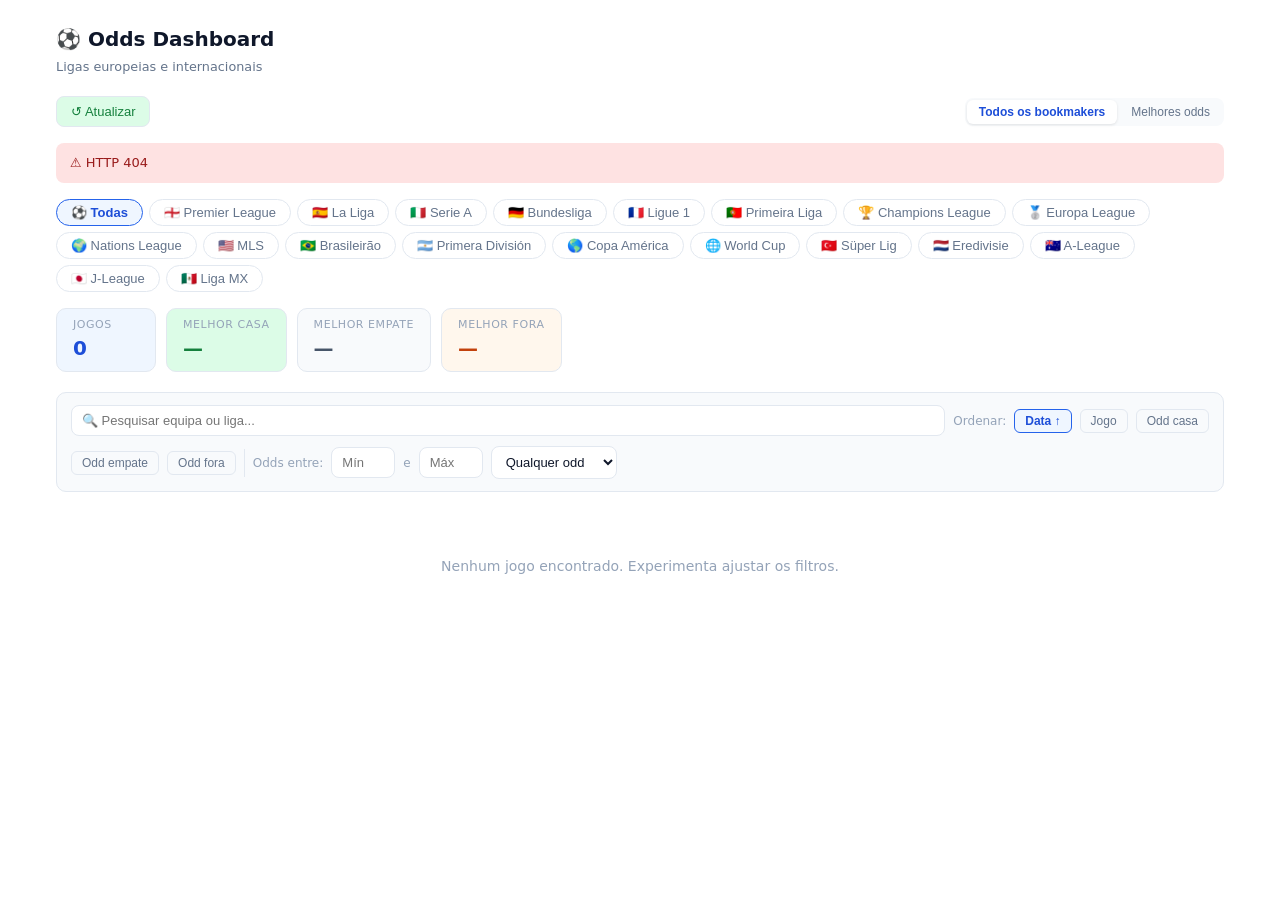
==== index.html @ 6f200501 "webapp refactor" ====
<!DOCTYPE html>
<html lang="pt">
<head>
  <meta charset="UTF-8" />
  <meta name="viewport" content="width=device-width, initial-scale=1.0" />
  <title>Odds Dashboard</title>
  <style>
    *, *::before, *::after { box-sizing: border-box; margin: 0; padding: 0; }

    :root {
      --bg: #fff;
      --surface: #f8fafc;
      --border: #e2e8f0;
      --text: #0f172a;
      --muted: #64748b;
      --subtle: #94a3b8;
      --home-bg: #eff6ff; --home-fg: #1d4ed8;
      --draw-bg: #f8fafc; --draw-fg: #475569;
      --away-bg: #fff7ed; --away-fg: #c2410c;
      --best-bg: #dcfce7; --best-fg: #15803d;
      --empty-bg: #f1f5f9; --empty-fg: #94a3b8;
      --danger-bg: #fee2e2; --danger-fg: #991b1b;
      --accent: #2563eb;
      --radius: 8px;
    }

    body {
      font-family: system-ui, -apple-system, sans-serif;
      background: var(--bg);
      color: var(--text);
      font-size: 14px;
      line-height: 1.5;
    }

    #app {
      max-width: 1200px;
      margin: 0 auto;
      padding: 1.5rem 1rem 3rem;
    }

    /* ── Header ── */
    header { margin-bottom: 1.25rem; }
    header h1 { font-size: 1.25rem; font-weight: 600; }
    header p  { color: var(--muted); font-size: 0.8rem; margin-top: 3px; }


    /* ── Top controls ── */
    .top-row {
      display: flex;
      gap: 8px;
      margin-bottom: 1rem;
      flex-wrap: wrap;
      align-items: center;
    }

    /* ── Tabs ── */
    .tab-section { margin-bottom: 1rem; }
    .tab-label { font-size: 11px; color: var(--subtle); text-transform: uppercase; letter-spacing: .05em; font-weight: 500; margin-bottom: 6px; }
    .tabs { display: flex; gap: 6px; flex-wrap: wrap; }
    .tab {
      padding: 5px 14px;
      border-radius: 20px;
      border: 0.5px solid var(--border);
      background: transparent;
      color: var(--muted);
      font-size: 13px;
      cursor: pointer;
      transition: background .15s, color .15s, border-color .15s;
    }
    .tab:hover { background: var(--surface); }
    .tab.active { background: var(--home-bg); color: var(--home-fg); border-color: var(--accent); font-weight: 600; }

    /* ── Stats cards ── */
    .stats-row { display: flex; gap: 10px; flex-wrap: wrap; margin-bottom: 1.25rem; }
    .stat-card {
      border-radius: 10px;
      padding: 8px 16px;
      min-width: 100px;
      border: 1px solid var(--border);
    }
    .stat-card .stat-label { font-size: 11px; color: var(--subtle); text-transform: uppercase; letter-spacing: .05em; }
    .stat-card .stat-val   { font-size: 20px; font-weight: 700; }

    /* ── Filter bar ── */
    #filter-bar {
      display: grid;
      gap: 10px;
      padding: 12px 14px;
      background: var(--surface);
      border-radius: 10px;
      border: 1px solid var(--border);
      margin-bottom: 1rem;
    }
    .filter-row { display: flex; gap: 8px; flex-wrap: wrap; align-items: center; }
    .filter-row .sep { width: 1px; height: 28px; background: var(--border); }

    input[type=text], input[type=number], select {
      padding: 7px 10px;
      border: 1px solid var(--border);
      border-radius: var(--radius);
      font-size: 13px;
      background: #fff;
      color: var(--text);
    }
    #search-input { flex: 1 1 200px; min-width: 160px; }
    .num-input { width: 64px; }
    .muted-label { font-size: 12px; color: var(--subtle); white-space: nowrap; }

    /* sort buttons */
    .sort-btn {
      display: inline-flex; align-items: center; gap: 4px;
      padding: 4px 10px;
      border-radius: 6px;
      border: 1px solid var(--border);
      background: transparent;
      color: var(--muted);
      font-size: 12px;
      cursor: pointer;
      white-space: nowrap;
    }
    .sort-btn.active { background: var(--home-bg); color: var(--home-fg); border-color: var(--accent); font-weight: 600; }

    /* action buttons */
    .btn {
      padding: 7px 14px;
      border: 1px solid var(--border);
      border-radius: var(--radius);
      font-size: 13px;
      font-weight: 500;
      cursor: pointer;
      transition: opacity .15s;
    }
    .btn:disabled { opacity: .5; cursor: default; }
    .btn-green  { background: var(--best-bg);   color: var(--best-fg); }
    .btn-danger { background: var(--danger-bg); color: var(--danger-fg); border-color: #fca5a5; }
    .toggle-group {
      display: flex; background: var(--surface);
      border-radius: var(--radius); padding: 2px; gap: 2px;
    }
    .toggle-opt {
      padding: 5px 12px; border-radius: 6px; border: none;
      background: transparent; color: var(--muted);
      font-size: 12px; cursor: pointer;
    }
    .toggle-opt.active { background: #fff; color: var(--home-fg); font-weight: 600; box-shadow: 0 1px 3px rgba(0,0,0,.1); }

    /* ── Error banner ── */
    .error-banner {
      background: var(--danger-bg); color: var(--danger-fg);
      padding: 10px 14px; border-radius: var(--radius);
      font-size: 13px; margin-bottom: 1rem;
    }

    /* ── Empty / loading ── */
    .state-msg { text-align: center; padding: 3rem; color: var(--subtle); font-size: 14px; }

    /* ── Table ── */
    .table-wrap { overflow-x: auto; border-radius: 10px; border: 1px solid var(--border); }
    table { width: 100%; border-collapse: collapse; font-size: 13px; }
    thead tr { background: var(--surface); border-bottom: 1px solid var(--border); }
    th {
      padding: 10px 12px;
      font-size: 11px; font-weight: 600; color: var(--muted);
      text-transform: uppercase; letter-spacing: .04em;
      white-space: nowrap;
    }
    th.left  { text-align: left; }
    th.center { text-align: center; }
    tbody tr { border-bottom: 1px solid #f1f5f9; }
    tbody tr:nth-child(even) { background: #fafafa; }
    tbody tr:nth-child(odd)  { background: #fff; }
    td { padding: 10px 12px; vertical-align: middle; }
    td.right-border { border-right: 1px solid #f1f5f9; }
    .team-main { font-weight: 600; }
    .team-vs   { color: var(--subtle); font-size: 11px; font-weight: 400; }
    .league-flag { font-size: 15px; }
    .league-name { color: var(--muted); font-size: 12px; }
    .date-cell   { color: var(--muted); font-size: 12px; white-space: nowrap; }

    /* odd badges */
    .badge {
      display: inline-block; padding: 3px 10px;
      border-radius: 6px; font-weight: 600; font-size: 13px;
      min-width: 52px; text-align: center;
    }
    .badge-empty { background: var(--empty-bg); color: var(--empty-fg); }
    .badge-best  { background: var(--best-bg);  color: var(--best-fg); }
    .badge-home  { background: var(--home-bg);  color: var(--home-fg); }
    .badge-draw  { background: var(--draw-bg);  color: var(--draw-fg); }
    .badge-away  { background: var(--away-bg);  color: var(--away-fg); }

    /* ── Footer line ── */
    .footer-line { margin-top: 1rem; font-size: 12px; color: var(--subtle); text-align: right; }

    @media (max-width: 640px) {
      .stats-row .stat-card { flex: 1 1 calc(50% - 5px); }
    }
  </style>
</head>
<body>
<div id="app">

  <header>
    <h1>⚽ Odds Dashboard</h1>
    <p>Ligas europeias e internacionais</p>
  </header>

  <!-- Top controls -->
  <div class="top-row">
    <button id="refresh-btn" class="btn btn-green">↺ Atualizar</button>
    <span id="last-update" style="font-size:12px;color:var(--subtle)"></span>
    <div style="margin-left:auto">
      <div class="toggle-group">
        <button class="toggle-opt active" data-view="all-bookmakers">Todos os bookmakers</button>
        <button class="toggle-opt" data-view="best-odds">Melhores odds</button>
      </div>
    </div>
  </div>

  <!-- Error -->
  <div id="error-banner" class="error-banner" style="display:none"></div>

  <!-- League tabs -->
  <div class="tab-section">
    <div class="tabs" id="league-tabs">
      <button class="tab active" data-key="all">⚽ Todas</button>
    </div>
  </div>

  <!-- Bookmaker tabs -->
  <div class="tab-section" id="bm-section" style="display:none">
    <div class="tab-label">Casas de Apostas</div>
    <div class="tabs" id="bm-tabs">
      <button class="tab active" data-key="all">✓ Todas</button>
    </div>
  </div>

  <!-- Stats -->
  <div class="stats-row" id="stats-row">
    <div class="stat-card" style="background:var(--home-bg)">
      <div class="stat-label">Jogos</div>
      <div class="stat-val" id="stat-games" style="color:var(--home-fg)">—</div>
    </div>
    <div class="stat-card" style="background:var(--best-bg)">
      <div class="stat-label">Melhor casa</div>
      <div class="stat-val" id="stat-home" style="color:var(--best-fg)">—</div>
    </div>
    <div class="stat-card" style="background:var(--draw-bg)">
      <div class="stat-label">Melhor empate</div>
      <div class="stat-val" id="stat-draw" style="color:var(--draw-fg)">—</div>
    </div>
    <div class="stat-card" style="background:var(--away-bg)">
      <div class="stat-label">Melhor fora</div>
      <div class="stat-val" id="stat-away" style="color:var(--away-fg)">—</div>
    </div>
  </div>

  <!-- Filter bar -->
  <div id="filter-bar">
    <div class="filter-row">
      <input id="search-input" type="text" placeholder="🔍 Pesquisar equipa ou liga..." />
      <span class="muted-label">Ordenar:</span>
      <button class="sort-btn active" data-sort="date">Data ↑</button>
      <button class="sort-btn" data-sort="game">Jogo</button>
      <button class="sort-btn" data-sort="home">Odd casa</button>
    </div>
    <div class="filter-row">
      <button class="sort-btn" data-sort="draw">Odd empate</button>
      <button class="sort-btn" data-sort="away">Odd fora</button>
      <div class="sep"></div>
      <span class="muted-label">Odds entre:</span>
      <input class="num-input" id="min-odd" type="number" placeholder="Mín" step="0.1" min="1" />
      <span class="muted-label">e</span>
      <input class="num-input" id="max-odd" type="number" placeholder="Máx" step="0.1" min="1" />
      <select id="odd-focus">
        <option value="all">Qualquer odd</option>
        <option value="home">Só casa (1)</option>
        <option value="draw">Só empate (X)</option>
        <option value="away">Só fora (2)</option>
      </select>
      <button id="clear-btn" class="btn btn-danger" style="display:none;margin-left:auto">✕ Limpar</button>
    </div>
  </div>

  <!-- Content -->
  <div id="content">
    <div class="state-msg" id="msg-no-key">
      ⚠️ Insere a tua chave API acima para começar.
    </div>
  </div>

  <div class="footer-line" id="footer-line"></div>
</div>

<script>
// ─────────────────────────────────────────
// Config
// ─────────────────────────────────────────
const API_BASE = "/api";

const LEAGUES = {
  "soccer_england_premier_league":  { name: "Premier League",   country: "England",     flag: "🏴󠁧󠁢󠁥󠁮󠁧󠁿" },
  "soccer_spain_la_liga":           { name: "La Liga",          country: "Spain",        flag: "🇪🇸" },
  "soccer_italy_serie_a":           { name: "Serie A",          country: "Italy",        flag: "🇮🇹" },
  "soccer_germany_bundesliga":      { name: "Bundesliga",       country: "Germany",      flag: "🇩🇪" },
  "soccer_france_ligue_one":        { name: "Ligue 1",          country: "France",       flag: "🇫🇷" },
  "soccer_portugal_primeira_liga":  { name: "Primeira Liga",    country: "Portugal",     flag: "🇵🇹" },
  "soccer_uefa_champs_league":      { name: "Champions League", country: "Europe",       flag: "🏆" },
  "soccer_uefa_europa_league":      { name: "Europa League",    country: "Europe",       flag: "🥈" },
  "soccer_uefa_nations_league":     { name: "Nations League",   country: "Europe",       flag: "🌍" },
  "soccer_usa_mls":                 { name: "MLS",              country: "USA",          flag: "🇺🇸" },
  "soccer_brazil_campeonato":       { name: "Brasileirão",      country: "Brazil",       flag: "🇧🇷" },
  "soccer_argentina_primera_div":   { name: "Primera División", country: "Argentina",    flag: "🇦🇷" },
  "soccer_conmebol_copa_america":   { name: "Copa América",     country: "S. America",   flag: "🌎" },
  "soccer_fifa_world_cup":          { name: "World Cup",        country: "World",        flag: "🌐" },
  "soccer_turkey_super_lig":        { name: "Süper Lig",        country: "Turkey",       flag: "🇹🇷" },
  "soccer_netherlands_eredivisie":  { name: "Eredivisie",       country: "Netherlands",  flag: "🇳🇱" },
  "soccer_australia_aleague":       { name: "A-League",         country: "Australia",    flag: "🇦🇺" },
  "soccer_japan_j_league":          { name: "J-League",         country: "Japan",        flag: "🇯🇵" },
  "soccer_mexico_ligamx":           { name: "Liga MX",          country: "Mexico",       flag: "🇲🇽" },
};

// ─────────────────────────────────────────
// State
// ─────────────────────────────────────────
const apiKey = true; // chave gerida pelo servidor
let games         = [];
let bookmakers    = [];
let selectedLeague = "all";
let selectedBook   = "all";
let viewMode       = "all-bookmakers";
let sortField      = "date";
let sortDir        = "asc";
let search         = "";
let minOdd         = "";
let maxOdd         = "";
let oddFocus       = "all";
let loading        = false;
let bmFetched      = false;

// ─────────────────────────────────────────
// Helpers
// ─────────────────────────────────────────
function fmt(iso) {
  return new Date(iso).toLocaleString("pt-PT", {
    weekday: "short", day: "2-digit", month: "2-digit",
    hour: "2-digit", minute: "2-digit"
  });
}
function f2(n) { return n > 0 ? n.toFixed(2) : "—"; }

function badgeClass(val, field, isBest, isBestView) {
  if (val <= 0) return "badge-empty";
  if (isBest && !isBestView) return "badge-best";
  return "badge-" + field;
}

function badge(val, field, isBest, isBestView) {
  const cls = badgeClass(val, field, isBest, isBestView);
  return `<span class="badge ${cls}">${val > 0 ? val.toFixed(2) : "—"}</span>`;
}

// ─────────────────────────────────────────
// API calls
// ─────────────────────────────────────────
async function fetchBookmakers() {
  if (bmFetched) return;
  bmFetched = true;
  try {
    const r = await fetch(`${API_BASE}/bookmakers`);
    if (!r.ok) return;
    const d = await r.json();
    if (d?.length) {
      bookmakers = d;
      renderBmTabs();
    }
  } catch {}
}

async function fetchOdds() {
  loading = true;
  setError(null);
  renderContent();
  try {
    const params = selectedBook !== "all" ? `?bookmakers=${selectedBook}` : "";
    const r = await fetch(`${API_BASE}/odds/${selectedLeague}${params}`);
    if (!r.ok) throw new Error(`HTTP ${r.status}`);
    games = await r.json();
    document.getElementById("last-update").textContent =
      "Atualizado às " + new Date().toLocaleTimeString("pt-PT");
  } catch(e) {
    setError(e.message);
  } finally {
    loading = false;
    renderContent();
  }
}

// ─────────────────────────────────────────
// Derived / filter
// ─────────────────────────────────────────
function baseGames() {
  let list = selectedBook === "all"
    ? games
    : games.map(g => ({
        ...g,
        bookmakers: g.bookmakers.filter(b => b.key === selectedBook)
      })).filter(g => g.bookmakers.length > 0);

  if (viewMode === "best-odds") {
    list = list.map(g => {
      const bH = Math.max(...g.bookmakers.map(b => b.home));
      const bD = Math.max(...g.bookmakers.map(b => b.draw));
      const bA = Math.max(...g.bookmakers.map(b => b.away));
      const nmH = (g.bookmakers.find(b => b.home === bH) || {}).name || "—";
      const nmD = (g.bookmakers.find(b => b.draw === bD) || {}).name || "—";
      const nmA = (g.bookmakers.find(b => b.away === bA) || {}).name || "—";
      return {
        ...g, _best: true,
        bookmakers: [{
          key: "best", name: `${nmH} / ${nmD} / ${nmA}`,
          home: bH, draw: bD, away: bA, last_update: null
        }]
      };
    });
  }
  return list;
}

function filteredGames() {
  let list = baseGames();
  const q = search.trim().toLowerCase();
  if (q) list = list.filter(g =>
    g.home_team.toLowerCase().includes(q) ||
    g.away_team.toLowerCase().includes(q) ||
    g.league_name.toLowerCase().includes(q)
  );

  const mn = parseFloat(minOdd), mx = parseFloat(maxOdd);
  if (!isNaN(mn) || !isNaN(mx)) {
    list = list.map(g => ({
      ...g,
      bookmakers: g.bookmakers.filter(bm => {
        const vals = oddFocus === "all"
          ? [bm.home, bm.draw, bm.away].filter(v => v > 0)
          : [bm[oddFocus]].filter(v => v > 0);
        if (!vals.length) return false;
        return vals.some(v => (!isNaN(mn) ? v >= mn : true) && (!isNaN(mx) ? v <= mx : true));
      })
    })).filter(g => g.bookmakers.length > 0);
  }

  list = [...list].sort((a, b) => {
    let va, vb;
    if (sortField === "date") {
      va = new Date(a.commence_time).getTime();
      vb = new Date(b.commence_time).getTime();
    } else if (sortField === "game") {
      const sa = a.home_team + a.away_team, sb = b.home_team + b.away_team;
      return sortDir === "asc" ? sa.localeCompare(sb) : sb.localeCompare(sa);
    } else {
      va = Math.max(...a.bookmakers.map(bm => bm[sortField]));
      vb = Math.max(...b.bookmakers.map(bm => bm[sortField]));
    }
    return sortDir === "asc" ? va - vb : vb - va;
  });

  return list;
}

// ─────────────────────────────────────────
// Render
// ─────────────────────────────────────────
function setError(msg) {
  const el = document.getElementById("error-banner");
  if (msg) { el.textContent = "⚠ " + msg; el.style.display = ""; }
  else el.style.display = "none";
}

function renderBmTabs() {
  const sec = document.getElementById("bm-section");
  const tabs = document.getElementById("bm-tabs");
  if (!bookmakers.length) { sec.style.display = "none"; return; }
  sec.style.display = "";
  tabs.innerHTML = `<button class="tab${selectedBook === "all" ? " active" : ""}" data-key="all">✓ Todas</button>`;
  bookmakers.forEach(b => {
    tabs.innerHTML += `<button class="tab${selectedBook === b.key ? " active" : ""}" data-key="${b.key}">${b.name}</button>`;
  });
  tabs.querySelectorAll(".tab").forEach(btn => {
    btn.addEventListener("click", () => {
      selectedBook = btn.dataset.key;
      renderBmTabs();
      fetchOdds();
    });
  });
}

function renderLeagueTabs() {
  const tabs = document.getElementById("league-tabs");
  tabs.innerHTML = `<button class="tab${selectedLeague === "all" ? " active" : ""}" data-key="all">⚽ Todas</button>`;
  Object.entries(LEAGUES).forEach(([k, v]) => {
    tabs.innerHTML += `<button class="tab${selectedLeague === k ? " active" : ""}" data-key="${k}">${v.flag} ${v.name}</button>`;
  });
  tabs.querySelectorAll(".tab").forEach(btn => {
    btn.addEventListener("click", () => {
      selectedLeague = btn.dataset.key;
      renderLeagueTabs();
      fetchOdds();
    });
  });
}

function renderStats(list) {
  const topH = list.reduce((m, g) => Math.max(m, ...g.bookmakers.map(b => b.home)), 0);
  const topD = list.reduce((m, g) => Math.max(m, ...g.bookmakers.map(b => b.draw)), 0);
  const topA = list.reduce((m, g) => Math.max(m, ...g.bookmakers.map(b => b.away)), 0);
  document.getElementById("stat-games").textContent = loading ? "…" : list.length;
  document.getElementById("stat-home").textContent  = loading ? "…" : f2(topH);
  document.getElementById("stat-draw").textContent  = loading ? "…" : f2(topD);
  document.getElementById("stat-away").textContent  = loading ? "…" : f2(topA);
}

function renderSortBtns() {
  document.querySelectorAll(".sort-btn").forEach(btn => {
    const f = btn.dataset.sort;
    const active = f === sortField;
    btn.className = "sort-btn" + (active ? " active" : "");
    let label = { date:"Data", game:"Jogo", home:"Odd casa", draw:"Odd empate", away:"Odd fora" }[f];
    if (active) label += sortDir === "asc" ? " ↑" : " ↓";
    btn.textContent = label;
  });
}

function renderClearBtn() {
  const show = search || minOdd || maxOdd || sortField !== "date";
  document.getElementById("clear-btn").style.display = show ? "" : "none";
}

function renderContent() {
  const content = document.getElementById("content");
  const footer  = document.getElementById("footer-line");

  if (loading && games.length === 0) {
    content.innerHTML = `<div class="state-msg">A carregar odds…</div>`;
    footer.textContent = "";
    return;
  }

  const list = filteredGames();
  renderStats(list);

  if (!loading && list.length === 0) {
    content.innerHTML = `<div class="state-msg">Nenhum jogo encontrado. Experimenta ajustar os filtros.</div>`;
    footer.textContent = "";
    return;
  }

  let rows = "";
  list.forEach(game => {
    const bestH = Math.max(...game.bookmakers.map(b => b.home));
    const bestD = Math.max(...game.bookmakers.map(b => b.draw));
    const bestA = Math.max(...game.bookmakers.map(b => b.away));
    const isBestView = !!game._best;

    game.bookmakers.forEach((bm, idx) => {
      rows += `<tr>`;
      if (idx === 0) {
        const rs = game.bookmakers.length;
        rows += `
          <td class="right-border" rowspan="${rs}">
            <span class="league-flag">${game.league_flag}</span>
            <span class="league-name">${game.league_name}</span>
          </td>
          <td class="right-border" rowspan="${rs}" style="min-width:180px">
            <div class="team-main">${game.home_team}</div>
            <div class="team-vs">vs ${game.away_team}</div>
          </td>
          <td class="right-border date-cell" rowspan="${rs}">${fmt(game.commence_time)}</td>`;
      }
      rows += `
        <td class="right-border" style="font-weight:${isBestView?400:500};font-size:${isBestView?11:13}px;color:${isBestView?"var(--muted)":"var(--text)"}">
          ${bm.name}
        </td>
        <td style="text-align:center">${badge(bm.home, "home", bm.home === bestH && bm.home > 0, isBestView)}</td>
        <td style="text-align:center">${badge(bm.draw, "draw", bm.draw === bestD && bm.draw > 0, isBestView)}</td>
        <td style="text-align:center">${badge(bm.away, "away", bm.away === bestA && bm.away > 0, isBestView)}</td>
      </tr>`;
    });
  });

  const bmHeader = viewMode === "best-odds" ? "Melhor bookmaker (1/X/2)" : "Bookmaker";
  content.innerHTML = `
    <div class="table-wrap">
      <table>
        <thead>
          <tr>
            <th class="left">Liga</th>
            <th class="left">Jogo</th>
            <th class="left">Data</th>
            <th class="left">${bmHeader}</th>
            <th class="center">1 Casa</th>
            <th class="center">X Empate</th>
            <th class="center">2 Fora</th>
          </tr>
        </thead>
        <tbody>${rows}</tbody>
      </table>
    </div>`;

  const totalRows = list.reduce((t, g) => t + g.bookmakers.length, 0);
  footer.textContent = `${list.length} jogo${list.length !== 1 ? "s" : ""} · ${totalRows} linha${totalRows !== 1 ? "s" : ""}`;
}

// ─────────────────────────────────────────
// Event wiring
// ─────────────────────────────────────────

// Refresh
document.getElementById("refresh-btn").addEventListener("click", () => {
  if (!loading) fetchOdds();
});

// View toggle
document.querySelectorAll(".toggle-opt").forEach(btn => {
  btn.addEventListener("click", () => {
    viewMode = btn.dataset.view;
    document.querySelectorAll(".toggle-opt").forEach(b => b.classList.remove("active"));
    btn.classList.add("active");
    renderContent();
  });
});

// Sort buttons
document.querySelectorAll(".sort-btn").forEach(btn => {
  btn.addEventListener("click", () => {
    const f = btn.dataset.sort;
    if (sortField === f) sortDir = sortDir === "asc" ? "desc" : "asc";
    else { sortField = f; sortDir = f === "date" ? "asc" : "desc"; }
    renderSortBtns();
    renderClearBtn();
    renderContent();
  });
});

// Search
document.getElementById("search-input").addEventListener("input", e => {
  search = e.target.value;
  renderClearBtn();
  renderContent();
});

// Odd filters
["min-odd","max-odd"].forEach(id => {
  document.getElementById(id).addEventListener("input", e => {
    if (id === "min-odd") minOdd = e.target.value;
    else maxOdd = e.target.value;
    renderClearBtn();
    renderContent();
  });
});
document.getElementById("odd-focus").addEventListener("change", e => {
  oddFocus = e.target.value;
  renderContent();
});

// Clear
document.getElementById("clear-btn").addEventListener("click", () => {
  search = ""; minOdd = ""; maxOdd = "";
  sortField = "date"; sortDir = "asc"; oddFocus = "all";
  document.getElementById("search-input").value = "";
  document.getElementById("min-odd").value = "";
  document.getElementById("max-odd").value = "";
  document.getElementById("odd-focus").value = "all";
  renderSortBtns();
  renderClearBtn();
  renderContent();
});

// ─────────────────────────────────────────
// Init
// ─────────────────────────────────────────
renderLeagueTabs();
renderContent();
fetchBookmakers();
fetchOdds();
</script>
</body>
</html>
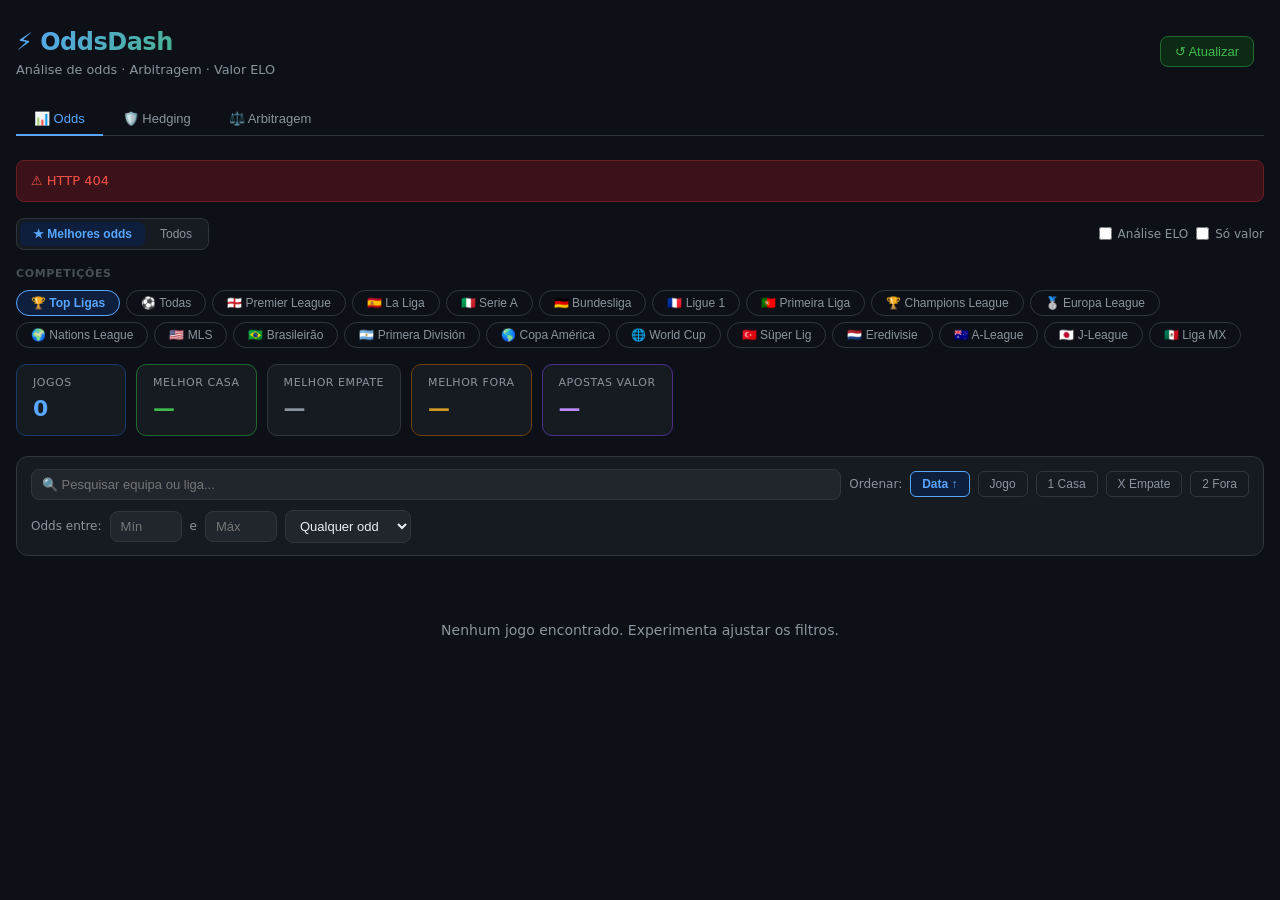
==== commit 114b1b81: "Odds arbitragem" ====
--- a/index.html
+++ b/index.html
@@ -8,41 +8,98 @@
     *, *::before, *::after { box-sizing: border-box; margin: 0; padding: 0; }
 
     :root {
-      --bg: #fff;
-      --surface: #f8fafc;
-      --border: #e2e8f0;
-      --text: #0f172a;
-      --muted: #64748b;
-      --subtle: #94a3b8;
-      --home-bg: #eff6ff; --home-fg: #1d4ed8;
-      --draw-bg: #f8fafc; --draw-fg: #475569;
-      --away-bg: #fff7ed; --away-fg: #c2410c;
-      --best-bg: #dcfce7; --best-fg: #15803d;
-      --empty-bg: #f1f5f9; --empty-fg: #94a3b8;
-      --danger-bg: #fee2e2; --danger-fg: #991b1b;
-      --accent: #2563eb;
+      --bg: #0d1117;
+      --surface: #161b22;
+      --surface2: #21262d;
+      --border: #30363d;
+      --text: #e6edf3;
+      --muted: #8b949e;
+      --subtle: #484f58;
+
+      --green: #3fb950;
+      --green-bg: #0d2a14;
+      --green-dim: #1f6b30;
+      --blue: #58a6ff;
+      --blue-bg: #0d1f3c;
+      --amber: #d29922;
+      --amber-bg: #2d1e00;
+      --red: #f85149;
+      --red-bg: #3b1219;
+      --purple: #bc8cff;
+      --purple-bg: #2a1a40;
+      --cyan: #39d353;
+      --teal: #2dd4bf;
+
+      --home-bg: #0d1f3c; --home-fg: #58a6ff;
+      --draw-bg: #21262d; --draw-fg: #8b949e;
+      --away-bg: #2d1e00; --away-fg: #d29922;
+      --best-bg: #0d2a14; --best-fg: #3fb950;
+      --empty-bg: #161b22; --empty-fg: #484f58;
+      --danger-bg: #3b1219; --danger-fg: #f85149;
+
       --radius: 8px;
+      --radius-lg: 12px;
     }
 
     body {
-      font-family: system-ui, -apple-system, sans-serif;
+      font-family: 'SF Pro Text', system-ui, -apple-system, sans-serif;
       background: var(--bg);
       color: var(--text);
       font-size: 14px;
       line-height: 1.5;
     }
 
+    a { color: var(--blue); text-decoration: none; }
+
     #app {
-      max-width: 1200px;
+      max-width: 1400px;
       margin: 0 auto;
-      padding: 1.5rem 1rem 3rem;
+      padding: 1.5rem 1rem 4rem;
     }
 
     /* ── Header ── */
-    header { margin-bottom: 1.25rem; }
-    header h1 { font-size: 1.25rem; font-weight: 600; }
-    header p  { color: var(--muted); font-size: 0.8rem; margin-top: 3px; }
-
+    header {
+      display: flex;
+      align-items: center;
+      gap: 12px;
+      margin-bottom: 1.5rem;
+    }
+    .logo {
+      font-size: 1.5rem;
+      background: linear-gradient(135deg, #58a6ff, #3fb950);
+      -webkit-background-clip: text;
+      -webkit-text-fill-color: transparent;
+      font-weight: 800;
+      letter-spacing: -0.5px;
+    }
+    header p { color: var(--muted); font-size: 0.8rem; }
+    .header-right { margin-left: auto; display: flex; align-items: center; gap: 10px; }
+
+    /* ── Tabs nav ── */
+    .main-nav {
+      display: flex;
+      gap: 2px;
+      border-bottom: 1px solid var(--border);
+      margin-bottom: 1.5rem;
+    }
+    .nav-tab {
+      padding: 8px 18px;
+      border: none;
+      background: transparent;
+      color: var(--muted);
+      font-size: 13px;
+      font-weight: 500;
+      cursor: pointer;
+      border-bottom: 2px solid transparent;
+      margin-bottom: -1px;
+      transition: color .15s, border-color .15s;
+    }
+    .nav-tab:hover { color: var(--text); }
+    .nav-tab.active { color: var(--blue); border-bottom-color: var(--blue); }
+
+    /* ── Panels ── */
+    .panel { display: none; }
+    .panel.active { display: block; }
 
     /* ── Top controls ── */
     .top-row {
@@ -53,33 +110,34 @@
       align-items: center;
     }
 
-    /* ── Tabs ── */
+    /* ── League tabs ── */
     .tab-section { margin-bottom: 1rem; }
-    .tab-label { font-size: 11px; color: var(--subtle); text-transform: uppercase; letter-spacing: .05em; font-weight: 500; margin-bottom: 6px; }
+    .tab-label { font-size: 11px; color: var(--subtle); text-transform: uppercase; letter-spacing: .06em; font-weight: 600; margin-bottom: 8px; }
     .tabs { display: flex; gap: 6px; flex-wrap: wrap; }
     .tab {
       padding: 5px 14px;
       border-radius: 20px;
-      border: 0.5px solid var(--border);
+      border: 1px solid var(--border);
       background: transparent;
       color: var(--muted);
-      font-size: 13px;
+      font-size: 12px;
       cursor: pointer;
-      transition: background .15s, color .15s, border-color .15s;
-    }
-    .tab:hover { background: var(--surface); }
-    .tab.active { background: var(--home-bg); color: var(--home-fg); border-color: var(--accent); font-weight: 600; }
+      transition: all .15s;
+    }
+    .tab:hover { background: var(--surface2); color: var(--text); }
+    .tab.active { background: var(--blue-bg); color: var(--blue); border-color: var(--blue); font-weight: 600; }
 
     /* ── Stats cards ── */
     .stats-row { display: flex; gap: 10px; flex-wrap: wrap; margin-bottom: 1.25rem; }
     .stat-card {
       border-radius: 10px;
-      padding: 8px 16px;
-      min-width: 100px;
+      padding: 10px 16px;
+      min-width: 110px;
       border: 1px solid var(--border);
-    }
-    .stat-card .stat-label { font-size: 11px; color: var(--subtle); text-transform: uppercase; letter-spacing: .05em; }
-    .stat-card .stat-val   { font-size: 20px; font-weight: 700; }
+      background: var(--surface);
+    }
+    .stat-card .stat-label { font-size: 11px; color: var(--muted); text-transform: uppercase; letter-spacing: .05em; }
+    .stat-card .stat-val   { font-size: 22px; font-weight: 700; }
 
     /* ── Filter bar ── */
     #filter-bar {
@@ -87,7 +145,7 @@
       gap: 10px;
       padding: 12px 14px;
       background: var(--surface);
-      border-radius: 10px;
+      border-radius: var(--radius-lg);
       border: 1px solid var(--border);
       margin-bottom: 1rem;
     }
@@ -99,17 +157,20 @@
       border: 1px solid var(--border);
       border-radius: var(--radius);
       font-size: 13px;
-      background: #fff;
+      background: var(--surface2);
       color: var(--text);
     }
+    input[type=text]:focus, input[type=number]:focus, select:focus {
+      outline: none;
+      border-color: var(--blue);
+    }
     #search-input { flex: 1 1 200px; min-width: 160px; }
-    .num-input { width: 64px; }
-    .muted-label { font-size: 12px; color: var(--subtle); white-space: nowrap; }
-
-    /* sort buttons */
+    .num-input { width: 72px; }
+    .muted-label { font-size: 12px; color: var(--muted); white-space: nowrap; }
+
     .sort-btn {
       display: inline-flex; align-items: center; gap: 4px;
-      padding: 4px 10px;
+      padding: 5px 11px;
       border-radius: 6px;
       border: 1px solid var(--border);
       background: transparent;
@@ -117,10 +178,11 @@
       font-size: 12px;
       cursor: pointer;
       white-space: nowrap;
-    }
-    .sort-btn.active { background: var(--home-bg); color: var(--home-fg); border-color: var(--accent); font-weight: 600; }
-
-    /* action buttons */
+      transition: all .15s;
+    }
+    .sort-btn:hover { background: var(--surface2); color: var(--text); }
+    .sort-btn.active { background: var(--blue-bg); color: var(--blue); border-color: var(--blue); font-weight: 600; }
+
     .btn {
       padding: 7px 14px;
       border: 1px solid var(--border);
@@ -129,33 +191,39 @@
       font-weight: 500;
       cursor: pointer;
       transition: opacity .15s;
+      background: var(--surface2);
+      color: var(--text);
     }
     .btn:disabled { opacity: .5; cursor: default; }
-    .btn-green  { background: var(--best-bg);   color: var(--best-fg); }
-    .btn-danger { background: var(--danger-bg); color: var(--danger-fg); border-color: #fca5a5; }
+    .btn-green  { background: var(--green-bg); color: var(--green); border-color: var(--green-dim); }
+    .btn-danger { background: var(--danger-bg); color: var(--danger-fg); border-color: #6b1d27; }
+    .btn-blue   { background: var(--blue-bg); color: var(--blue); border-color: #1a3a6b; }
+
     .toggle-group {
       display: flex; background: var(--surface);
-      border-radius: var(--radius); padding: 2px; gap: 2px;
+      border-radius: var(--radius); padding: 3px; gap: 2px;
+      border: 1px solid var(--border);
     }
     .toggle-opt {
-      padding: 5px 12px; border-radius: 6px; border: none;
+      padding: 5px 13px; border-radius: 6px; border: none;
       background: transparent; color: var(--muted);
       font-size: 12px; cursor: pointer;
-    }
-    .toggle-opt.active { background: #fff; color: var(--home-fg); font-weight: 600; box-shadow: 0 1px 3px rgba(0,0,0,.1); }
-
-    /* ── Error banner ── */
+      transition: all .15s;
+    }
+    .toggle-opt.active { background: var(--blue-bg); color: var(--blue); font-weight: 600; }
+
+    /* ── Error ── */
     .error-banner {
       background: var(--danger-bg); color: var(--danger-fg);
       padding: 10px 14px; border-radius: var(--radius);
       font-size: 13px; margin-bottom: 1rem;
-    }
-
-    /* ── Empty / loading ── */
-    .state-msg { text-align: center; padding: 3rem; color: var(--subtle); font-size: 14px; }
+      border: 1px solid #6b1d27;
+    }
+
+    .state-msg { text-align: center; padding: 3rem; color: var(--muted); font-size: 14px; }
 
     /* ── Table ── */
-    .table-wrap { overflow-x: auto; border-radius: 10px; border: 1px solid var(--border); }
+    .table-wrap { overflow-x: auto; border-radius: var(--radius-lg); border: 1px solid var(--border); }
     table { width: 100%; border-collapse: collapse; font-size: 13px; }
     thead tr { background: var(--surface); border-bottom: 1px solid var(--border); }
     th {
@@ -166,169 +234,683 @@
     }
     th.left  { text-align: left; }
     th.center { text-align: center; }
-    tbody tr { border-bottom: 1px solid #f1f5f9; }
-    tbody tr:nth-child(even) { background: #fafafa; }
-    tbody tr:nth-child(odd)  { background: #fff; }
-    td { padding: 10px 12px; vertical-align: middle; }
-    td.right-border { border-right: 1px solid #f1f5f9; }
-    .team-main { font-weight: 600; }
-    .team-vs   { color: var(--subtle); font-size: 11px; font-weight: 400; }
+    tbody tr { border-bottom: 1px solid var(--border); transition: background .1s; }
+    tbody tr:hover { background: var(--surface2); }
+    td { padding: 9px 12px; vertical-align: middle; }
+    td.right-border { border-right: 1px solid var(--border); }
+    .team-main { font-weight: 600; color: var(--text); }
+    .team-vs   { color: var(--muted); font-size: 11px; font-weight: 400; }
     .league-flag { font-size: 15px; }
     .league-name { color: var(--muted); font-size: 12px; }
     .date-cell   { color: var(--muted); font-size: 12px; white-space: nowrap; }
 
     /* odd badges */
     .badge {
-      display: inline-block; padding: 3px 10px;
-      border-radius: 6px; font-weight: 600; font-size: 13px;
-      min-width: 52px; text-align: center;
+      display: inline-flex; align-items: center; justify-content: center;
+      padding: 3px 10px;
+      border-radius: 6px; font-weight: 700; font-size: 13px;
+      min-width: 54px; text-align: center; gap: 4px;
+      border: 1px solid transparent;
     }
     .badge-empty { background: var(--empty-bg); color: var(--empty-fg); }
-    .badge-best  { background: var(--best-bg);  color: var(--best-fg); }
-    .badge-home  { background: var(--home-bg);  color: var(--home-fg); }
-    .badge-draw  { background: var(--draw-bg);  color: var(--draw-fg); }
-    .badge-away  { background: var(--away-bg);  color: var(--away-fg); }
-
-    /* ── Footer line ── */
+    .badge-best  { background: var(--best-bg); color: var(--green); border-color: var(--green-dim); }
+    .badge-home  { background: var(--home-bg); color: var(--home-fg); }
+    .badge-draw  { background: var(--draw-bg); color: var(--draw-fg); }
+    .badge-away  { background: var(--away-bg); color: var(--away-fg); }
+    .badge-value { background: #1a2a0d; color: #7ee8a2; border-color: #3fb950; }
+    .badge-novalue { background: #2d1219; color: #f7768e; border-color: #f85149; }
+
+    /* trend arrows */
+    .trend-up   { color: var(--green); font-size: 11px; }
+    .trend-down { color: var(--red); font-size: 11px; }
+    .trend-flat { color: var(--muted); font-size: 11px; }
+
+    /* ELO pill */
+    .elo-bar {
+      display: inline-flex; gap: 4px; align-items: center;
+      font-size: 11px; color: var(--muted);
+    }
+    .elo-val { color: var(--purple); font-weight: 600; }
+
+    /* value dot */
+    .value-dot {
+      display: inline-block; width: 8px; height: 8px;
+      border-radius: 50%; margin-right: 2px;
+    }
+    .value-dot.good  { background: var(--green); }
+    .value-dot.bad   { background: var(--red); }
+    .value-dot.none  { background: var(--subtle); }
+
+    /* ── History modal ── */
+    .modal-overlay {
+      position: fixed; inset: 0; background: rgba(0,0,0,.7);
+      display: flex; align-items: center; justify-content: center;
+      z-index: 1000; padding: 1rem;
+    }
+    .modal {
+      background: var(--surface);
+      border: 1px solid var(--border);
+      border-radius: var(--radius-lg);
+      padding: 1.5rem;
+      max-width: 720px;
+      width: 100%;
+      max-height: 85vh;
+      overflow-y: auto;
+    }
+    .modal-header { display: flex; align-items: center; justify-content: space-between; margin-bottom: 1.25rem; }
+    .modal-title { font-size: 16px; font-weight: 700; }
+    .modal-close { background: none; border: none; color: var(--muted); font-size: 20px; cursor: pointer; padding: 2px 8px; }
+    .modal-close:hover { color: var(--text); }
+
+    .chart-container { position: relative; width: 100%; height: 220px; margin: 1rem 0; }
+    canvas.history-chart { width: 100% !important; height: 100% !important; }
+
+    .history-bm-tabs { display: flex; gap: 6px; flex-wrap: wrap; margin-bottom: 1rem; }
+    .history-bm-tab {
+      padding: 4px 12px; border-radius: 20px; border: 1px solid var(--border);
+      background: transparent; color: var(--muted); font-size: 12px; cursor: pointer;
+    }
+    .history-bm-tab.active { background: var(--blue-bg); color: var(--blue); border-color: var(--blue); }
+
+    /* ── Calculator panels ── */
+    .calc-wrap {
+      display: grid;
+      grid-template-columns: 1fr 1fr;
+      gap: 1.5rem;
+    }
+    @media (max-width: 768px) { .calc-wrap { grid-template-columns: 1fr; } }
+
+    .calc-card {
+      background: var(--surface);
+      border: 1px solid var(--border);
+      border-radius: var(--radius-lg);
+      padding: 1.5rem;
+    }
+    .calc-card h3 {
+      font-size: 15px; font-weight: 700; margin-bottom: 4px; display: flex; align-items: center; gap: 8px;
+    }
+    .calc-card .calc-desc { font-size: 12px; color: var(--muted); margin-bottom: 1.25rem; }
+
+    .calc-field { margin-bottom: 1rem; }
+    .calc-label { font-size: 12px; color: var(--muted); margin-bottom: 4px; display: block; font-weight: 500; }
+    .calc-input {
+      width: 100%;
+      padding: 9px 12px;
+      border: 1px solid var(--border);
+      border-radius: var(--radius);
+      font-size: 14px;
+      background: var(--surface2);
+      color: var(--text);
+    }
+    .calc-input:focus { outline: none; border-color: var(--blue); }
+
+    .calc-row { display: grid; grid-template-columns: 1fr 1fr; gap: 10px; }
+    .calc-row3 { display: grid; grid-template-columns: 1fr 1fr 1fr; gap: 10px; }
+
+    .calc-result {
+      background: var(--surface2);
+      border: 1px solid var(--border);
+      border-radius: var(--radius);
+      padding: 1rem 1.25rem;
+      margin-top: 1.25rem;
+    }
+    .calc-result-title { font-size: 11px; color: var(--muted); text-transform: uppercase; letter-spacing: .06em; margin-bottom: 10px; font-weight: 600; }
+    .calc-result-grid { display: grid; grid-template-columns: 1fr 1fr; gap: 8px; }
+    .calc-result-item .label { font-size: 11px; color: var(--muted); }
+    .calc-result-item .value { font-size: 18px; font-weight: 700; }
+    .value-green { color: var(--green); }
+    .value-red   { color: var(--red); }
+    .value-blue  { color: var(--blue); }
+    .value-amber { color: var(--amber); }
+
+    .calc-profit-bar {
+      height: 6px; border-radius: 3px; background: var(--surface);
+      margin-top: 8px; overflow: hidden;
+    }
+    .calc-profit-fill { height: 100%; border-radius: 3px; transition: width .3s; }
+
+    .arb-opportunity {
+      background: var(--green-bg);
+      border: 1px solid var(--green-dim);
+      border-radius: var(--radius);
+      padding: 10px 14px;
+      margin-top: 1rem;
+      display: flex; align-items: center; gap: 10px;
+    }
+    .arb-opportunity .arb-icon { font-size: 22px; }
+    .arb-opportunity .arb-text { font-size: 13px; color: var(--green); font-weight: 600; }
+    .no-arb {
+      background: var(--surface2);
+      border: 1px solid var(--border);
+      border-radius: var(--radius);
+      padding: 10px 14px;
+      margin-top: 1rem;
+      font-size: 13px; color: var(--muted);
+    }
+
+    /* footer */
     .footer-line { margin-top: 1rem; font-size: 12px; color: var(--subtle); text-align: right; }
 
     @media (max-width: 640px) {
       .stats-row .stat-card { flex: 1 1 calc(50% - 5px); }
-    }
+      .calc-result-grid { grid-template-columns: 1fr; }
+    }
+
+    /* ELO section in modal */
+    .elo-section {
+      background: var(--purple-bg);
+      border: 1px solid #4a2e8a;
+      border-radius: var(--radius);
+      padding: 12px 16px;
+      margin-top: 1rem;
+    }
+    .elo-section-title { font-size: 12px; color: var(--purple); font-weight: 600; text-transform: uppercase; letter-spacing: .06em; margin-bottom: 8px; }
+    .elo-prob-row { display: flex; gap: 12px; align-items: center; flex-wrap: wrap; }
+    .elo-prob-item { text-align: center; }
+    .elo-prob-item .ep-label { font-size: 11px; color: var(--muted); }
+    .elo-prob-item .ep-val { font-size: 18px; font-weight: 700; color: var(--purple); }
+    .elo-prob-item .ep-odd { font-size: 12px; color: var(--muted); }
+
+    /* ── Betting Details Modal ── */
+    .betting-modal-overlay {
+      position: fixed; inset: 0; background: rgba(0,0,0,.7);
+      display: flex; align-items: center; justify-content: center;
+      z-index: 1001; padding: 1rem;
+    }
+    .betting-modal {
+      background: var(--surface);
+      border: 1px solid var(--border);
+      border-radius: var(--radius-lg);
+      padding: 2rem;
+      max-width: 500px;
+      width: 100%;
+      box-shadow: 0 20px 60px rgba(0,0,0,.5);
+    }
+    .betting-modal-header { display: flex; align-items: center; justify-content: space-between; margin-bottom: 1.5rem; }
+    .betting-modal-title { font-size: 18px; font-weight: 700; color: var(--text); }
+    .betting-modal-subtitle { font-size: 13px; color: var(--muted); margin-top: 4px; }
+    .betting-modal-close { background: none; border: none; color: var(--muted); font-size: 24px; cursor: pointer; padding: 0; width: 32px; height: 32px; display: flex; align-items: center; justify-content: center; }
+    .betting-modal-close:hover { color: var(--text); }
+
+    .betting-odds-grid {
+      display: grid; grid-template-columns: 1fr 1fr 1fr; gap: 12px; margin-bottom: 1.5rem;
+    }
+    .betting-odd-card {
+      background: var(--surface2);
+      border: 2px solid var(--border);
+      border-radius: var(--radius);
+      padding: 1.25rem;
+      text-align: center;
+      transition: all .2s;
+    }
+    .betting-odd-card:hover { border-color: var(--blue); background: rgba(88, 166, 255, 0.05); }
+    .betting-odd-label { font-size: 11px; color: var(--muted); text-transform: uppercase; letter-spacing: .05em; margin-bottom: 8px; font-weight: 600; }
+    .betting-odd-value { font-size: 32px; font-weight: 700; margin-bottom: 8px; }
+    .betting-odd-home { color: var(--blue); }
+    .betting-odd-draw { color: var(--muted); }
+    .betting-odd-away { color: var(--amber); }
+
+    .betting-bookmaker-info {
+      background: var(--surface2);
+      border: 1px solid var(--border);
+      border-radius: var(--radius);
+      padding: 1rem;
+      margin-bottom: 1.5rem;
+    }
+    .betting-bookmaker-name { font-weight: 600; color: var(--text); font-size: 14px; }
+    .betting-bookmaker-meta { font-size: 12px; color: var(--muted); margin-top: 4px; }
+
+    .betting-stake-input-wrap {
+      margin-bottom: 1.5rem;
+    }
+    .betting-stake-label { font-size: 12px; color: var(--muted); text-transform: uppercase; letter-spacing: .05em; margin-bottom: 8px; display: block; font-weight: 600; }
+    .betting-stake-input {
+      width: 100%; padding: 10px 12px; border: 2px solid var(--border); border-radius: var(--radius);
+      font-size: 16px; background: var(--surface2); color: var(--text); font-weight: 600;
+      transition: border-color .2s;
+    }
+    .betting-stake-input:focus { outline: none; border-color: var(--blue); }
+
+    .betting-calculation {
+      background: var(--green-bg);
+      border: 1px solid var(--green-dim);
+      border-radius: var(--radius);
+      padding: 1rem;
+      margin-bottom: 1.5rem;
+    }
+    .betting-calc-row { display: flex; justify-content: space-between; margin-bottom: 8px; font-size: 13px; }
+    .betting-calc-row:last-child { margin-bottom: 0; }
+    .betting-calc-label { color: var(--muted); }
+    .betting-calc-value { color: var(--green); font-weight: 700; }
+
+    .betting-buttons { display: flex; gap: 10px; }
+    .betting-btn-main { flex: 1; padding: 12px 16px; background: var(--green-bg); color: var(--green); border: 1px solid var(--green-dim);
+      border-radius: var(--radius); font-size: 14px; font-weight: 600; cursor: pointer; transition: all .2s; }
+    .betting-btn-main:hover { background: var(--green-dim); }
+    .betting-btn-close { padding: 12px 20px; background: var(--surface2); color: var(--text); border: 1px solid var(--border);
+      border-radius: var(--radius); font-size: 14px; font-weight: 600; cursor: pointer; transition: all .2s; }
+    .betting-btn-close:hover { background: var(--border); }
+
+    /* sparkline in table */
+    .sparkline { display: inline-flex; align-items: flex-end; gap: 2px; height: 18px; vertical-align: middle; }
+    .spark-bar { width: 4px; border-radius: 2px; background: var(--blue); opacity: .7; }
+
+    /* loading spinner */
+    @keyframes spin { to { transform: rotate(360deg); } }
+    .spinner { display: inline-block; width: 14px; height: 14px; border: 2px solid var(--border); border-top-color: var(--blue); border-radius: 50%; animation: spin .7s linear infinite; vertical-align: middle; margin-right: 6px; }
   </style>
 </head>
 <body>
 <div id="app">
 
   <header>
-    <h1>⚽ Odds Dashboard</h1>
-    <p>Ligas europeias e internacionais</p>
+    <div>
+      <div class="logo">⚡ OddsDash</div>
+      <p>Análise de odds · Arbitragem · Valor ELO</p>
+    </div>
+    <div class="header-right">
+      <button id="refresh-btn" class="btn btn-green">↺ Atualizar</button>
+      <span id="last-update" style="font-size:12px;color:var(--muted)"></span>
+    </div>
   </header>
 
-  <!-- Top controls -->
-  <div class="top-row">
-    <button id="refresh-btn" class="btn btn-green">↺ Atualizar</button>
-    <span id="last-update" style="font-size:12px;color:var(--subtle)"></span>
-    <div style="margin-left:auto">
+  <!-- Main nav -->
+  <nav class="main-nav">
+    <button class="nav-tab active" data-panel="odds">📊 Odds</button>
+    <button class="nav-tab" data-panel="hedging">🛡️ Hedging</button>
+    <button class="nav-tab" data-panel="arbitrage">⚖️ Arbitragem</button>
+  </nav>
+
+  <!-- Error banner -->
+  <div id="error-banner" class="error-banner" style="display:none"></div>
+
+  <!-- ══════════════ ODDS PANEL ══════════════ -->
+  <div id="panel-odds" class="panel active">
+
+    <!-- View toggle + league filter -->
+    <div class="top-row">
       <div class="toggle-group">
-        <button class="toggle-opt active" data-view="all-bookmakers">Todos os bookmakers</button>
-        <button class="toggle-opt" data-view="best-odds">Melhores odds</button>
-      </div>
-    </div>
+        <button class="toggle-opt active" data-view="best-odds">★ Melhores odds</button>
+        <button class="toggle-opt" data-view="all-bookmakers">Todos</button>
+      </div>
+      <div style="margin-left:auto; display:flex; gap:8px; align-items:center">
+        <label class="muted-label" style="display:flex;align-items:center;gap:6px;cursor:pointer">
+          <input type="checkbox" id="show-elo" style="accent-color:var(--purple)"> Análise ELO
+        </label>
+        <label class="muted-label" style="display:flex;align-items:center;gap:6px;cursor:pointer">
+          <input type="checkbox" id="value-only" style="accent-color:var(--green)"> Só valor
+        </label>
+      </div>
+    </div>
+
+    <!-- League tabs -->
+    <div class="tab-section">
+      <div class="tab-label">Competições</div>
+      <div class="tabs" id="league-tabs">
+        <button class="tab active" data-key="top">🏆 Top Ligas</button>
+      </div>
+    </div>
+
+    <!-- Bookmaker tabs -->
+    <div class="tab-section" id="bm-section" style="display:none">
+      <div class="tab-label">Casas de Apostas</div>
+      <div class="tabs" id="bm-tabs">
+        <button class="tab active" data-key="all">✓ Todas</button>
+      </div>
+    </div>
+
+    <!-- Stats -->
+    <div class="stats-row">
+      <div class="stat-card" style="border-color:#1a3a6b">
+        <div class="stat-label">Jogos</div>
+        <div class="stat-val" id="stat-games" style="color:var(--blue)">—</div>
+      </div>
+      <div class="stat-card" style="border-color:var(--green-dim)">
+        <div class="stat-label">Melhor casa</div>
+        <div class="stat-val" id="stat-home" style="color:var(--green)">—</div>
+      </div>
+      <div class="stat-card" style="border-color:var(--border)">
+        <div class="stat-label">Melhor empate</div>
+        <div class="stat-val" id="stat-draw" style="color:var(--muted)">—</div>
+      </div>
+      <div class="stat-card" style="border-color:#6b4000">
+        <div class="stat-label">Melhor fora</div>
+        <div class="stat-val" id="stat-away" style="color:var(--amber)">—</div>
+      </div>
+      <div class="stat-card" style="border-color:#4a2e8a">
+        <div class="stat-label">Apostas valor</div>
+        <div class="stat-val" id="stat-value" style="color:var(--purple)">—</div>
+      </div>
+    </div>
+
+    <!-- Filter bar -->
+    <div id="filter-bar">
+      <div class="filter-row">
+        <input id="search-input" type="text" placeholder="🔍 Pesquisar equipa ou liga..." />
+        <span class="muted-label">Ordenar:</span>
+        <button class="sort-btn active" data-sort="date">Data ↑</button>
+        <button class="sort-btn" data-sort="game">Jogo</button>
+        <button class="sort-btn" data-sort="home">1 Casa</button>
+        <button class="sort-btn" data-sort="draw">X Empate</button>
+        <button class="sort-btn" data-sort="away">2 Fora</button>
+      </div>
+      <div class="filter-row">
+        <span class="muted-label">Odds entre:</span>
+        <input class="num-input" id="min-odd" type="number" placeholder="Mín" step="0.1" min="1" />
+        <span class="muted-label">e</span>
+        <input class="num-input" id="max-odd" type="number" placeholder="Máx" step="0.1" min="1" />
+        <select id="odd-focus">
+          <option value="all">Qualquer odd</option>
+          <option value="home">Só casa (1)</option>
+          <option value="draw">Só empate (X)</option>
+          <option value="away">Só fora (2)</option>
+        </select>
+        <button id="clear-btn" class="btn btn-danger" style="display:none;margin-left:auto">✕ Limpar</button>
+      </div>
+    </div>
+
+    <!-- Content -->
+    <div id="content">
+      <div class="state-msg"><span class="spinner"></span>A carregar odds…</div>
+    </div>
+    <div class="footer-line" id="footer-line"></div>
   </div>
 
-  <!-- Error -->
-  <div id="error-banner" class="error-banner" style="display:none"></div>
-
-  <!-- League tabs -->
-  <div class="tab-section">
-    <div class="tabs" id="league-tabs">
-      <button class="tab active" data-key="all">⚽ Todas</button>
+  <!-- ══════════════ HEDGING PANEL ══════════════ -->
+  <div id="panel-hedging" class="panel">
+    <div style="margin-bottom:1.25rem">
+      <h2 style="font-size:1.1rem;font-weight:700;margin-bottom:4px">🛡️ Calculadora de Hedging</h2>
+      <p style="color:var(--muted);font-size:13px">Calcula quanto apostar na direção oposta para garantir lucro ou minimizar perdas.</p>
+    </div>
+    <div class="calc-wrap">
+      <!-- Hedge calc -->
+      <div class="calc-card">
+        <h3>Hedge Simples</h3>
+        <div class="calc-desc">Aposta original + aposta de cobertura num resultado oposto.</div>
+
+        <div class="calc-field">
+          <label class="calc-label">Aposta original (€)</label>
+          <input class="calc-input" id="h-stake" type="number" placeholder="ex: 100" min="0" step="0.01" value="100">
+        </div>
+        <div class="calc-row">
+          <div class="calc-field">
+            <label class="calc-label">Odd original</label>
+            <input class="calc-input" id="h-odds-orig" type="number" placeholder="ex: 3.50" min="1" step="0.01" value="3.50">
+          </div>
+          <div class="calc-field">
+            <label class="calc-label">Odd de hedge</label>
+            <input class="calc-input" id="h-odds-hedge" type="number" placeholder="ex: 2.10" min="1" step="0.01" value="2.10">
+          </div>
+        </div>
+
+        <div class="calc-field">
+          <label class="calc-label">Tipo de hedge</label>
+          <select class="calc-input" id="h-mode">
+            <option value="guaranteed">Lucro garantido (igual nos 2 cenários)</option>
+            <option value="breakeven">Break-even (sem perdas)</option>
+            <option value="partial">Parcial — % de cobertura</option>
+          </select>
+        </div>
+
+        <div class="calc-field" id="h-pct-wrap" style="display:none">
+          <label class="calc-label">Cobertura (%)</label>
+          <input class="calc-input" id="h-pct" type="number" placeholder="ex: 50" min="1" max="100" value="50">
+        </div>
+
+        <div class="calc-result" id="h-result">
+          <div class="calc-result-title">Resultado</div>
+          <div class="calc-result-grid" id="h-grid"></div>
+        </div>
+      </div>
+
+      <!-- Lay bet (exchange) -->
+      <div class="calc-card">
+        <h3>Lay Bet (Exchange)</h3>
+        <div class="calc-desc">Calcular aposta lay numa exchange (Betfair) para cobrir aposta back.</div>
+
+        <div class="calc-field">
+          <label class="calc-label">Aposta Back (€)</label>
+          <input class="calc-input" id="l-back-stake" type="number" placeholder="ex: 50" min="0" step="0.01" value="50">
+        </div>
+        <div class="calc-row">
+          <div class="calc-field">
+            <label class="calc-label">Odd Back</label>
+            <input class="calc-input" id="l-back-odds" type="number" placeholder="ex: 4.00" min="1" step="0.01" value="4.00">
+          </div>
+          <div class="calc-field">
+            <label class="calc-label">Odd Lay</label>
+            <input class="calc-input" id="l-lay-odds" type="number" placeholder="ex: 4.20" min="1" step="0.01" value="4.20">
+          </div>
+        </div>
+        <div class="calc-field">
+          <label class="calc-label">Comissão Exchange (%)</label>
+          <input class="calc-input" id="l-commission" type="number" placeholder="ex: 5" min="0" max="20" step="0.1" value="5">
+        </div>
+
+        <div class="calc-result" id="l-result">
+          <div class="calc-result-title">Resultado</div>
+          <div class="calc-result-grid" id="l-grid"></div>
+        </div>
+      </div>
     </div>
   </div>
 
-  <!-- Bookmaker tabs -->
-  <div class="tab-section" id="bm-section" style="display:none">
-    <div class="tab-label">Casas de Apostas</div>
-    <div class="tabs" id="bm-tabs">
-      <button class="tab active" data-key="all">✓ Todas</button>
+  <!-- ══════════════ ARBITRAGE PANEL ══════════════ -->
+  <div id="panel-arbitrage" class="panel">
+    <div style="margin-bottom:1.25rem">
+      <h2 style="font-size:1.1rem;font-weight:700;margin-bottom:4px">⚖️ Calculadora de Arbitragem</h2>
+      <p style="color:var(--muted);font-size:13px">Identifica e calcula apostas de surebet em diferentes casas para lucro garantido.</p>
+    </div>
+    <div class="calc-wrap">
+      <!-- Arbitrage 2-way -->
+      <div class="calc-card">
+        <h3>Arbitragem 2 resultados</h3>
+        <div class="calc-desc">Ex: Over/Under, ambas as equipas a marcar, etc.</div>
+
+        <div class="calc-field">
+          <label class="calc-label">Total a apostar (€)</label>
+          <input class="calc-input" id="a2-total" type="number" placeholder="ex: 200" min="0" step="1" value="200">
+        </div>
+        <div class="calc-row">
+          <div class="calc-field">
+            <label class="calc-label">Odd 1 (casa A)</label>
+            <input class="calc-input" id="a2-o1" type="number" placeholder="ex: 2.10" min="1" step="0.01" value="2.10">
+          </div>
+          <div class="calc-field">
+            <label class="calc-label">Odd 2 (casa B)</label>
+            <input class="calc-input" id="a2-o2" type="number" placeholder="ex: 2.05" min="1" step="0.01" value="2.05">
+          </div>
+        </div>
+
+        <div class="calc-result" id="a2-result">
+          <div class="calc-result-title">Resultado</div>
+          <div id="a2-output"></div>
+        </div>
+      </div>
+
+      <!-- Arbitrage 3-way -->
+      <div class="calc-card">
+        <h3>Arbitragem 3 resultados (1X2)</h3>
+        <div class="calc-desc">Futebol: vitória casa · empate · vitória fora em 3 casas diferentes.</div>
+
+        <div class="calc-field">
+          <label class="calc-label">Total a apostar (€)</label>
+          <input class="calc-input" id="a3-total" type="number" placeholder="ex: 300" min="0" step="1" value="300">
+        </div>
+        <div class="calc-row3">
+          <div class="calc-field">
+            <label class="calc-label">Odd 1 (Casa)</label>
+            <input class="calc-input" id="a3-o1" type="number" placeholder="2.20" min="1" step="0.01" value="2.20">
+          </div>
+          <div class="calc-field">
+            <label class="calc-label">Odd X (Empate)</label>
+            <input class="calc-input" id="a3-ox" type="number" placeholder="3.50" min="1" step="0.01" value="3.50">
+          </div>
+          <div class="calc-field">
+            <label class="calc-label">Odd 2 (Fora)</label>
+            <input class="calc-input" id="a3-o2" type="number" placeholder="3.80" min="1" step="0.01" value="3.80">
+          </div>
+        </div>
+        <div class="calc-row3" style="margin-top:-4px">
+          <div class="calc-field">
+            <label class="calc-label">Casa (bookmaker)</label>
+            <input class="calc-input" id="a3-b1" type="text" placeholder="Betano" value="Casa A">
+          </div>
+          <div class="calc-field">
+            <label class="calc-label">Casa empate</label>
+            <input class="calc-input" id="a3-bx" type="text" placeholder="bet365" value="Casa B">
+          </div>
+          <div class="calc-field">
+            <label class="calc-label">Casa fora</label>
+            <input class="calc-input" id="a3-b2" type="text" placeholder="Unibet" value="Casa C">
+          </div>
+        </div>
+
+        <div class="calc-result" id="a3-result">
+          <div class="calc-result-title">Resultado</div>
+          <div id="a3-output"></div>
+        </div>
+      </div>
+    </div>
+
+    <!-- Live arb scanner from current odds -->
+    <div class="calc-card" style="margin-top:1.5rem">
+      <h3>🔍 Scanner de Arbitragem — Dados Actuais</h3>
+      <div class="calc-desc">Detecta automaticamente surebets nos jogos carregados. Atualiza com o botão acima.</div>
+      <div id="arb-scanner-output">
+        <div class="state-msg" style="padding:1.5rem">Carrega odds primeiro (painel Odds) para detectar surebets.</div>
+      </div>
     </div>
   </div>
 
-  <!-- Stats -->
-  <div class="stats-row" id="stats-row">
-    <div class="stat-card" style="background:var(--home-bg)">
-      <div class="stat-label">Jogos</div>
-      <div class="stat-val" id="stat-games" style="color:var(--home-fg)">—</div>
-    </div>
-    <div class="stat-card" style="background:var(--best-bg)">
-      <div class="stat-label">Melhor casa</div>
-      <div class="stat-val" id="stat-home" style="color:var(--best-fg)">—</div>
-    </div>
-    <div class="stat-card" style="background:var(--draw-bg)">
-      <div class="stat-label">Melhor empate</div>
-      <div class="stat-val" id="stat-draw" style="color:var(--draw-fg)">—</div>
-    </div>
-    <div class="stat-card" style="background:var(--away-bg)">
-      <div class="stat-label">Melhor fora</div>
-      <div class="stat-val" id="stat-away" style="color:var(--away-fg)">—</div>
+</div><!-- /app -->
+
+<!-- ── Betting Details Modal ── -->
+<div id="betting-modal" class="betting-modal-overlay" style="display:none">
+  <div class="betting-modal">
+    <div class="betting-modal-header">
+      <div>
+        <div class="betting-modal-title" id="betting-modal-game">—</div>
+        <div class="betting-modal-subtitle" id="betting-modal-bookmaker">—</div>
+      </div>
+      <button class="betting-modal-close" id="betting-modal-close">✕</button>
+    </div>
+
+    <div class="betting-bookmaker-info">
+      <div class="betting-bookmaker-name" id="betting-bm-name">—</div>
+      <div class="betting-bookmaker-meta" id="betting-bm-meta">—</div>
+    </div>
+
+    <div class="betting-odds-grid">
+      <div class="betting-odd-card">
+        <div class="betting-odd-label">1 Casa</div>
+        <div class="betting-odd-value betting-odd-home" id="betting-odd-home">—</div>
+        <div class="betting-odd-label" id="betting-team-home">—</div>
+      </div>
+      <div class="betting-odd-card">
+        <div class="betting-odd-label">X Empate</div>
+        <div class="betting-odd-value betting-odd-draw" id="betting-odd-draw">—</div>
+        <div class="betting-odd-label">Empate</div>
+      </div>
+      <div class="betting-odd-card">
+        <div class="betting-odd-label">2 Fora</div>
+        <div class="betting-odd-value betting-odd-away" id="betting-odd-away">—</div>
+        <div class="betting-odd-label" id="betting-team-away">—</div>
+      </div>
+    </div>
+
+    <div class="betting-stake-input-wrap">
+      <label class="betting-stake-label">Quanto quer apostar? (€)</label>
+      <input class="betting-stake-input" id="betting-stake-input" type="number" placeholder="Ex: 100" min="1" step="1" value="100">
+    </div>
+
+    <div class="betting-calculation">
+      <div class="betting-calc-row">
+        <span class="betting-calc-label">Aposta:</span>
+        <span class="betting-calc-value" id="betting-calc-stake">€100</span>
+      </div>
+      <div class="betting-calc-row">
+        <span class="betting-calc-label">Retorno potencial:</span>
+        <span class="betting-calc-value" id="betting-calc-return">€300</span>
+      </div>
+      <div class="betting-calc-row">
+        <span class="betting-calc-label">Lucro potencial:</span>
+        <span class="betting-calc-value" id="betting-calc-profit">€200</span>
+      </div>
+    </div>
+
+    <div class="betting-buttons">
+      <button class="betting-btn-main" id="betting-btn-copy">📋 Copiar aposta</button>
+      <button class="betting-btn-close" id="betting-btn-close-modal">Fechar</button>
     </div>
   </div>
-
-  <!-- Filter bar -->
-  <div id="filter-bar">
-    <div class="filter-row">
-      <input id="search-input" type="text" placeholder="🔍 Pesquisar equipa ou liga..." />
-      <span class="muted-label">Ordenar:</span>
-      <button class="sort-btn active" data-sort="date">Data ↑</button>
-      <button class="sort-btn" data-sort="game">Jogo</button>
-      <button class="sort-btn" data-sort="home">Odd casa</button>
-    </div>
-    <div class="filter-row">
-      <button class="sort-btn" data-sort="draw">Odd empate</button>
-      <button class="sort-btn" data-sort="away">Odd fora</button>
-      <div class="sep"></div>
-      <span class="muted-label">Odds entre:</span>
-      <input class="num-input" id="min-odd" type="number" placeholder="Mín" step="0.1" min="1" />
-      <span class="muted-label">e</span>
-      <input class="num-input" id="max-odd" type="number" placeholder="Máx" step="0.1" min="1" />
-      <select id="odd-focus">
-        <option value="all">Qualquer odd</option>
-        <option value="home">Só casa (1)</option>
-        <option value="draw">Só empate (X)</option>
-        <option value="away">Só fora (2)</option>
-      </select>
-      <button id="clear-btn" class="btn btn-danger" style="display:none;margin-left:auto">✕ Limpar</button>
-    </div>
+</div>
+
+<!-- ── History modal ── -->
+<div id="history-modal" class="modal-overlay" style="display:none">
+  <div class="modal">
+    <div class="modal-header">
+      <div>
+        <div class="modal-title" id="modal-game-title">—</div>
+        <div style="font-size:12px;color:var(--muted);margin-top:2px" id="modal-game-date">—</div>
+      </div>
+      <button class="modal-close" id="modal-close-btn">✕</button>
+    </div>
+    <div class="history-bm-tabs" id="modal-bm-tabs"></div>
+    <div class="chart-container">
+      <canvas id="history-canvas"></canvas>
+    </div>
+    <div id="elo-modal-section"></div>
+    <div id="modal-stats" style="margin-top:1rem"></div>
   </div>
-
-  <!-- Content -->
-  <div id="content">
-    <div class="state-msg" id="msg-no-key">
-      ⚠️ Insere a tua chave API acima para começar.
-    </div>
-  </div>
-
-  <div class="footer-line" id="footer-line"></div>
 </div>
 
 <script>
-// ─────────────────────────────────────────
+// ─────────────────────────────────────────────────────
 // Config
-// ─────────────────────────────────────────
+// ─────────────────────────────────────────────────────
 const API_BASE = "/api";
 
 const LEAGUES = {
-  "soccer_england_premier_league":  { name: "Premier League",   country: "England",     flag: "🏴󠁧󠁢󠁥󠁮󠁧󠁿" },
-  "soccer_spain_la_liga":           { name: "La Liga",          country: "Spain",        flag: "🇪🇸" },
-  "soccer_italy_serie_a":           { name: "Serie A",          country: "Italy",        flag: "🇮🇹" },
-  "soccer_germany_bundesliga":      { name: "Bundesliga",       country: "Germany",      flag: "🇩🇪" },
-  "soccer_france_ligue_one":        { name: "Ligue 1",          country: "France",       flag: "🇫🇷" },
-  "soccer_portugal_primeira_liga":  { name: "Primeira Liga",    country: "Portugal",     flag: "🇵🇹" },
-  "soccer_uefa_champs_league":      { name: "Champions League", country: "Europe",       flag: "🏆" },
-  "soccer_uefa_europa_league":      { name: "Europa League",    country: "Europe",       flag: "🥈" },
-  "soccer_uefa_nations_league":     { name: "Nations League",   country: "Europe",       flag: "🌍" },
-  "soccer_usa_mls":                 { name: "MLS",              country: "USA",          flag: "🇺🇸" },
-  "soccer_brazil_campeonato":       { name: "Brasileirão",      country: "Brazil",       flag: "🇧🇷" },
-  "soccer_argentina_primera_div":   { name: "Primera División", country: "Argentina",    flag: "🇦🇷" },
-  "soccer_conmebol_copa_america":   { name: "Copa América",     country: "S. America",   flag: "🌎" },
-  "soccer_fifa_world_cup":          { name: "World Cup",        country: "World",        flag: "🌐" },
-  "soccer_turkey_super_lig":        { name: "Süper Lig",        country: "Turkey",       flag: "🇹🇷" },
-  "soccer_netherlands_eredivisie":  { name: "Eredivisie",       country: "Netherlands",  flag: "🇳🇱" },
-  "soccer_australia_aleague":       { name: "A-League",         country: "Australia",    flag: "🇦🇺" },
-  "soccer_japan_j_league":          { name: "J-League",         country: "Japan",        flag: "🇯🇵" },
-  "soccer_mexico_ligamx":           { name: "Liga MX",          country: "Mexico",       flag: "🇲🇽" },
+  "soccer_england_premier_league":  { name: "Premier League",   flag: "🏴󠁧󠁢󠁥󠁮󠁧󠁿" },
+  "soccer_spain_la_liga":           { name: "La Liga",          flag: "🇪🇸" },
+  "soccer_italy_serie_a":           { name: "Serie A",          flag: "🇮🇹" },
+  "soccer_germany_bundesliga":      { name: "Bundesliga",       flag: "🇩🇪" },
+  "soccer_france_ligue_one":        { name: "Ligue 1",          flag: "🇫🇷" },
+  "soccer_portugal_primeira_liga":  { name: "Primeira Liga",    flag: "🇵🇹" },
+  "soccer_uefa_champs_league":      { name: "Champions League", flag: "🏆" },
+  "soccer_uefa_europa_league":      { name: "Europa League",    flag: "🥈" },
+  "soccer_uefa_nations_league":     { name: "Nations League",   flag: "🌍" },
+  "soccer_usa_mls":                 { name: "MLS",              flag: "🇺🇸" },
+  "soccer_brazil_campeonato":       { name: "Brasileirão",      flag: "🇧🇷" },
+  "soccer_argentina_primera_div":   { name: "Primera División", flag: "🇦🇷" },
+  "soccer_conmebol_copa_america":   { name: "Copa América",     flag: "🌎" },
+  "soccer_fifa_world_cup":          { name: "World Cup",        flag: "🌐" },
+  "soccer_turkey_super_lig":        { name: "Süper Lig",        flag: "🇹🇷" },
+  "soccer_netherlands_eredivisie":  { name: "Eredivisie",       flag: "🇳🇱" },
+  "soccer_australia_aleague":       { name: "A-League",         flag: "🇦🇺" },
+  "soccer_japan_j_league":          { name: "J-League",         flag: "🇯🇵" },
+  "soccer_mexico_ligamx":           { name: "Liga MX",          flag: "🇲🇽" },
 };
 
-// ─────────────────────────────────────────
+const TOP_LEAGUE_KEYS = [
+  "soccer_england_premier_league",
+  "soccer_spain_la_liga",
+  "soccer_italy_serie_a",
+  "soccer_germany_bundesliga",
+  "soccer_france_ligue_one",
+  "soccer_portugal_primeira_liga",
+  "soccer_uefa_champs_league",
+];
+
+// ─────────────────────────────────────────────────────
 // State
-// ─────────────────────────────────────────
-const apiKey = true; // chave gerida pelo servidor
+// ─────────────────────────────────────────────────────
 let games         = [];
 let bookmakers    = [];
-let selectedLeague = "all";
+let selectedLeague = "top";
 let selectedBook   = "all";
-let viewMode       = "all-bookmakers";
+let viewMode       = "best-odds";
 let sortField      = "date";
 let sortDir        = "asc";
 let search         = "";
@@ -337,10 +919,14 @@
 let oddFocus       = "all";
 let loading        = false;
 let bmFetched      = false;
-
-// ─────────────────────────────────────────
+let showElo        = false;
+let valueOnly      = false;
+let historyCache   = {};
+let chartInstance  = null;
+
+// ─────────────────────────────────────────────────────
 // Helpers
-// ─────────────────────────────────────────
+// ─────────────────────────────────────────────────────
 function fmt(iso) {
   return new Date(iso).toLocaleString("pt-PT", {
     weekday: "short", day: "2-digit", month: "2-digit",
@@ -348,6 +934,19 @@
   });
 }
 function f2(n) { return n > 0 ? n.toFixed(2) : "—"; }
+function pct(p) { return (p * 100).toFixed(1) + "%"; }
+function curr(n) { return "€" + n.toFixed(2); }
+
+// Implied probability from odd
+function impliedProb(odd) { return odd > 0 ? 1 / odd : 0; }
+
+// Value bet: ELO prob > implied prob
+function isValueBet(eloProb, odd) {
+  if (!eloProb || !odd || odd <= 0) return null;
+  const implied = impliedProb(odd);
+  const edge = eloProb - implied;
+  return { value: edge > 0, edge: edge, implied };
+}
 
 function badgeClass(val, field, isBest, isBestView) {
   if (val <= 0) return "badge-empty";
@@ -360,9 +959,47 @@
   return `<span class="badge ${cls}">${val > 0 ? val.toFixed(2) : "—"}</span>`;
 }
 
-// ─────────────────────────────────────────
+function badgeWithValue(val, field, isBest, isBestView, eloProb) {
+  const cls = badgeClass(val, field, isBest, isBestView);
+  let suffix = "";
+  if (showElo && eloProb !== undefined && val > 0) {
+    const vb = isValueBet(eloProb, val);
+    if (vb !== null) {
+      const arrow = vb.value ? "▲" : "▼";
+      const col = vb.value ? "var(--green)" : "var(--red)";
+      suffix = `<span style="font-size:10px;color:${col};margin-left:3px">${arrow}</span>`;
+    }
+  }
+  return `<span class="badge ${cls}">${val > 0 ? val.toFixed(2) : "—"}${suffix}</span>`;
+}
+
+function sparklineHtml(values) {
+  if (!values || values.length < 2) return "";
+  const max = Math.max(...values);
+  const min = Math.min(...values);
+  const range = max - min || 0.01;
+  const bars = values.slice(-8).map(v => {
+    const h = Math.max(3, Math.round(((v - min) / range) * 16));
+    const last = v === values[values.length - 1];
+    const color = last ? "var(--blue)" : "var(--subtle)";
+    return `<div class="spark-bar" style="height:${h}px;background:${color}"></div>`;
+  }).join("");
+  return `<div class="sparkline">${bars}</div>`;
+}
+
+function trendArrow(values) {
+  if (!values || values.length < 2) return "";
+  const first = values[0];
+  const last = values[values.length - 1];
+  const diff = last - first;
+  if (Math.abs(diff) < 0.01) return `<span class="trend-flat">→</span>`;
+  if (diff > 0) return `<span class="trend-up">↑ +${diff.toFixed(2)}</span>`;
+  return `<span class="trend-down">↓ ${diff.toFixed(2)}</span>`;
+}
+
+// ─────────────────────────────────────────────────────
 // API calls
-// ─────────────────────────────────────────
+// ─────────────────────────────────────────────────────
 async function fetchBookmakers() {
   if (bmFetched) return;
   bmFetched = true;
@@ -370,10 +1007,7 @@
     const r = await fetch(`${API_BASE}/bookmakers`);
     if (!r.ok) return;
     const d = await r.json();
-    if (d?.length) {
-      bookmakers = d;
-      renderBmTabs();
-    }
+    if (d?.length) { bookmakers = d; renderBmTabs(); }
   } catch {}
 }
 
@@ -388,6 +1022,7 @@
     games = await r.json();
     document.getElementById("last-update").textContent =
       "Atualizado às " + new Date().toLocaleTimeString("pt-PT");
+    refreshArbScanner();
   } catch(e) {
     setError(e.message);
   } finally {
@@ -396,9 +1031,20 @@
   }
 }
 
-// ─────────────────────────────────────────
+async function fetchHistory(gameId) {
+  if (historyCache[gameId]) return historyCache[gameId];
+  try {
+    const r = await fetch(`${API_BASE}/odds-history/${gameId}`);
+    if (!r.ok) return {};
+    const d = await r.json();
+    historyCache[gameId] = d;
+    return d;
+  } catch { return {}; }
+}
+
+// ─────────────────────────────────────────────────────
 // Derived / filter
-// ─────────────────────────────────────────
+// ─────────────────────────────────────────────────────
 function baseGames() {
   let list = selectedBook === "all"
     ? games
@@ -450,6 +1096,17 @@
     })).filter(g => g.bookmakers.length > 0);
   }
 
+  if (valueOnly && showElo) {
+    list = list.filter(g => {
+      if (!g.elo_probs) return false;
+      const bm = g.bookmakers[0];
+      const h = isValueBet(g.elo_probs.home, bm.home);
+      const d = isValueBet(g.elo_probs.draw, bm.draw);
+      const a = isValueBet(g.elo_probs.away, bm.away);
+      return (h && h.value) || (d && d.value) || (a && a.value);
+    });
+  }
+
   list = [...list].sort((a, b) => {
     let va, vb;
     if (sortField === "date") {
@@ -468,9 +1125,9 @@
   return list;
 }
 
-// ─────────────────────────────────────────
+// ─────────────────────────────────────────────────────
 // Render
-// ─────────────────────────────────────────
+// ─────────────────────────────────────────────────────
 function setError(msg) {
   const el = document.getElementById("error-banner");
   if (msg) { el.textContent = "⚠ " + msg; el.style.display = ""; }
@@ -497,7 +1154,8 @@
 
 function renderLeagueTabs() {
   const tabs = document.getElementById("league-tabs");
-  tabs.innerHTML = `<button class="tab${selectedLeague === "all" ? " active" : ""}" data-key="all">⚽ Todas</button>`;
+  tabs.innerHTML = `<button class="tab${selectedLeague === "top" ? " active" : ""}" data-key="top">🏆 Top Ligas</button>`;
+  tabs.innerHTML += `<button class="tab${selectedLeague === "all" ? " active" : ""}" data-key="all">⚽ Todas</button>`;
   Object.entries(LEAGUES).forEach(([k, v]) => {
     tabs.innerHTML += `<button class="tab${selectedLeague === k ? " active" : ""}" data-key="${k}">${v.flag} ${v.name}</button>`;
   });
@@ -514,10 +1172,23 @@
   const topH = list.reduce((m, g) => Math.max(m, ...g.bookmakers.map(b => b.home)), 0);
   const topD = list.reduce((m, g) => Math.max(m, ...g.bookmakers.map(b => b.draw)), 0);
   const topA = list.reduce((m, g) => Math.max(m, ...g.bookmakers.map(b => b.away)), 0);
+
+  let valueBets = 0;
+  if (showElo) {
+    list.forEach(g => {
+      if (!g.elo_probs) return;
+      const bm = g.bookmakers[0];
+      if ((isValueBet(g.elo_probs.home, bm.home) || {}).value) valueBets++;
+      if ((isValueBet(g.elo_probs.draw, bm.draw) || {}).value) valueBets++;
+      if ((isValueBet(g.elo_probs.away, bm.away) || {}).value) valueBets++;
+    });
+  }
+
   document.getElementById("stat-games").textContent = loading ? "…" : list.length;
   document.getElementById("stat-home").textContent  = loading ? "…" : f2(topH);
   document.getElementById("stat-draw").textContent  = loading ? "…" : f2(topD);
   document.getElementById("stat-away").textContent  = loading ? "…" : f2(topA);
+  document.getElementById("stat-value").textContent = loading ? "…" : (showElo ? valueBets : "—");
 }
 
 function renderSortBtns() {
@@ -525,7 +1196,7 @@
     const f = btn.dataset.sort;
     const active = f === sortField;
     btn.className = "sort-btn" + (active ? " active" : "");
-    let label = { date:"Data", game:"Jogo", home:"Odd casa", draw:"Odd empate", away:"Odd fora" }[f];
+    let label = { date:"Data", game:"Jogo", home:"1 Casa", draw:"X Empate", away:"2 Fora" }[f];
     if (active) label += sortDir === "asc" ? " ↑" : " ↓";
     btn.textContent = label;
   });
@@ -541,7 +1212,7 @@
   const footer  = document.getElementById("footer-line");
 
   if (loading && games.length === 0) {
-    content.innerHTML = `<div class="state-msg">A carregar odds…</div>`;
+    content.innerHTML = `<div class="state-msg"><span class="spinner"></span>A carregar odds…</div>`;
     footer.textContent = "";
     return;
   }
@@ -555,40 +1226,69 @@
     return;
   }
 
+  const isBestView = viewMode === "best-odds";
+  const bmHeader = isBestView ? "Melhor bookmaker (1/X/2)" : "Bookmaker";
+
   let rows = "";
   list.forEach(game => {
     const bestH = Math.max(...game.bookmakers.map(b => b.home));
     const bestD = Math.max(...game.bookmakers.map(b => b.draw));
     const bestA = Math.max(...game.bookmakers.map(b => b.away));
-    const isBestView = !!game._best;
+    const ep = game.elo_probs;
+
+    // Get history sparklines if available
+    const gameHist = historyCache[game.id] || {};
 
     game.bookmakers.forEach((bm, idx) => {
-      rows += `<tr>`;
+      rows += `<tr class="bet-row" onclick="openBettingModal('${game.id}', '${game.home_team.replace(/'/g,"\\'")}', '${game.away_team.replace(/'/g,"\\'")}', '${bm.name.replace(/'/g,"\\'")}', '${bm.key}', ${bm.home}, ${bm.draw}, ${bm.away})" style="cursor:pointer;transition:background .1s">`;
       if (idx === 0) {
         const rs = game.bookmakers.length;
+        const eloRow = ep ? `<div class="elo-bar"><span class="elo-val">${ep.elo_home}</span><span>vs</span><span class="elo-val">${ep.elo_away}</span></div>` : "";
         rows += `
           <td class="right-border" rowspan="${rs}">
             <span class="league-flag">${game.league_flag}</span>
             <span class="league-name">${game.league_name}</span>
           </td>
-          <td class="right-border" rowspan="${rs}" style="min-width:180px">
+          <td class="right-border" rowspan="${rs}" style="min-width:190px">
             <div class="team-main">${game.home_team}</div>
-            <div class="team-vs">vs ${game.away_team}</div>
+            <div class="team-vs">vs <span style="color:var(--muted);font-weight:400">${game.away_team}</span></div>
+            ${ep ? eloRow : ""}
           </td>
-          <td class="right-border date-cell" rowspan="${rs}">${fmt(game.commence_time)}</td>`;
+          <td class="right-border date-cell" rowspan="${rs}">
+            ${fmt(game.commence_time)}
+            <br><button class="btn" onclick="openHistory('${game.id}','${game.home_team.replace(/'/g,"\\'")} vs ${game.away_team.replace(/'/g,"\\'")}','${game.commence_time}')" style="margin-top:4px;padding:2px 8px;font-size:11px">📈 Histórico</button>
+          </td>`;
       }
+
+      const bmHist = gameHist[bm.key] || [];
+      const histH = bmHist.map(x => x.home).filter(v => v > 0);
+      const histD = bmHist.map(x => x.draw).filter(v => v > 0);
+      const histA = bmHist.map(x => x.away).filter(v => v > 0);
+
+      const vH = ep ? isValueBet(ep.home, bm.home) : null;
+      const vD = ep ? isValueBet(ep.draw, bm.draw) : null;
+      const vA = ep ? isValueBet(ep.away, bm.away) : null;
+
       rows += `
-        <td class="right-border" style="font-weight:${isBestView?400:500};font-size:${isBestView?11:13}px;color:${isBestView?"var(--muted)":"var(--text)"}">
+        <td class="right-border" style="font-size:12px;color:var(--muted)">
           ${bm.name}
         </td>
-        <td style="text-align:center">${badge(bm.home, "home", bm.home === bestH && bm.home > 0, isBestView)}</td>
-        <td style="text-align:center">${badge(bm.draw, "draw", bm.draw === bestD && bm.draw > 0, isBestView)}</td>
-        <td style="text-align:center">${badge(bm.away, "away", bm.away === bestA && bm.away > 0, isBestView)}</td>
+        <td style="text-align:center">
+          ${badgeWithValue(bm.home, "home", bm.home === bestH && bm.home > 0, isBestView, ep?.home)}
+          ${histH.length > 1 ? `<br>${sparklineHtml(histH)}` : ""}
+        </td>
+        <td style="text-align:center">
+          ${badgeWithValue(bm.draw, "draw", bm.draw === bestD && bm.draw > 0, isBestView, ep?.draw)}
+          ${histD.length > 1 ? `<br>${sparklineHtml(histD)}` : ""}
+        </td>
+        <td style="text-align:center">
+          ${badgeWithValue(bm.away, "away", bm.away === bestA && bm.away > 0, isBestView, ep?.away)}
+          ${histA.length > 1 ? `<br>${sparklineHtml(histA)}` : ""}
+        </td>
       </tr>`;
     });
   });
 
-  const bmHeader = viewMode === "best-odds" ? "Melhor bookmaker (1/X/2)" : "Bookmaker";
   content.innerHTML = `
     <div class="table-wrap">
       <table>
@@ -596,7 +1296,7 @@
           <tr>
             <th class="left">Liga</th>
             <th class="left">Jogo</th>
-            <th class="left">Data</th>
+            <th class="left">Data / Histórico</th>
             <th class="left">${bmHeader}</th>
             <th class="center">1 Casa</th>
             <th class="center">X Empate</th>
@@ -611,9 +1311,515 @@
   footer.textContent = `${list.length} jogo${list.length !== 1 ? "s" : ""} · ${totalRows} linha${totalRows !== 1 ? "s" : ""}`;
 }
 
-// ─────────────────────────────────────────
+// ─────────────────────────────────────────────────────
+// Betting Details Modal
+// ─────────────────────────────────────────────────────
+let currentBettingData = {};
+
+function openBettingModal(gameId, homeTeam, awayTeam, bmName, bmKey, oddHome, oddDraw, oddAway) {
+  currentBettingData = { gameId, homeTeam, awayTeam, bmName, bmKey, oddHome, oddDraw, oddAway };
+  document.getElementById("betting-modal-game").textContent = `${homeTeam} vs ${awayTeam}`;
+  document.getElementById("betting-modal-bookmaker").textContent = bmName;
+  document.getElementById("betting-bm-name").textContent = bmName;
+  
+  const game = games.find(g => g.id === gameId);
+  const gameTime = game ? fmt(game.commence_time) : "—";
+  document.getElementById("betting-bm-meta").textContent = `${gameTime} · Odds de ${gameTime}`;
+  
+  document.getElementById("betting-team-home").textContent = homeTeam;
+  document.getElementById("betting-team-away").textContent = awayTeam;
+  
+  document.getElementById("betting-odd-home").textContent = oddHome > 0 ? oddHome.toFixed(2) : "—";
+  document.getElementById("betting-odd-draw").textContent = oddDraw > 0 ? oddDraw.toFixed(2) : "—";
+  document.getElementById("betting-odd-away").textContent = oddAway > 0 ? oddAway.toFixed(2) : "—";
+  
+  document.getElementById("betting-stake-input").value = 100;
+  updateBettingCalculation();
+  
+  document.getElementById("betting-modal").style.display = "flex";
+}
+
+function closeBettingModal() {
+  document.getElementById("betting-modal").style.display = "none";
+}
+
+function updateBettingCalculation() {
+  const stake = parseFloat(document.getElementById("betting-stake-input").value) || 0;
+  if (!stake || !currentBettingData.oddHome) return;
+  
+  const odd = currentBettingData.oddHome; // Default to home, but in practice you'd know which one
+  const returnVal = stake * odd;
+  const profit = returnVal - stake;
+  
+  document.getElementById("betting-calc-stake").textContent = `€${stake.toFixed(2)}`;
+  document.getElementById("betting-calc-return").textContent = `€${returnVal.toFixed(2)}`;
+  document.getElementById("betting-calc-profit").textContent = `€${profit.toFixed(2)}`;
+}
+
+function copyBettingInfo() {
+  const { homeTeam, awayTeam, bmName, oddHome } = currentBettingData;
+  const stake = parseFloat(document.getElementById("betting-stake-input").value) || 100;
+  const text = `${homeTeam} vs ${awayTeam} @ ${bmName}\nOdd: ${oddHome.toFixed(2)}\nAposta: €${stake.toFixed(2)}`;
+  navigator.clipboard.writeText(text).then(() => {
+    alert("Aposta copiada para clipboard!");
+  }).catch(() => {
+    alert("Erro ao copiar. Informação não copiada.");
+  });
+}
+
+// ─────────────────────────────────────────────────────
+// History modal
+// ─────────────────────────────────────────────────────
+let modalGame = null;
+let activeBmKey = null;
+
+async function openHistory(gameId, gameName, commenceTime) {
+  document.getElementById("modal-game-title").textContent = gameName;
+  document.getElementById("modal-game-date").textContent = fmt(commenceTime);
+  document.getElementById("history-modal").style.display = "flex";
+  document.getElementById("modal-bm-tabs").innerHTML = '<div style="color:var(--muted);font-size:12px">A carregar…</div>';
+  document.getElementById("modal-stats").innerHTML = "";
+
+  const game = games.find(g => g.id === gameId);
+  const hist = await fetchHistory(gameId);
+  historyCache[gameId] = hist;
+
+  const bmKeys = Object.keys(hist);
+  if (!bmKeys.length) {
+    document.getElementById("modal-bm-tabs").innerHTML = "";
+    document.getElementById("modal-stats").innerHTML = '<div style="color:var(--muted);font-size:13px;padding:1rem 0">Ainda não há histórico de odds para este jogo. Actualiza as odds algumas vezes para acumular dados.</div>';
+    renderEloModal(game);
+    return;
+  }
+
+  activeBmKey = bmKeys[0];
+  renderBmTabsModal(bmKeys, hist, game);
+  renderEloModal(game);
+}
+
+function renderBmTabsModal(bmKeys, hist, game) {
+  const container = document.getElementById("modal-bm-tabs");
+  const allBms = game?.bookmakers || [];
+  container.innerHTML = bmKeys.map(k => {
+    const bm = allBms.find(b => b.key === k);
+    const name = bm ? bm.name : k;
+    return `<button class="history-bm-tab${k === activeBmKey ? " active" : ""}" data-bm="${k}">${name}</button>`;
+  }).join("");
+
+  container.querySelectorAll(".history-bm-tab").forEach(btn => {
+    btn.addEventListener("click", () => {
+      activeBmKey = btn.dataset.bm;
+      container.querySelectorAll(".history-bm-tab").forEach(b => b.classList.remove("active"));
+      btn.classList.add("active");
+      drawHistoryChart(hist[activeBmKey], game);
+      renderModalStats(hist[activeBmKey]);
+    });
+  });
+
+  drawHistoryChart(hist[activeBmKey], game);
+  renderModalStats(hist[activeBmKey]);
+}
+
+function renderEloModal(game) {
+  const el = document.getElementById("elo-modal-section");
+  if (!game?.elo_probs) { el.innerHTML = ""; return; }
+  const ep = game.elo_probs;
+  el.innerHTML = `
+    <div class="elo-section">
+      <div class="elo-section-title">⚡ Análise ELO Rating</div>
+      <div style="font-size:12px;color:var(--muted);margin-bottom:10px">
+        ${game.home_team} (${ep.elo_home}) vs ${game.away_team} (${ep.elo_away}) — diferença: ${ep.elo_home - ep.elo_away > 0 ? "+" : ""}${ep.elo_home - ep.elo_away}
+      </div>
+      <div class="elo-prob-row">
+        <div class="elo-prob-item">
+          <div class="ep-label">Prob. Casa (ELO)</div>
+          <div class="ep-val">${pct(ep.home)}</div>
+          <div class="ep-odd">Odd justa: ${(1/ep.home).toFixed(2)}</div>
+        </div>
+        <div class="elo-prob-item">
+          <div class="ep-label">Prob. Empate (ELO)</div>
+          <div class="ep-val">${pct(ep.draw)}</div>
+          <div class="ep-odd">Odd justa: ${(1/ep.draw).toFixed(2)}</div>
+        </div>
+        <div class="elo-prob-item">
+          <div class="ep-label">Prob. Fora (ELO)</div>
+          <div class="ep-val">${pct(ep.away)}</div>
+          <div class="ep-odd">Odd justa: ${(1/ep.away).toFixed(2)}</div>
+        </div>
+      </div>
+      <div style="font-size:11px;color:var(--subtle);margin-top:8px">
+        Fonte: ClubElo.com — modelo baseado em resultados históricos. ▲ = aposta de valor | ▼ = sem valor vs odds de mercado.
+      </div>
+    </div>`;
+}
+
+function renderModalStats(entries) {
+  if (!entries?.length) return;
+  const last = entries[entries.length - 1];
+  const first = entries[0];
+  const el = document.getElementById("modal-stats");
+  el.innerHTML = `
+    <div style="display:flex;gap:12px;flex-wrap:wrap;font-size:12px;color:var(--muted)">
+      <span>📊 ${entries.length} medições</span>
+      <span>🕐 Primeira: ${new Date(first.ts).toLocaleString("pt-PT")}</span>
+      <span>🕐 Última: ${new Date(last.ts).toLocaleString("pt-PT")}</span>
+      <span>Casa: ${first.home.toFixed(2)} → ${last.home.toFixed(2)} ${trendArrow(entries.map(e=>e.home))}</span>
+      <span>Empate: ${first.draw.toFixed(2)} → ${last.draw.toFixed(2)} ${trendArrow(entries.map(e=>e.draw))}</span>
+      <span>Fora: ${first.away.toFixed(2)} → ${last.away.toFixed(2)} ${trendArrow(entries.map(e=>e.away))}</span>
+    </div>`;
+}
+
+function drawHistoryChart(entries, game) {
+  const canvas = document.getElementById("history-canvas");
+  const ctx = canvas.getContext("2d");
+
+  if (chartInstance) { chartInstance.destroy(); chartInstance = null; }
+  if (!entries?.length) {
+    ctx.clearRect(0, 0, canvas.width, canvas.height);
+    return;
+  }
+
+  const labels = entries.map(e => {
+    const d = new Date(e.ts);
+    return d.toLocaleTimeString("pt-PT", { hour:"2-digit", minute:"2-digit" }) +
+           "\n" + d.toLocaleDateString("pt-PT", { day:"2-digit", month:"2-digit" });
+  });
+
+  const homeData = entries.map(e => e.home);
+  const drawData = entries.map(e => e.draw);
+  const awayData = entries.map(e => e.away);
+
+  // Manual canvas chart (no Chart.js dependency)
+  const W = canvas.parentElement.clientWidth || 600;
+  const H = 220;
+  canvas.width = W;
+  canvas.height = H;
+
+  const PAD = { top: 20, right: 20, bottom: 40, left: 48 };
+  const CW = W - PAD.left - PAD.right;
+  const CH = H - PAD.top - PAD.bottom;
+
+  const allVals = [...homeData, ...drawData, ...awayData].filter(v => v > 0);
+  const minV = Math.min(...allVals) - 0.1;
+  const maxV = Math.max(...allVals) + 0.1;
+  const range = maxV - minV || 1;
+
+  function xPos(i) { return PAD.left + (i / Math.max(entries.length - 1, 1)) * CW; }
+  function yPos(v) { return PAD.top + CH - ((v - minV) / range) * CH; }
+
+  ctx.clearRect(0, 0, W, H);
+
+  // Background
+  ctx.fillStyle = "#161b22";
+  ctx.fillRect(0, 0, W, H);
+
+  // Grid
+  ctx.strokeStyle = "#30363d";
+  ctx.lineWidth = 1;
+  for (let i = 0; i <= 4; i++) {
+    const y = PAD.top + (i / 4) * CH;
+    ctx.beginPath(); ctx.moveTo(PAD.left, y); ctx.lineTo(PAD.left + CW, y); ctx.stroke();
+    const val = maxV - (i / 4) * range;
+    ctx.fillStyle = "#8b949e";
+    ctx.font = "11px system-ui";
+    ctx.textAlign = "right";
+    ctx.fillText(val.toFixed(2), PAD.left - 6, y + 4);
+  }
+
+  // Lines
+  const series = [
+    { data: homeData, color: "#58a6ff", label: "1 Casa" },
+    { data: drawData, color: "#8b949e", label: "X Empate" },
+    { data: awayData, color: "#d29922", label: "2 Fora" },
+  ];
+
+  series.forEach(({ data, color }) => {
+    const pts = data.map((v, i) => [xPos(i), yPos(v)]).filter(([x,y]) => isFinite(y));
+    if (pts.length < 2) return;
+
+    // area fill
+    ctx.beginPath();
+    ctx.moveTo(pts[0][0], PAD.top + CH);
+    pts.forEach(([x,y]) => ctx.lineTo(x, y));
+    ctx.lineTo(pts[pts.length-1][0], PAD.top + CH);
+    ctx.closePath();
+    ctx.fillStyle = color + "18";
+    ctx.fill();
+
+    // line
+    ctx.beginPath();
+    ctx.strokeStyle = color;
+    ctx.lineWidth = 2;
+    ctx.lineJoin = "round";
+    pts.forEach(([x,y], i) => i === 0 ? ctx.moveTo(x,y) : ctx.lineTo(x,y));
+    ctx.stroke();
+
+    // last dot
+    const [lx, ly] = pts[pts.length - 1];
+    ctx.beginPath();
+    ctx.arc(lx, ly, 4, 0, Math.PI * 2);
+    ctx.fillStyle = color;
+    ctx.fill();
+  });
+
+  // X labels (first + last + a few middle)
+  const labelIdxs = [0, Math.floor(entries.length/3), Math.floor(2*entries.length/3), entries.length-1]
+    .filter((v,i,a) => a.indexOf(v) === i);
+  ctx.fillStyle = "#8b949e";
+  ctx.font = "10px system-ui";
+  ctx.textAlign = "center";
+  labelIdxs.forEach(i => {
+    const d = new Date(entries[i].ts);
+    const txt = d.toLocaleDateString("pt-PT",{day:"2-digit",month:"2-digit"}) + " " +
+                d.toLocaleTimeString("pt-PT",{hour:"2-digit",minute:"2-digit"});
+    ctx.fillText(txt, xPos(i), H - 8);
+  });
+
+  // Legend
+  let lx = PAD.left;
+  series.forEach(({ label, color }) => {
+    ctx.fillStyle = color;
+    ctx.fillRect(lx, 6, 18, 3);
+    ctx.fillStyle = "#e6edf3";
+    ctx.font = "11px system-ui";
+    ctx.textAlign = "left";
+    ctx.fillText(label, lx + 22, 14);
+    lx += ctx.measureText(label).width + 48;
+  });
+}
+
+// ─────────────────────────────────────────────────────
+// Arbitrage scanner
+// ─────────────────────────────────────────────────────
+function refreshArbScanner() {
+  const el = document.getElementById("arb-scanner-output");
+  if (!games.length) return;
+
+  const surebets = [];
+
+  games.forEach(g => {
+    if (g.bookmakers.length < 2) return;
+
+    // For each combination of bookmakers, find best 3-way
+    const bms = g.bookmakers;
+    let bestH = { val: 0, name: "" };
+    let bestD = { val: 0, name: "" };
+    let bestA = { val: 0, name: "" };
+
+    bms.forEach(b => {
+      if (b.home > bestH.val) bestH = { val: b.home, name: b.name };
+      if (b.draw > bestD.val) bestD = { val: b.draw, name: b.name };
+      if (b.away > bestA.val) bestA = { val: b.away, name: b.name };
+    });
+
+    if (bestH.val <= 0 || bestD.val <= 0 || bestA.val <= 0) return;
+
+    const margin = (1/bestH.val) + (1/bestD.val) + (1/bestA.val);
+
+    if (margin < 1) {
+      const profit = ((1/margin) - 1) * 100;
+      surebets.push({ game: g, margin, profit, bestH, bestD, bestA });
+    }
+  });
+
+  if (!surebets.length) {
+    el.innerHTML = `<div class="no-arb">
+      Nenhuma oportunidade de arbitragem detectada nos dados actuais.
+      A maioria dos bookmakers europeus tem margens de 4–8%, tornando surebets raras.
+      <br><br><span style="color:var(--subtle)">Dica: carrega mais ligas ou usa mais bookmakers para aumentar as hipóteses.</span>
+    </div>`;
+    return;
+  }
+
+  el.innerHTML = surebets.map(sb => {
+    const total = 1000;
+    const s1 = total / (sb.bestH.val * sb.margin);
+    const sx = total / (sb.bestD.val * sb.margin);
+    const s2 = total / (sb.bestA.val * sb.margin);
+    return `
+      <div class="arb-opportunity" style="flex-direction:column;align-items:flex-start">
+        <div style="display:flex;align-items:center;gap:10px;width:100%">
+          <div style="flex:1">
+            <div style="font-weight:700;color:var(--text)">${sb.game.home_team} vs ${sb.game.away_team}</div>
+            <div style="font-size:12px;color:var(--muted)">${sb.game.league_name} · ${fmt(sb.game.commence_time)}</div>
+          </div>
+          <div style="text-align:right">
+            <div class="arb-text">+${sb.profit.toFixed(2)}% lucro</div>
+            <div style="font-size:11px;color:var(--muted)">Margem: ${(sb.margin*100).toFixed(2)}%</div>
+          </div>
+        </div>
+        <div style="display:flex;gap:16px;margin-top:10px;flex-wrap:wrap;font-size:12px">
+          <div><span style="color:var(--muted)">1 Casa:</span> <strong style="color:var(--blue)">${sb.bestH.val}</strong> @ ${sb.bestH.name} — apostar €${s1.toFixed(2)}</div>
+          <div><span style="color:var(--muted)">X Empate:</span> <strong style="color:var(--text)">${sb.bestD.val}</strong> @ ${sb.bestD.name} — apostar €${sx.toFixed(2)}</div>
+          <div><span style="color:var(--muted)">2 Fora:</span> <strong style="color:var(--amber)">${sb.bestA.val}</strong> @ ${sb.bestA.name} — apostar €${s2.toFixed(2)}</div>
+          <div style="color:var(--green)">Lucro garantido (€1000): €${(total*(1/sb.margin-1)).toFixed(2)}</div>
+        </div>
+      </div>`;
+  }).join("");
+}
+
+// ─────────────────────────────────────────────────────
+// Hedging calculators
+// ─────────────────────────────────────────────────────
+function calcHedge() {
+  const stake = parseFloat(document.getElementById("h-stake").value) || 0;
+  const origOdd = parseFloat(document.getElementById("h-odds-orig").value) || 0;
+  const hedgeOdd = parseFloat(document.getElementById("h-odds-hedge").value) || 0;
+  const mode = document.getElementById("h-mode").value;
+  const pctVal = parseFloat(document.getElementById("h-pct").value) || 50;
+
+  const grid = document.getElementById("h-grid");
+  if (!stake || !origOdd || !hedgeOdd) {
+    grid.innerHTML = `<div style="color:var(--muted);font-size:12px;grid-column:1/-1">Preenche todos os campos.</div>`;
+    return;
+  }
+
+  const originalReturn = stake * origOdd;
+  const originalProfit = originalReturn - stake;
+
+  let hedgeStake;
+  if (mode === "guaranteed") {
+    hedgeStake = (stake * origOdd) / hedgeOdd;
+  } else if (mode === "breakeven") {
+    hedgeStake = stake / hedgeOdd;
+  } else {
+    hedgeStake = (stake * origOdd * (pctVal / 100)) / hedgeOdd;
+  }
+
+  const hedgeReturn = hedgeStake * hedgeOdd;
+  const totalStaked = stake + hedgeStake;
+
+  const profitIfOrig = originalReturn - totalStaked;
+  const profitIfHedge = hedgeReturn - totalStaked;
+
+  const minProfit = Math.min(profitIfOrig, profitIfHedge);
+
+  grid.innerHTML = `
+    <div class="calc-result-item"><div class="label">Aposta Hedge</div><div class="value value-blue">${curr(hedgeStake)}</div></div>
+    <div class="calc-result-item"><div class="label">Total apostado</div><div class="value">${curr(totalStaked)}</div></div>
+    <div class="calc-result-item"><div class="label">Lucro se original</div><div class="value ${profitIfOrig >= 0 ? "value-green" : "value-red"}">${curr(profitIfOrig)}</div></div>
+    <div class="calc-result-item"><div class="label">Lucro se hedge</div><div class="value ${profitIfHedge >= 0 ? "value-green" : "value-red"}">${curr(profitIfHedge)}</div></div>
+    <div class="calc-result-item"><div class="label">Lucro mínimo</div><div class="value ${minProfit >= 0 ? "value-green" : "value-red"}">${curr(minProfit)}</div></div>
+    <div class="calc-result-item"><div class="label">ROI</div><div class="value value-amber">${totalStaked > 0 ? ((minProfit/totalStaked)*100).toFixed(1) : "0"}%</div></div>`;
+}
+
+function calcLay() {
+  const backStake = parseFloat(document.getElementById("l-back-stake").value) || 0;
+  const backOdds = parseFloat(document.getElementById("l-back-odds").value) || 0;
+  const layOdds = parseFloat(document.getElementById("l-lay-odds").value) || 0;
+  const commission = (parseFloat(document.getElementById("l-commission").value) || 0) / 100;
+
+  const grid = document.getElementById("l-grid");
+  if (!backStake || !backOdds || !layOdds) {
+    grid.innerHTML = `<div style="color:var(--muted);font-size:12px;grid-column:1/-1">Preenche todos os campos.</div>`;
+    return;
+  }
+
+  const layStake = (backStake * backOdds) / (layOdds - commission);
+  const layLiability = layStake * (layOdds - 1);
+
+  const backWinProfit = (backStake * (backOdds - 1)) - (layStake * (layOdds - 1));
+  const backLoseProfit = (layStake * (1 - commission)) - backStake;
+
+  grid.innerHTML = `
+    <div class="calc-result-item"><div class="label">Aposta Lay</div><div class="value value-blue">${curr(layStake)}</div></div>
+    <div class="calc-result-item"><div class="label">Responsabilidade Lay</div><div class="value value-amber">${curr(layLiability)}</div></div>
+    <div class="calc-result-item"><div class="label">Se Back ganha</div><div class="value ${backWinProfit >= 0 ? "value-green" : "value-red"}">${curr(backWinProfit)}</div></div>
+    <div class="calc-result-item"><div class="label">Se Back perde</div><div class="value ${backLoseProfit >= 0 ? "value-green" : "value-red"}">${curr(backLoseProfit)}</div></div>
+    <div class="calc-result-item"><div class="label">Diferença</div><div class="value">${curr(Math.abs(backWinProfit - backLoseProfit))}</div></div>
+    <div class="calc-result-item"><div class="label">Comissão paga</div><div class="value">${curr(layStake * commission)}</div></div>`;
+}
+
+// ─────────────────────────────────────────────────────
+// Arbitrage calculators
+// ─────────────────────────────────────────────────────
+function calcArb2() {
+  const total = parseFloat(document.getElementById("a2-total").value) || 0;
+  const o1 = parseFloat(document.getElementById("a2-o1").value) || 0;
+  const o2 = parseFloat(document.getElementById("a2-o2").value) || 0;
+  const out = document.getElementById("a2-output");
+
+  if (!total || !o1 || !o2) {
+    out.innerHTML = `<div style="color:var(--muted);font-size:12px">Preenche todos os campos.</div>`;
+    return;
+  }
+
+  const margin = (1/o1) + (1/o2);
+  const isArb = margin < 1;
+  const profit = isArb ? ((1/margin) - 1) * 100 : null;
+
+  const s1 = total / (o1 * margin);
+  const s2 = total / (o2 * margin);
+
+  out.innerHTML = `
+    <div class="calc-result-grid" style="margin-bottom:8px">
+      <div class="calc-result-item"><div class="label">Aposta 1</div><div class="value value-blue">${curr(s1)}</div></div>
+      <div class="calc-result-item"><div class="label">Aposta 2</div><div class="value value-blue">${curr(s2)}</div></div>
+      <div class="calc-result-item"><div class="label">Margem total</div><div class="value ${isArb ? "value-green" : "value-red"}">${(margin*100).toFixed(2)}%</div></div>
+      <div class="calc-result-item"><div class="label">${isArb ? "Lucro garantido" : "Sem arbitragem"}</div><div class="value ${isArb ? "value-green" : "value-red"}">${isArb ? "+" + profit.toFixed(2) + "%" : "Margem > 100%"}</div></div>
+    </div>
+    ${isArb
+      ? `<div class="arb-opportunity"><div class="arb-text">Surebet! +${profit.toFixed(2)}% de lucro garantido (€${(total*(1/margin-1)).toFixed(2)})</div></div>`
+      : `<div class="no-arb">Não há arbitragem. A margem das casas é ${((margin-1)*100).toFixed(2)}% acima de 100%.</div>`
+    }`;
+}
+
+function calcArb3() {
+  const total = parseFloat(document.getElementById("a3-total").value) || 0;
+  const o1 = parseFloat(document.getElementById("a3-o1").value) || 0;
+  const ox = parseFloat(document.getElementById("a3-ox").value) || 0;
+  const o2 = parseFloat(document.getElementById("a3-o2").value) || 0;
+  const b1 = document.getElementById("a3-b1").value || "Casa A";
+  const bx = document.getElementById("a3-bx").value || "Casa B";
+  const b2 = document.getElementById("a3-b2").value || "Casa C";
+  const out = document.getElementById("a3-output");
+
+  if (!total || !o1 || !ox || !o2) {
+    out.innerHTML = `<div style="color:var(--muted);font-size:12px">Preenche todos os campos.</div>`;
+    return;
+  }
+
+  const margin = (1/o1) + (1/ox) + (1/o2);
+  const isArb = margin < 1;
+  const profit = isArb ? ((1/margin) - 1) * 100 : null;
+
+  const s1 = total / (o1 * margin);
+  const sx = total / (ox * margin);
+  const s2 = total / (o2 * margin);
+
+  const guaranteedReturn = s1 * o1;
+
+  out.innerHTML = `
+    <div class="calc-result-grid" style="margin-bottom:8px">
+      <div class="calc-result-item"><div class="label">€ em 1 (${b1})</div><div class="value value-blue">${curr(s1)}</div></div>
+      <div class="calc-result-item"><div class="label">€ em X (${bx})</div><div class="value">${curr(sx)}</div></div>
+      <div class="calc-result-item"><div class="label">€ em 2 (${b2})</div><div class="value value-amber">${curr(s2)}</div></div>
+      <div class="calc-result-item"><div class="label">Margem total</div><div class="value ${isArb ? "value-green" : "value-red"}">${(margin*100).toFixed(2)}%</div></div>
+    </div>
+    ${isArb
+      ? `<div class="arb-opportunity">
+          <div>
+            <div class="arb-text">Surebet! +${profit.toFixed(2)}% de lucro garantido</div>
+            <div style="font-size:12px;color:var(--green);margin-top:2px">Retorno garantido: €${guaranteedReturn.toFixed(2)} (lucro: €${(guaranteedReturn-total).toFixed(2)})</div>
+          </div>
+        </div>`
+      : `<div class="no-arb">Não há arbitragem. Margem combinada: ${(margin*100).toFixed(2)}%. Precisas de uma margem abaixo de 100%.</div>`
+    }`;
+}
+
+// ─────────────────────────────────────────────────────
 // Event wiring
-// ─────────────────────────────────────────
+// ─────────────────────────────────────────────────────
+
+// Nav tabs
+document.querySelectorAll(".nav-tab").forEach(btn => {
+  btn.addEventListener("click", () => {
+    document.querySelectorAll(".nav-tab").forEach(b => b.classList.remove("active"));
+    document.querySelectorAll(".panel").forEach(p => p.classList.remove("active"));
+    btn.classList.add("active");
+    document.getElementById("panel-" + btn.dataset.panel).classList.add("active");
+  });
+});
 
 // Refresh
 document.getElementById("refresh-btn").addEventListener("click", () => {
@@ -663,6 +1869,17 @@
   renderContent();
 });
 
+// ELO toggle
+document.getElementById("show-elo").addEventListener("change", e => {
+  showElo = e.target.checked;
+  document.getElementById("value-only").disabled = !showElo;
+  renderContent();
+});
+document.getElementById("value-only").addEventListener("change", e => {
+  valueOnly = e.target.checked;
+  renderContent();
+});
+
 // Clear
 document.getElementById("clear-btn").addEventListener("click", () => {
   search = ""; minOdd = ""; maxOdd = "";
@@ -676,13 +1893,59 @@
   renderContent();
 });
 
-// ─────────────────────────────────────────
+// Betting Modal Events
+document.getElementById("betting-modal-close").addEventListener("click", closeBettingModal);
+document.getElementById("betting-btn-close-modal").addEventListener("click", closeBettingModal);
+document.getElementById("betting-modal").addEventListener("click", e => {
+  if (e.target === document.getElementById("betting-modal")) closeBettingModal();
+});
+document.getElementById("betting-stake-input").addEventListener("input", updateBettingCalculation);
+document.getElementById("betting-btn-copy").addEventListener("click", copyBettingInfo);
+
+// Modal close
+document.getElementById("modal-close-btn").addEventListener("click", () => {
+  document.getElementById("history-modal").style.display = "none";
+});
+document.getElementById("history-modal").addEventListener("click", e => {
+  if (e.target === document.getElementById("history-modal"))
+    document.getElementById("history-modal").style.display = "none";
+});
+
+// Hedge mode toggle
+document.getElementById("h-mode").addEventListener("change", e => {
+  document.getElementById("h-pct-wrap").style.display = e.target.value === "partial" ? "" : "none";
+  calcHedge();
+});
+
+// Hedge inputs
+["h-stake","h-odds-orig","h-odds-hedge","h-pct"].forEach(id => {
+  document.getElementById(id).addEventListener("input", calcHedge);
+});
+
+// Lay inputs
+["l-back-stake","l-back-odds","l-lay-odds","l-commission"].forEach(id => {
+  document.getElementById(id).addEventListener("input", calcLay);
+});
+
+// Arb inputs
+["a2-total","a2-o1","a2-o2"].forEach(id => {
+  document.getElementById(id).addEventListener("input", calcArb2);
+});
+["a3-total","a3-o1","a3-ox","a3-o2","a3-b1","a3-bx","a3-b2"].forEach(id => {
+  document.getElementById(id).addEventListener("input", calcArb3);
+});
+
+// ─────────────────────────────────────────────────────
 // Init
-// ─────────────────────────────────────────
+// ─────────────────────────────────────────────────────
 renderLeagueTabs();
 renderContent();
 fetchBookmakers();
 fetchOdds();
+calcHedge();
+calcLay();
+calcArb2();
+calcArb3();
 </script>
 </body>
 </html>
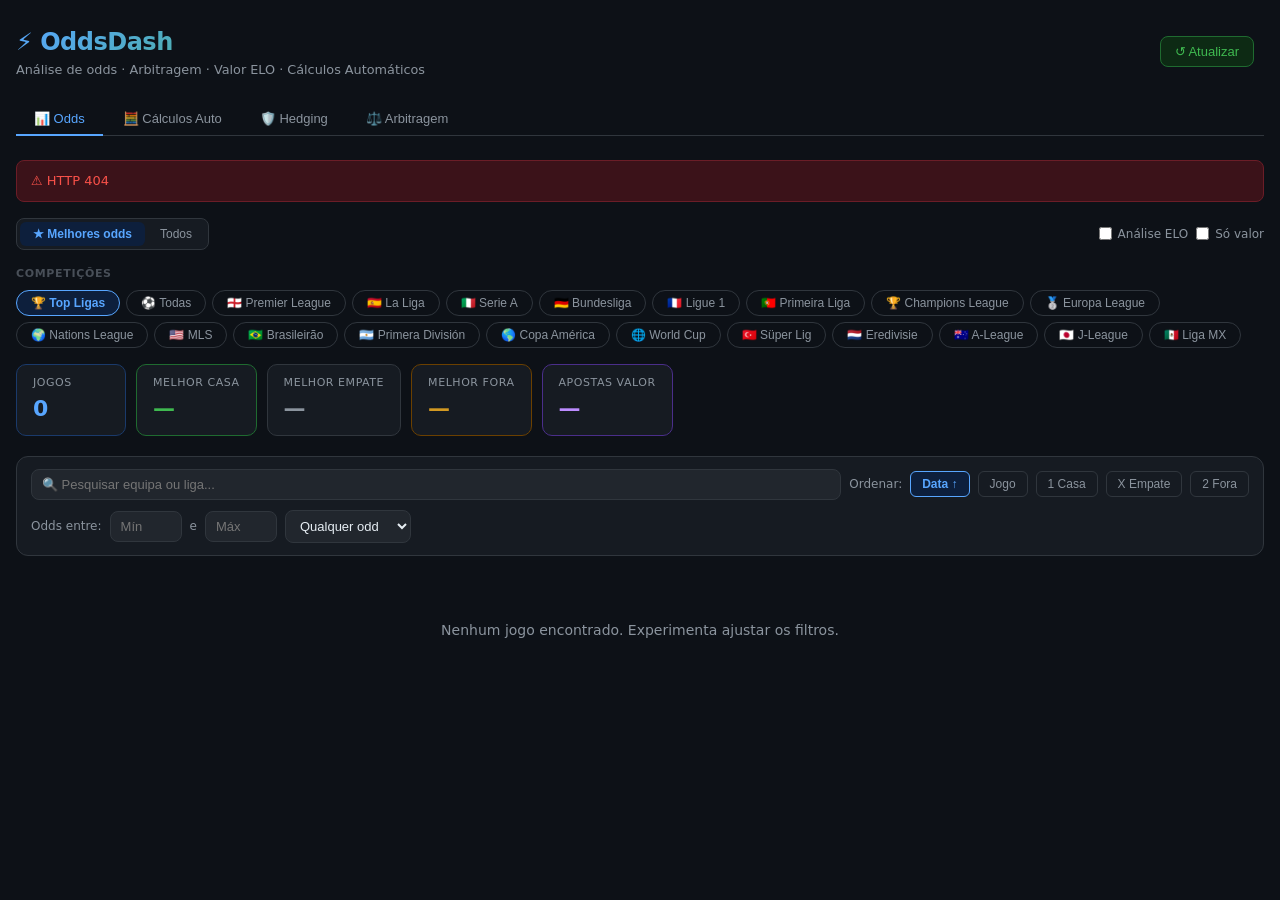
==== commit d7d08025: "novas mudanças" ====
--- a/index.html
+++ b/index.html
@@ -411,9 +411,9 @@
     .elo-prob-item .ep-val { font-size: 18px; font-weight: 700; color: var(--purple); }
     .elo-prob-item .ep-odd { font-size: 12px; color: var(--muted); }
 
-    /* ── Betting Details Modal ── */
+    /* ── BETTING DETAILS MODAL (improved) ── */
     .betting-modal-overlay {
-      position: fixed; inset: 0; background: rgba(0,0,0,.7);
+      position: fixed; inset: 0; background: rgba(0,0,0,.75);
       display: flex; align-items: center; justify-content: center;
       z-index: 1001; padding: 1rem;
     }
@@ -422,72 +422,101 @@
       border: 1px solid var(--border);
       border-radius: var(--radius-lg);
       padding: 2rem;
-      max-width: 500px;
+      max-width: 540px;
       width: 100%;
-      box-shadow: 0 20px 60px rgba(0,0,0,.5);
-    }
-    .betting-modal-header { display: flex; align-items: center; justify-content: space-between; margin-bottom: 1.5rem; }
+      box-shadow: 0 24px 80px rgba(0,0,0,.6);
+    }
+    .betting-modal-header {
+      display: flex; align-items: flex-start; justify-content: space-between; margin-bottom: 1.5rem;
+    }
     .betting-modal-title { font-size: 18px; font-weight: 700; color: var(--text); }
-    .betting-modal-subtitle { font-size: 13px; color: var(--muted); margin-top: 4px; }
-    .betting-modal-close { background: none; border: none; color: var(--muted); font-size: 24px; cursor: pointer; padding: 0; width: 32px; height: 32px; display: flex; align-items: center; justify-content: center; }
-    .betting-modal-close:hover { color: var(--text); }
-
-    .betting-odds-grid {
-      display: grid; grid-template-columns: 1fr 1fr 1fr; gap: 12px; margin-bottom: 1.5rem;
-    }
-    .betting-odd-card {
+    .betting-modal-subtitle { font-size: 12px; color: var(--muted); margin-top: 3px; }
+    .betting-modal-close {
+      background: none; border: 1px solid var(--border); color: var(--muted);
+      font-size: 18px; cursor: pointer; padding: 0; width: 32px; height: 32px;
+      display: flex; align-items: center; justify-content: center;
+      border-radius: 6px; flex-shrink: 0;
+    }
+    .betting-modal-close:hover { color: var(--text); background: var(--surface2); }
+
+    /* Bet type selector */
+    .bet-type-grid {
+      display: grid; grid-template-columns: 1fr 1fr 1fr;
+      gap: 8px; margin-bottom: 1.25rem;
+    }
+    .bet-type-card {
       background: var(--surface2);
       border: 2px solid var(--border);
       border-radius: var(--radius);
-      padding: 1.25rem;
+      padding: 10px 8px;
       text-align: center;
-      transition: all .2s;
-    }
-    .betting-odd-card:hover { border-color: var(--blue); background: rgba(88, 166, 255, 0.05); }
-    .betting-odd-label { font-size: 11px; color: var(--muted); text-transform: uppercase; letter-spacing: .05em; margin-bottom: 8px; font-weight: 600; }
-    .betting-odd-value { font-size: 32px; font-weight: 700; margin-bottom: 8px; }
-    .betting-odd-home { color: var(--blue); }
-    .betting-odd-draw { color: var(--muted); }
-    .betting-odd-away { color: var(--amber); }
-
-    .betting-bookmaker-info {
-      background: var(--surface2);
+      cursor: pointer;
+      transition: all .18s;
+      user-select: none;
+    }
+    .bet-type-card:hover { border-color: var(--blue); }
+    .bet-type-card.selected-home { border-color: var(--blue); background: var(--home-bg); }
+    .bet-type-card.selected-draw { border-color: var(--muted); background: var(--draw-bg); }
+    .bet-type-card.selected-away { border-color: var(--amber); background: var(--away-bg); }
+    .bet-type-label { font-size: 10px; color: var(--muted); text-transform: uppercase; letter-spacing: .06em; font-weight: 600; margin-bottom: 6px; }
+    .bet-type-odd { font-size: 26px; font-weight: 800; margin-bottom: 4px; }
+    .bet-type-odd-home { color: var(--blue); }
+    .bet-type-odd-draw { color: var(--muted); }
+    .bet-type-odd-away { color: var(--amber); }
+    .bet-type-team { font-size: 11px; color: var(--muted); white-space: nowrap; overflow: hidden; text-overflow: ellipsis; }
+    .bet-type-selected-badge {
+      display: inline-block; font-size: 9px; background: var(--green); color: #000;
+      border-radius: 4px; padding: 1px 6px; margin-top: 4px; font-weight: 700;
+    }
+
+    /* Bookmaker selector */
+    .bm-select-wrap { margin-bottom: 1.25rem; }
+    .bm-select-label { font-size: 11px; color: var(--muted); text-transform: uppercase; letter-spacing: .06em; font-weight: 600; margin-bottom: 6px; display: block; }
+    .bm-select { width: 100%; padding: 9px 12px; border: 1px solid var(--border); border-radius: var(--radius); font-size: 13px; background: var(--surface2); color: var(--text); }
+    .bm-select:focus { outline: none; border-color: var(--blue); }
+
+    /* Stake input */
+    .betting-stake-input-wrap { margin-bottom: 1.25rem; }
+    .betting-stake-label { font-size: 11px; color: var(--muted); text-transform: uppercase; letter-spacing: .06em; margin-bottom: 6px; display: block; font-weight: 600; }
+    .stake-row { display: flex; gap: 8px; align-items: center; }
+    .betting-stake-input {
+      flex: 1; padding: 10px 12px; border: 2px solid var(--border); border-radius: var(--radius);
+      font-size: 18px; background: var(--surface2); color: var(--text); font-weight: 700;
+      transition: border-color .2s;
+    }
+    .betting-stake-input:focus { outline: none; border-color: var(--blue); }
+    .stake-quick { padding: 8px 12px; border: 1px solid var(--border); border-radius: var(--radius); background: var(--surface2); color: var(--muted); font-size: 12px; cursor: pointer; transition: all .15s; }
+    .stake-quick:hover { background: var(--blue-bg); color: var(--blue); border-color: var(--blue); }
+
+    /* Result box */
+    .betting-result-box {
+      border-radius: var(--radius);
+      padding: 1rem 1.25rem;
+      margin-bottom: 1.25rem;
       border: 1px solid var(--border);
-      border-radius: var(--radius);
-      padding: 1rem;
-      margin-bottom: 1.5rem;
-    }
-    .betting-bookmaker-name { font-weight: 600; color: var(--text); font-size: 14px; }
-    .betting-bookmaker-meta { font-size: 12px; color: var(--muted); margin-top: 4px; }
-
-    .betting-stake-input-wrap {
-      margin-bottom: 1.5rem;
-    }
-    .betting-stake-label { font-size: 12px; color: var(--muted); text-transform: uppercase; letter-spacing: .05em; margin-bottom: 8px; display: block; font-weight: 600; }
-    .betting-stake-input {
-      width: 100%; padding: 10px 12px; border: 2px solid var(--border); border-radius: var(--radius);
-      font-size: 16px; background: var(--surface2); color: var(--text); font-weight: 600;
-      transition: border-color .2s;
-    }
-    .betting-stake-input:focus { outline: none; border-color: var(--blue); }
-
-    .betting-calculation {
-      background: var(--green-bg);
-      border: 1px solid var(--green-dim);
-      border-radius: var(--radius);
-      padding: 1rem;
-      margin-bottom: 1.5rem;
-    }
-    .betting-calc-row { display: flex; justify-content: space-between; margin-bottom: 8px; font-size: 13px; }
-    .betting-calc-row:last-child { margin-bottom: 0; }
-    .betting-calc-label { color: var(--muted); }
-    .betting-calc-value { color: var(--green); font-weight: 700; }
+    }
+    .betting-result-box.positive { background: var(--green-bg); border-color: var(--green-dim); }
+    .betting-result-box.neutral  { background: var(--surface2); }
+    .result-row { display: flex; justify-content: space-between; align-items: center; padding: 4px 0; }
+    .result-row + .result-row { border-top: 1px solid rgba(255,255,255,.06); }
+    .result-label { font-size: 12px; color: var(--muted); }
+    .result-value { font-size: 14px; font-weight: 700; color: var(--text); }
+    .result-value.green { color: var(--green); }
+    .result-value.blue  { color: var(--blue); }
+    .result-value.amber { color: var(--amber); }
+    .result-main { font-size: 22px; font-weight: 800; }
+
+    /* Value badge in modal */
+    .value-badge { display: inline-flex; align-items: center; gap: 5px; padding: 4px 10px; border-radius: 20px; font-size: 12px; font-weight: 600; margin-bottom: 1rem; }
+    .value-badge.good { background: var(--green-bg); color: var(--green); border: 1px solid var(--green-dim); }
+    .value-badge.bad  { background: var(--danger-bg); color: var(--danger-fg); border: 1px solid #6b1d27; }
+    .value-badge.none { background: var(--surface2); color: var(--muted); border: 1px solid var(--border); }
 
     .betting-buttons { display: flex; gap: 10px; }
-    .betting-btn-main { flex: 1; padding: 12px 16px; background: var(--green-bg); color: var(--green); border: 1px solid var(--green-dim);
+    .betting-btn-main { flex: 1; padding: 11px 16px; background: var(--green-bg); color: var(--green); border: 1px solid var(--green-dim);
       border-radius: var(--radius); font-size: 14px; font-weight: 600; cursor: pointer; transition: all .2s; }
     .betting-btn-main:hover { background: var(--green-dim); }
-    .betting-btn-close { padding: 12px 20px; background: var(--surface2); color: var(--text); border: 1px solid var(--border);
+    .betting-btn-close { padding: 11px 20px; background: var(--surface2); color: var(--text); border: 1px solid var(--border);
       border-radius: var(--radius); font-size: 14px; font-weight: 600; cursor: pointer; transition: all .2s; }
     .betting-btn-close:hover { background: var(--border); }
 
@@ -498,6 +527,91 @@
     /* loading spinner */
     @keyframes spin { to { transform: rotate(360deg); } }
     .spinner { display: inline-block; width: 14px; height: 14px; border: 2px solid var(--border); border-top-color: var(--blue); border-radius: 50%; animation: spin .7s linear infinite; vertical-align: middle; margin-right: 6px; }
+
+    /* ── CÁLCULOS AUTO PANEL ── */
+    .auto-calc-header {
+      display: flex; gap: 12px; margin-bottom: 1.5rem; align-items: flex-start; flex-wrap: wrap;
+    }
+    .auto-calc-header .calc-card { flex: 1; min-width: 260px; }
+
+    .match-picker {
+      background: var(--surface);
+      border: 1px solid var(--border);
+      border-radius: var(--radius-lg);
+      padding: 1.5rem;
+      margin-bottom: 1.5rem;
+    }
+    .match-picker h3 { font-size: 15px; font-weight: 700; margin-bottom: 4px; }
+    .match-picker-desc { font-size: 12px; color: var(--muted); margin-bottom: 1.25rem; }
+
+    .match-teams-row { display: grid; grid-template-columns: 1fr auto 1fr; gap: 12px; align-items: center; margin-bottom: 1.25rem; }
+    .team-input-wrap { position: relative; }
+    .team-input { width: 100%; padding: 10px 12px; border: 1px solid var(--border); border-radius: var(--radius); font-size: 15px; font-weight: 600; background: var(--surface2); color: var(--text); }
+    .team-input:focus { outline: none; border-color: var(--blue); }
+    .team-input-label { font-size: 10px; color: var(--muted); text-transform: uppercase; letter-spacing: .06em; font-weight: 600; margin-bottom: 4px; }
+    .vs-badge { color: var(--muted); font-size: 13px; font-weight: 700; text-align: center; }
+
+    .auto-odds-row { display: grid; grid-template-columns: 1fr 1fr 1fr; gap: 10px; margin-bottom: 1rem; }
+    .auto-odd-input { }
+    .auto-odd-label { font-size: 10px; color: var(--muted); text-transform: uppercase; letter-spacing: .06em; font-weight: 600; margin-bottom: 4px; }
+    .auto-odd-value { width: 100%; padding: 9px 12px; border: 1px solid var(--border); border-radius: var(--radius); font-size: 16px; font-weight: 700; background: var(--surface2); color: var(--text); text-align: center; }
+    .auto-odd-value.home-odd { color: var(--blue); border-color: #1a3a6b; }
+    .auto-odd-value.draw-odd { color: var(--muted); }
+    .auto-odd-value.away-odd { color: var(--amber); border-color: #4a3000; }
+    .auto-odd-value:focus { outline: none; border-color: var(--blue); }
+
+    .stake-row-auto { display: flex; gap: 10px; align-items: center; margin-bottom: 1.25rem; }
+    .stake-row-auto label { font-size: 12px; color: var(--muted); white-space: nowrap; }
+    .stake-row-auto input { width: 120px; padding: 9px 12px; border: 1px solid var(--border); border-radius: var(--radius); font-size: 15px; font-weight: 700; background: var(--surface2); color: var(--text); }
+    .stake-row-auto input:focus { outline: none; border-color: var(--blue); }
+
+    .auto-calc-btn { padding: 10px 24px; background: var(--blue-bg); color: var(--blue); border: 1px solid #1a3a6b; border-radius: var(--radius); font-size: 14px; font-weight: 600; cursor: pointer; transition: all .2s; }
+    .auto-calc-btn:hover { background: #1a3a6b; }
+
+    .auto-results-grid { display: grid; grid-template-columns: repeat(auto-fit, minmax(260px, 1fr)); gap: 1rem; margin-top: 1.5rem; }
+
+    .auto-result-card {
+      background: var(--surface);
+      border: 1px solid var(--border);
+      border-radius: var(--radius-lg);
+      padding: 1.25rem;
+    }
+    .auto-result-card h4 { font-size: 13px; font-weight: 700; margin-bottom: 1rem; color: var(--text); display: flex; align-items: center; gap: 6px; }
+    .auto-row { display: flex; justify-content: space-between; align-items: center; padding: 5px 0; border-bottom: 1px solid rgba(255,255,255,.05); font-size: 13px; }
+    .auto-row:last-child { border-bottom: none; }
+    .auto-row .al { color: var(--muted); }
+    .auto-row .av { font-weight: 600; }
+    .ev-pos { color: var(--green); }
+    .ev-neg { color: var(--red); }
+
+    .arb-result-box {
+      border-radius: var(--radius);
+      padding: 12px 14px;
+      margin-top: 10px;
+    }
+    .arb-result-box.arb-yes { background: var(--green-bg); border: 1px solid var(--green-dim); }
+    .arb-result-box.arb-no  { background: var(--surface2); border: 1px solid var(--border); }
+
+    .presets-row { display: flex; gap: 6px; flex-wrap: wrap; margin-bottom: 1.25rem; }
+    .preset-btn { padding: 5px 12px; border: 1px solid var(--border); border-radius: 20px; background: transparent; color: var(--muted); font-size: 12px; cursor: pointer; transition: all .15s; }
+    .preset-btn:hover { background: var(--surface2); color: var(--text); }
+
+    .kelly-bar { height: 6px; border-radius: 3px; background: var(--surface2); margin-top: 6px; overflow: hidden; }
+    .kelly-fill { height: 100%; border-radius: 3px; background: var(--green); transition: width .4s; }
+
+    .divider { height: 1px; background: var(--border); margin: 1.5rem 0; }
+
+    .info-pill { display: inline-flex; align-items: center; gap: 4px; padding: 3px 10px; border-radius: 20px; font-size: 11px; font-weight: 600; }
+    .info-pill.green { background: var(--green-bg); color: var(--green); border: 1px solid var(--green-dim); }
+    .info-pill.red   { background: var(--danger-bg); color: var(--danger-fg); border: 1px solid #6b1d27; }
+    .info-pill.blue  { background: var(--blue-bg); color: var(--blue); border: 1px solid #1a3a6b; }
+    .info-pill.amber { background: var(--amber-bg); color: var(--amber); border: 1px solid #6b4000; }
+
+    .auto-bm-row { display: grid; grid-template-columns: 1fr 1fr 1fr; gap: 8px; margin-bottom: 1rem; }
+    .auto-bm-input-wrap { }
+    .auto-bm-label { font-size: 10px; color: var(--muted); text-transform: uppercase; letter-spacing: .06em; font-weight: 600; margin-bottom: 4px; }
+    .auto-bm-input { width: 100%; padding: 7px 10px; border: 1px solid var(--border); border-radius: var(--radius); font-size: 12px; background: var(--surface2); color: var(--text); }
+    .auto-bm-input:focus { outline: none; border-color: var(--blue); }
   </style>
 </head>
 <body>
@@ -506,7 +620,7 @@
   <header>
     <div>
       <div class="logo">⚡ OddsDash</div>
-      <p>Análise de odds · Arbitragem · Valor ELO</p>
+      <p>Análise de odds · Arbitragem · Valor ELO · Cálculos Automáticos</p>
     </div>
     <div class="header-right">
       <button id="refresh-btn" class="btn btn-green">↺ Atualizar</button>
@@ -517,6 +631,7 @@
   <!-- Main nav -->
   <nav class="main-nav">
     <button class="nav-tab active" data-panel="odds">📊 Odds</button>
+    <button class="nav-tab" data-panel="calcos">🧮 Cálculos Auto</button>
     <button class="nav-tab" data-panel="hedging">🛡️ Hedging</button>
     <button class="nav-tab" data-panel="arbitrage">⚖️ Arbitragem</button>
   </nav>
@@ -527,7 +642,6 @@
   <!-- ══════════════ ODDS PANEL ══════════════ -->
   <div id="panel-odds" class="panel active">
 
-    <!-- View toggle + league filter -->
     <div class="top-row">
       <div class="toggle-group">
         <button class="toggle-opt active" data-view="best-odds">★ Melhores odds</button>
@@ -543,7 +657,6 @@
       </div>
     </div>
 
-    <!-- League tabs -->
     <div class="tab-section">
       <div class="tab-label">Competições</div>
       <div class="tabs" id="league-tabs">
@@ -551,7 +664,6 @@
       </div>
     </div>
 
-    <!-- Bookmaker tabs -->
     <div class="tab-section" id="bm-section" style="display:none">
       <div class="tab-label">Casas de Apostas</div>
       <div class="tabs" id="bm-tabs">
@@ -559,7 +671,6 @@
       </div>
     </div>
 
-    <!-- Stats -->
     <div class="stats-row">
       <div class="stat-card" style="border-color:#1a3a6b">
         <div class="stat-label">Jogos</div>
@@ -583,7 +694,6 @@
       </div>
     </div>
 
-    <!-- Filter bar -->
     <div id="filter-bar">
       <div class="filter-row">
         <input id="search-input" type="text" placeholder="🔍 Pesquisar equipa ou liga..." />
@@ -609,11 +719,154 @@
       </div>
     </div>
 
-    <!-- Content -->
     <div id="content">
       <div class="state-msg"><span class="spinner"></span>A carregar odds…</div>
     </div>
     <div class="footer-line" id="footer-line"></div>
+  </div>
+
+  <!-- ══════════════ CÁLCULOS AUTO PANEL ══════════════ -->
+  <div id="panel-calcos" class="panel">
+    <div style="margin-bottom:1.5rem">
+      <h2 style="font-size:1.1rem;font-weight:700;margin-bottom:4px">🧮 Cálculos Automáticos por Jogo</h2>
+      <p style="color:var(--muted);font-size:13px">Escolhe um jogo, insere equipas e odds — calculamos tudo automaticamente: valor esperado, Kelly criterion, arbitragem e mais.</p>
+    </div>
+
+    <!-- Match Picker -->
+    <div class="match-picker">
+      <h3>⚽ Configurar Jogo</h3>
+      <p class="match-picker-desc">Preenche as equipas, odds das 3 casas de apostas e o valor a apostar.</p>
+
+      <!-- Team names -->
+      <div class="match-teams-row">
+        <div>
+          <div class="team-input-label">🏠 Equipa Casa</div>
+          <input class="team-input" id="ac-home-team" type="text" placeholder="ex: Benfica" value="">
+        </div>
+        <div class="vs-badge">VS</div>
+        <div>
+          <div class="team-input-label">✈️ Equipa Fora</div>
+          <input class="team-input" id="ac-away-team" type="text" placeholder="ex: Porto" value="">
+        </div>
+      </div>
+
+      <!-- Quick presets from spreadsheet -->
+      <div style="margin-bottom:1rem">
+        <div class="tab-label" style="margin-bottom:6px">Jogos de exemplo (da sheet)</div>
+        <div class="presets-row" id="preset-matches">
+          <button class="preset-btn" data-home="Galatasaray" data-away="Liverpool" data-h="2.20" data-d="3.60" data-a="3.20">Gala vs Liverpool</button>
+          <button class="preset-btn" data-home="Newcastle" data-away="Barcelona" data-h="3.80" data-d="3.50" data-a="2.00">Newcastle vs Barca</button>
+          <button class="preset-btn" data-home="Atlético" data-away="Tottenham" data-h="2.10" data-d="3.40" data-a="3.90">Atleti vs Spurs</button>
+          <button class="preset-btn" data-home="Atalanta" data-away="Bayern" data-h="3.20" data-d="3.50" data-a="2.30">Atalanta vs Bayern</button>
+        </div>
+      </div>
+
+      <!-- Bookmaker odds (3 bookmakers) -->
+      <div style="margin-bottom:1rem">
+        <div class="tab-label" style="margin-bottom:8px">Odds por Casa de Apostas</div>
+
+        <div class="auto-bm-row">
+          <div class="auto-bm-input-wrap">
+            <div class="auto-bm-label">🏦 Casa 1 (nome)</div>
+            <input class="auto-bm-input" id="bm1-name" type="text" placeholder="ex: Betano" value="Betano">
+          </div>
+          <div class="auto-bm-input-wrap">
+            <div class="auto-bm-label">🏦 Casa 2 (nome)</div>
+            <input class="auto-bm-input" id="bm2-name" type="text" placeholder="ex: bet365" value="bet365">
+          </div>
+          <div class="auto-bm-input-wrap">
+            <div class="auto-bm-label">🏦 Casa 3 (nome)</div>
+            <input class="auto-bm-input" id="bm3-name" type="text" placeholder="ex: Unibet" value="Unibet">
+          </div>
+        </div>
+
+        <!-- BM1 odds -->
+        <div style="margin-bottom:8px">
+          <div style="font-size:11px;color:var(--muted);margin-bottom:4px;font-weight:600" id="bm1-odds-label">Odds — Betano</div>
+          <div class="auto-odds-row">
+            <div class="auto-odd-input">
+              <div class="auto-odd-label">1 Casa</div>
+              <input class="auto-odd-value home-odd" id="bm1-h" type="number" placeholder="2.10" step="0.01" min="1">
+            </div>
+            <div class="auto-odd-input">
+              <div class="auto-odd-label">X Empate</div>
+              <input class="auto-odd-value draw-odd" id="bm1-d" type="number" placeholder="3.40" step="0.01" min="1">
+            </div>
+            <div class="auto-odd-input">
+              <div class="auto-odd-label">2 Fora</div>
+              <input class="auto-odd-value away-odd" id="bm1-a" type="number" placeholder="3.60" step="0.01" min="1">
+            </div>
+          </div>
+        </div>
+
+        <!-- BM2 odds -->
+        <div style="margin-bottom:8px">
+          <div style="font-size:11px;color:var(--muted);margin-bottom:4px;font-weight:600" id="bm2-odds-label">Odds — bet365</div>
+          <div class="auto-odds-row">
+            <div class="auto-odd-input">
+              <div class="auto-odd-label">1 Casa</div>
+              <input class="auto-odd-value home-odd" id="bm2-h" type="number" placeholder="2.15" step="0.01" min="1">
+            </div>
+            <div class="auto-odd-input">
+              <div class="auto-odd-label">X Empate</div>
+              <input class="auto-odd-value draw-odd" id="bm2-d" type="number" placeholder="3.50" step="0.01" min="1">
+            </div>
+            <div class="auto-odd-input">
+              <div class="auto-odd-label">2 Fora</div>
+              <input class="auto-odd-value away-odd" id="bm2-a" type="number" placeholder="3.40" step="0.01" min="1">
+            </div>
+          </div>
+        </div>
+
+        <!-- BM3 odds -->
+        <div style="margin-bottom:1rem">
+          <div style="font-size:11px;color:var(--muted);margin-bottom:4px;font-weight:600" id="bm3-odds-label">Odds — Unibet</div>
+          <div class="auto-odds-row">
+            <div class="auto-odd-input">
+              <div class="auto-odd-label">1 Casa</div>
+              <input class="auto-odd-value home-odd" id="bm3-h" type="number" placeholder="2.05" step="0.01" min="1">
+            </div>
+            <div class="auto-odd-input">
+              <div class="auto-odd-label">X Empate</div>
+              <input class="auto-odd-value draw-odd" id="bm3-d" type="number" placeholder="3.45" step="0.01" min="1">
+            </div>
+            <div class="auto-odd-input">
+              <div class="auto-odd-label">2 Fora</div>
+              <input class="auto-odd-value away-odd" id="bm3-a" type="number" placeholder="3.70" step="0.01" min="1">
+            </div>
+          </div>
+        </div>
+      </div>
+
+      <!-- Stake + model prob -->
+      <div style="display:grid;grid-template-columns:1fr 1fr 1fr auto;gap:12px;align-items:flex-end">
+        <div>
+          <label class="auto-bm-label">💰 Valor a apostar (€)</label>
+          <input class="auto-bm-input" id="ac-stake" type="number" value="100" min="1" step="1" style="font-size:16px;font-weight:700;padding:9px 12px">
+        </div>
+        <div>
+          <label class="auto-bm-label">📊 Prob. Modelo Casa (%)</label>
+          <input class="auto-bm-input" id="ac-prob-h" type="number" placeholder="ex: 45" step="0.1" min="0" max="100">
+        </div>
+        <div>
+          <label class="auto-bm-label">📊 Prob. Modelo Fora (%)</label>
+          <input class="auto-bm-input" id="ac-prob-a" type="number" placeholder="ex: 30" step="0.1" min="0" max="100">
+        </div>
+        <button class="auto-calc-btn" id="ac-run-btn">▶ Calcular</button>
+      </div>
+    </div>
+
+    <!-- Results -->
+    <div id="ac-results" style="display:none">
+      <div style="display:flex;align-items:center;gap:10px;margin-bottom:1rem">
+        <h3 style="font-size:15px;font-weight:700" id="ac-results-title">Resultados</h3>
+        <span id="ac-best-pill"></span>
+      </div>
+      <div class="auto-results-grid" id="ac-results-grid"></div>
+    </div>
+    <div id="ac-placeholder" style="text-align:center;padding:3rem;color:var(--muted);font-size:14px">
+      Preenche os dados e clica em <strong>▶ Calcular</strong> para ver os resultados.
+    </div>
   </div>
 
   <!-- ══════════════ HEDGING PANEL ══════════════ -->
@@ -623,11 +876,9 @@
       <p style="color:var(--muted);font-size:13px">Calcula quanto apostar na direção oposta para garantir lucro ou minimizar perdas.</p>
     </div>
     <div class="calc-wrap">
-      <!-- Hedge calc -->
       <div class="calc-card">
         <h3>Hedge Simples</h3>
         <div class="calc-desc">Aposta original + aposta de cobertura num resultado oposto.</div>
-
         <div class="calc-field">
           <label class="calc-label">Aposta original (€)</label>
           <input class="calc-input" id="h-stake" type="number" placeholder="ex: 100" min="0" step="0.01" value="100">
@@ -642,7 +893,6 @@
             <input class="calc-input" id="h-odds-hedge" type="number" placeholder="ex: 2.10" min="1" step="0.01" value="2.10">
           </div>
         </div>
-
         <div class="calc-field">
           <label class="calc-label">Tipo de hedge</label>
           <select class="calc-input" id="h-mode">
@@ -651,23 +901,19 @@
             <option value="partial">Parcial — % de cobertura</option>
           </select>
         </div>
-
         <div class="calc-field" id="h-pct-wrap" style="display:none">
           <label class="calc-label">Cobertura (%)</label>
           <input class="calc-input" id="h-pct" type="number" placeholder="ex: 50" min="1" max="100" value="50">
         </div>
-
         <div class="calc-result" id="h-result">
           <div class="calc-result-title">Resultado</div>
           <div class="calc-result-grid" id="h-grid"></div>
         </div>
       </div>
 
-      <!-- Lay bet (exchange) -->
       <div class="calc-card">
         <h3>Lay Bet (Exchange)</h3>
         <div class="calc-desc">Calcular aposta lay numa exchange (Betfair) para cobrir aposta back.</div>
-
         <div class="calc-field">
           <label class="calc-label">Aposta Back (€)</label>
           <input class="calc-input" id="l-back-stake" type="number" placeholder="ex: 50" min="0" step="0.01" value="50">
@@ -686,7 +932,6 @@
           <label class="calc-label">Comissão Exchange (%)</label>
           <input class="calc-input" id="l-commission" type="number" placeholder="ex: 5" min="0" max="20" step="0.1" value="5">
         </div>
-
         <div class="calc-result" id="l-result">
           <div class="calc-result-title">Resultado</div>
           <div class="calc-result-grid" id="l-grid"></div>
@@ -702,11 +947,9 @@
       <p style="color:var(--muted);font-size:13px">Identifica e calcula apostas de surebet em diferentes casas para lucro garantido.</p>
     </div>
     <div class="calc-wrap">
-      <!-- Arbitrage 2-way -->
       <div class="calc-card">
         <h3>Arbitragem 2 resultados</h3>
         <div class="calc-desc">Ex: Over/Under, ambas as equipas a marcar, etc.</div>
-
         <div class="calc-field">
           <label class="calc-label">Total a apostar (€)</label>
           <input class="calc-input" id="a2-total" type="number" placeholder="ex: 200" min="0" step="1" value="200">
@@ -721,18 +964,15 @@
             <input class="calc-input" id="a2-o2" type="number" placeholder="ex: 2.05" min="1" step="0.01" value="2.05">
           </div>
         </div>
-
         <div class="calc-result" id="a2-result">
           <div class="calc-result-title">Resultado</div>
           <div id="a2-output"></div>
         </div>
       </div>
 
-      <!-- Arbitrage 3-way -->
       <div class="calc-card">
         <h3>Arbitragem 3 resultados (1X2)</h3>
         <div class="calc-desc">Futebol: vitória casa · empate · vitória fora em 3 casas diferentes.</div>
-
         <div class="calc-field">
           <label class="calc-label">Total a apostar (€)</label>
           <input class="calc-input" id="a3-total" type="number" placeholder="ex: 300" min="0" step="1" value="300">
@@ -765,7 +1005,6 @@
             <input class="calc-input" id="a3-b2" type="text" placeholder="Unibet" value="Casa C">
           </div>
         </div>
-
         <div class="calc-result" id="a3-result">
           <div class="calc-result-title">Resultado</div>
           <div id="a3-output"></div>
@@ -773,7 +1012,7 @@
       </div>
     </div>
 
-    <!-- Live arb scanner from current odds -->
+    <!-- Live arb scanner -->
     <div class="calc-card" style="margin-top:1.5rem">
       <h3>🔍 Scanner de Arbitragem — Dados Actuais</h3>
       <div class="calc-desc">Detecta automaticamente surebets nos jogos carregados. Atualiza com o botão acima.</div>
@@ -785,63 +1024,88 @@
 
 </div><!-- /app -->
 
-<!-- ── Betting Details Modal ── -->
+<!-- ── IMPROVED Betting Details Modal ── -->
 <div id="betting-modal" class="betting-modal-overlay" style="display:none">
   <div class="betting-modal">
     <div class="betting-modal-header">
       <div>
         <div class="betting-modal-title" id="betting-modal-game">—</div>
-        <div class="betting-modal-subtitle" id="betting-modal-bookmaker">—</div>
+        <div class="betting-modal-subtitle" id="betting-modal-info">—</div>
       </div>
       <button class="betting-modal-close" id="betting-modal-close">✕</button>
     </div>
 
-    <div class="betting-bookmaker-info">
-      <div class="betting-bookmaker-name" id="betting-bm-name">—</div>
-      <div class="betting-bookmaker-meta" id="betting-bm-meta">—</div>
-    </div>
-
-    <div class="betting-odds-grid">
-      <div class="betting-odd-card">
-        <div class="betting-odd-label">1 Casa</div>
-        <div class="betting-odd-value betting-odd-home" id="betting-odd-home">—</div>
-        <div class="betting-odd-label" id="betting-team-home">—</div>
-      </div>
-      <div class="betting-odd-card">
-        <div class="betting-odd-label">X Empate</div>
-        <div class="betting-odd-value betting-odd-draw" id="betting-odd-draw">—</div>
-        <div class="betting-odd-label">Empate</div>
-      </div>
-      <div class="betting-odd-card">
-        <div class="betting-odd-label">2 Fora</div>
-        <div class="betting-odd-value betting-odd-away" id="betting-odd-away">—</div>
-        <div class="betting-odd-label" id="betting-team-away">—</div>
-      </div>
-    </div>
-
+    <!-- Value badge -->
+    <div id="betting-value-badge"></div>
+
+    <!-- Bet type selector -->
+    <div style="margin-bottom:1.25rem">
+      <div style="font-size:11px;color:var(--muted);text-transform:uppercase;letter-spacing:.06em;font-weight:600;margin-bottom:8px">Escolhe o tipo de aposta</div>
+      <div class="bet-type-grid" id="bet-type-grid">
+        <div class="bet-type-card" id="btc-home" onclick="selectBetType('home')">
+          <div class="bet-type-label">1 Casa</div>
+          <div class="bet-type-odd bet-type-odd-home" id="bto-home">—</div>
+          <div class="bet-type-team" id="btt-home">—</div>
+        </div>
+        <div class="bet-type-card" id="btc-draw" onclick="selectBetType('draw')">
+          <div class="bet-type-label">X Empate</div>
+          <div class="bet-type-odd bet-type-odd-draw" id="bto-draw">—</div>
+          <div class="bet-type-team">Empate</div>
+        </div>
+        <div class="bet-type-card" id="btc-away" onclick="selectBetType('away')">
+          <div class="bet-type-label">2 Fora</div>
+          <div class="bet-type-odd bet-type-odd-away" id="bto-away">—</div>
+          <div class="bet-type-team" id="btt-away">—</div>
+        </div>
+      </div>
+    </div>
+
+    <!-- Bookmaker selector -->
+    <div class="bm-select-wrap">
+      <label class="bm-select-label">Casa de apostas</label>
+      <select class="bm-select" id="modal-bm-select" onchange="onBmSelectChange()">
+      </select>
+    </div>
+
+    <!-- Stake -->
     <div class="betting-stake-input-wrap">
-      <label class="betting-stake-label">Quanto quer apostar? (€)</label>
-      <input class="betting-stake-input" id="betting-stake-input" type="number" placeholder="Ex: 100" min="1" step="1" value="100">
-    </div>
-
-    <div class="betting-calculation">
-      <div class="betting-calc-row">
-        <span class="betting-calc-label">Aposta:</span>
-        <span class="betting-calc-value" id="betting-calc-stake">€100</span>
-      </div>
-      <div class="betting-calc-row">
-        <span class="betting-calc-label">Retorno potencial:</span>
-        <span class="betting-calc-value" id="betting-calc-return">€300</span>
-      </div>
-      <div class="betting-calc-row">
-        <span class="betting-calc-label">Lucro potencial:</span>
-        <span class="betting-calc-value" id="betting-calc-profit">€200</span>
+      <label class="betting-stake-label">Valor a apostar (€)</label>
+      <div class="stake-row">
+        <input class="betting-stake-input" id="betting-stake-input" type="number" placeholder="100" min="1" step="1" value="100" oninput="updateBettingCalc()">
+        <button class="stake-quick" onclick="setStake(25)">€25</button>
+        <button class="stake-quick" onclick="setStake(50)">€50</button>
+        <button class="stake-quick" onclick="setStake(100)">€100</button>
+        <button class="stake-quick" onclick="setStake(200)">€200</button>
+      </div>
+    </div>
+
+    <!-- Result box -->
+    <div class="betting-result-box positive" id="betting-result-box">
+      <div class="result-row">
+        <span class="result-label">Tipo de aposta</span>
+        <span class="result-value" id="br-type">—</span>
+      </div>
+      <div class="result-row">
+        <span class="result-label">Odd selecionada</span>
+        <span class="result-value blue" id="br-odd">—</span>
+      </div>
+      <div class="result-row">
+        <span class="result-label">Aposta</span>
+        <span class="result-value" id="br-stake">—</span>
+      </div>
+      <div class="result-row">
+        <span class="result-label">Retorno potencial</span>
+        <span class="result-value" id="br-return">—</span>
+      </div>
+      <div class="result-row">
+        <span class="result-label" style="font-weight:700;color:var(--text)">Lucro potencial</span>
+        <span class="result-value green result-main" id="br-profit">—</span>
       </div>
     </div>
 
     <div class="betting-buttons">
-      <button class="betting-btn-main" id="betting-btn-copy">📋 Copiar aposta</button>
-      <button class="betting-btn-close" id="betting-btn-close-modal">Fechar</button>
+      <button class="betting-btn-main" onclick="copyBettingInfo()">📋 Copiar aposta</button>
+      <button class="betting-btn-close" onclick="closeBettingModal()">Fechar</button>
     </div>
   </div>
 </div>
@@ -894,12 +1158,8 @@
 };
 
 const TOP_LEAGUE_KEYS = [
-  "soccer_england_premier_league",
-  "soccer_spain_la_liga",
-  "soccer_italy_serie_a",
-  "soccer_germany_bundesliga",
-  "soccer_france_ligue_one",
-  "soccer_portugal_primeira_liga",
+  "soccer_england_premier_league","soccer_spain_la_liga","soccer_italy_serie_a",
+  "soccer_germany_bundesliga","soccer_france_ligue_one","soccer_portugal_primeira_liga",
   "soccer_uefa_champs_league",
 ];
 
@@ -924,6 +1184,10 @@
 let historyCache   = {};
 let chartInstance  = null;
 
+// Betting modal state
+let currentBettingGame = null;
+let selectedBetType = "home";
+
 // ─────────────────────────────────────────────────────
 // Helpers
 // ─────────────────────────────────────────────────────
@@ -937,10 +1201,8 @@
 function pct(p) { return (p * 100).toFixed(1) + "%"; }
 function curr(n) { return "€" + n.toFixed(2); }
 
-// Implied probability from odd
 function impliedProb(odd) { return odd > 0 ? 1 / odd : 0; }
 
-// Value bet: ELO prob > implied prob
 function isValueBet(eloProb, odd) {
   if (!eloProb || !odd || odd <= 0) return null;
   const implied = impliedProb(odd);
@@ -952,11 +1214,6 @@
   if (val <= 0) return "badge-empty";
   if (isBest && !isBestView) return "badge-best";
   return "badge-" + field;
-}
-
-function badge(val, field, isBest, isBestView) {
-  const cls = badgeClass(val, field, isBest, isBestView);
-  return `<span class="badge ${cls}">${val > 0 ? val.toFixed(2) : "—"}</span>`;
 }
 
 function badgeWithValue(val, field, isBest, isBestView, eloProb) {
@@ -989,9 +1246,7 @@
 
 function trendArrow(values) {
   if (!values || values.length < 2) return "";
-  const first = values[0];
-  const last = values[values.length - 1];
-  const diff = last - first;
+  const diff = values[values.length-1] - values[0];
   if (Math.abs(diff) < 0.01) return `<span class="trend-flat">→</span>`;
   if (diff > 0) return `<span class="trend-up">↑ +${diff.toFixed(2)}</span>`;
   return `<span class="trend-down">↓ ${diff.toFixed(2)}</span>`;
@@ -1049,8 +1304,7 @@
   let list = selectedBook === "all"
     ? games
     : games.map(g => ({
-        ...g,
-        bookmakers: g.bookmakers.filter(b => b.key === selectedBook)
+        ...g, bookmakers: g.bookmakers.filter(b => b.key === selectedBook)
       })).filter(g => g.bookmakers.length > 0);
 
   if (viewMode === "best-odds") {
@@ -1061,13 +1315,8 @@
       const nmH = (g.bookmakers.find(b => b.home === bH) || {}).name || "—";
       const nmD = (g.bookmakers.find(b => b.draw === bD) || {}).name || "—";
       const nmA = (g.bookmakers.find(b => b.away === bA) || {}).name || "—";
-      return {
-        ...g, _best: true,
-        bookmakers: [{
-          key: "best", name: `${nmH} / ${nmD} / ${nmA}`,
-          home: bH, draw: bD, away: bA, last_update: null
-        }]
-      };
+      return { ...g, _best: true, _bookmakers_all: g.bookmakers,
+        bookmakers: [{ key:"best", name:`${nmH} / ${nmD} / ${nmA}`, home:bH, draw:bD, away:bA, last_update:null }] };
     });
   }
   return list;
@@ -1139,9 +1388,9 @@
   const tabs = document.getElementById("bm-tabs");
   if (!bookmakers.length) { sec.style.display = "none"; return; }
   sec.style.display = "";
-  tabs.innerHTML = `<button class="tab${selectedBook === "all" ? " active" : ""}" data-key="all">✓ Todas</button>`;
+  tabs.innerHTML = `<button class="tab${selectedBook==="all"?" active":""}" data-key="all">✓ Todas</button>`;
   bookmakers.forEach(b => {
-    tabs.innerHTML += `<button class="tab${selectedBook === b.key ? " active" : ""}" data-key="${b.key}">${b.name}</button>`;
+    tabs.innerHTML += `<button class="tab${selectedBook===b.key?" active":""}" data-key="${b.key}">${b.name}</button>`;
   });
   tabs.querySelectorAll(".tab").forEach(btn => {
     btn.addEventListener("click", () => {
@@ -1154,10 +1403,10 @@
 
 function renderLeagueTabs() {
   const tabs = document.getElementById("league-tabs");
-  tabs.innerHTML = `<button class="tab${selectedLeague === "top" ? " active" : ""}" data-key="top">🏆 Top Ligas</button>`;
-  tabs.innerHTML += `<button class="tab${selectedLeague === "all" ? " active" : ""}" data-key="all">⚽ Todas</button>`;
+  tabs.innerHTML = `<button class="tab${selectedLeague==="top"?" active":""}" data-key="top">🏆 Top Ligas</button>`;
+  tabs.innerHTML += `<button class="tab${selectedLeague==="all"?" active":""}" data-key="all">⚽ Todas</button>`;
   Object.entries(LEAGUES).forEach(([k, v]) => {
-    tabs.innerHTML += `<button class="tab${selectedLeague === k ? " active" : ""}" data-key="${k}">${v.flag} ${v.name}</button>`;
+    tabs.innerHTML += `<button class="tab${selectedLeague===k?" active":""}" data-key="${k}">${v.flag} ${v.name}</button>`;
   });
   tabs.querySelectorAll(".tab").forEach(btn => {
     btn.addEventListener("click", () => {
@@ -1172,18 +1421,16 @@
   const topH = list.reduce((m, g) => Math.max(m, ...g.bookmakers.map(b => b.home)), 0);
   const topD = list.reduce((m, g) => Math.max(m, ...g.bookmakers.map(b => b.draw)), 0);
   const topA = list.reduce((m, g) => Math.max(m, ...g.bookmakers.map(b => b.away)), 0);
-
   let valueBets = 0;
   if (showElo) {
     list.forEach(g => {
       if (!g.elo_probs) return;
       const bm = g.bookmakers[0];
-      if ((isValueBet(g.elo_probs.home, bm.home) || {}).value) valueBets++;
-      if ((isValueBet(g.elo_probs.draw, bm.draw) || {}).value) valueBets++;
-      if ((isValueBet(g.elo_probs.away, bm.away) || {}).value) valueBets++;
+      if ((isValueBet(g.elo_probs.home, bm.home)||{}).value) valueBets++;
+      if ((isValueBet(g.elo_probs.draw, bm.draw)||{}).value) valueBets++;
+      if ((isValueBet(g.elo_probs.away, bm.away)||{}).value) valueBets++;
     });
   }
-
   document.getElementById("stat-games").textContent = loading ? "…" : list.length;
   document.getElementById("stat-home").textContent  = loading ? "…" : f2(topH);
   document.getElementById("stat-draw").textContent  = loading ? "…" : f2(topD);
@@ -1235,12 +1482,17 @@
     const bestD = Math.max(...game.bookmakers.map(b => b.draw));
     const bestA = Math.max(...game.bookmakers.map(b => b.away));
     const ep = game.elo_probs;
-
-    // Get history sparklines if available
     const gameHist = historyCache[game.id] || {};
+    const allBmsForGame = game._bookmakers_all || game.bookmakers;
 
     game.bookmakers.forEach((bm, idx) => {
-      rows += `<tr class="bet-row" onclick="openBettingModal('${game.id}', '${game.home_team.replace(/'/g,"\\'")}', '${game.away_team.replace(/'/g,"\\'")}', '${bm.name.replace(/'/g,"\\'")}', '${bm.key}', ${bm.home}, ${bm.draw}, ${bm.away})" style="cursor:pointer;transition:background .1s">`;
+      const safeHome = game.home_team.replace(/'/g,"\\'").replace(/"/g,'\\"');
+      const safeAway = game.away_team.replace(/'/g,"\\'").replace(/"/g,'\\"');
+      const safeBmName = bm.name.replace(/'/g,"\\'").replace(/"/g,'\\"');
+      const gameId = game.id;
+
+      rows += `<tr class="bet-row" style="cursor:pointer;transition:background .1s">`;
+
       if (idx === 0) {
         const rs = game.bookmakers.length;
         const eloRow = ep ? `<div class="elo-bar"><span class="elo-val">${ep.elo_home}</span><span>vs</span><span class="elo-val">${ep.elo_away}</span></div>` : "";
@@ -1256,7 +1508,7 @@
           </td>
           <td class="right-border date-cell" rowspan="${rs}">
             ${fmt(game.commence_time)}
-            <br><button class="btn" onclick="openHistory('${game.id}','${game.home_team.replace(/'/g,"\\'")} vs ${game.away_team.replace(/'/g,"\\'")}','${game.commence_time}')" style="margin-top:4px;padding:2px 8px;font-size:11px">📈 Histórico</button>
+            <br><button class="btn" onclick="openHistory('${gameId}','${safeHome} vs ${safeAway}','${game.commence_time}')" style="margin-top:4px;padding:2px 8px;font-size:11px">📈 Histórico</button>
           </td>`;
       }
 
@@ -1269,21 +1521,29 @@
       const vD = ep ? isValueBet(ep.draw, bm.draw) : null;
       const vA = ep ? isValueBet(ep.away, bm.away) : null;
 
+      // Encode all bookmakers for the modal
+      const allBmsEncoded = encodeURIComponent(JSON.stringify(allBmsForGame));
+
       rows += `
         <td class="right-border" style="font-size:12px;color:var(--muted)">
           ${bm.name}
+          <button onclick="openBettingModal('${gameId}','${safeHome}','${safeAway}','${bm.key}',${allBmsEncoded})" 
+            style="margin-left:6px;padding:2px 7px;font-size:11px;background:var(--surface2);border:1px solid var(--border);border-radius:4px;color:var(--muted);cursor:pointer;transition:all .15s"
+            onmouseover="this.style.background='var(--blue-bg)';this.style.color='var(--blue)'"
+            onmouseout="this.style.background='var(--surface2)';this.style.color='var(--muted)'"
+            title="Calcular aposta">🔍</button>
         </td>
         <td style="text-align:center">
-          ${badgeWithValue(bm.home, "home", bm.home === bestH && bm.home > 0, isBestView, ep?.home)}
-          ${histH.length > 1 ? `<br>${sparklineHtml(histH)}` : ""}
+          ${badgeWithValue(bm.home,"home",bm.home===bestH&&bm.home>0,isBestView,ep?.home)}
+          ${histH.length>1?`<br>${sparklineHtml(histH)}`:""}
         </td>
         <td style="text-align:center">
-          ${badgeWithValue(bm.draw, "draw", bm.draw === bestD && bm.draw > 0, isBestView, ep?.draw)}
-          ${histD.length > 1 ? `<br>${sparklineHtml(histD)}` : ""}
+          ${badgeWithValue(bm.draw,"draw",bm.draw===bestD&&bm.draw>0,isBestView,ep?.draw)}
+          ${histD.length>1?`<br>${sparklineHtml(histD)}`:""}
         </td>
         <td style="text-align:center">
-          ${badgeWithValue(bm.away, "away", bm.away === bestA && bm.away > 0, isBestView, ep?.away)}
-          ${histA.length > 1 ? `<br>${sparklineHtml(histA)}` : ""}
+          ${badgeWithValue(bm.away,"away",bm.away===bestA&&bm.away>0,isBestView,ep?.away)}
+          ${histA.length>1?`<br>${sparklineHtml(histA)}`:""}
         </td>
       </tr>`;
     });
@@ -1308,63 +1568,143 @@
     </div>`;
 
   const totalRows = list.reduce((t, g) => t + g.bookmakers.length, 0);
-  footer.textContent = `${list.length} jogo${list.length !== 1 ? "s" : ""} · ${totalRows} linha${totalRows !== 1 ? "s" : ""}`;
-}
-
-// ─────────────────────────────────────────────────────
-// Betting Details Modal
-// ─────────────────────────────────────────────────────
-let currentBettingData = {};
-
-function openBettingModal(gameId, homeTeam, awayTeam, bmName, bmKey, oddHome, oddDraw, oddAway) {
-  currentBettingData = { gameId, homeTeam, awayTeam, bmName, bmKey, oddHome, oddDraw, oddAway };
+  footer.textContent = `${list.length} jogo${list.length!==1?"s":""} · ${totalRows} linha${totalRows!==1?"s":""}`;
+}
+
+// ─────────────────────────────────────────────────────
+// IMPROVED Betting Details Modal
+// ─────────────────────────────────────────────────────
+function openBettingModal(gameId, homeTeam, awayTeam, activeBmKey, allBmsEncoded) {
+  const allBms = typeof allBmsEncoded === "string" ? JSON.parse(decodeURIComponent(allBmsEncoded)) : allBmsEncoded;
+  const game = games.find(g => g.id === gameId);
+
+  currentBettingGame = { gameId, homeTeam, awayTeam, allBms, game };
+  selectedBetType = "home";
+
+  // Header
   document.getElementById("betting-modal-game").textContent = `${homeTeam} vs ${awayTeam}`;
-  document.getElementById("betting-modal-bookmaker").textContent = bmName;
-  document.getElementById("betting-bm-name").textContent = bmName;
-  
-  const game = games.find(g => g.id === gameId);
-  const gameTime = game ? fmt(game.commence_time) : "—";
-  document.getElementById("betting-bm-meta").textContent = `${gameTime} · Odds de ${gameTime}`;
-  
-  document.getElementById("betting-team-home").textContent = homeTeam;
-  document.getElementById("betting-team-away").textContent = awayTeam;
-  
-  document.getElementById("betting-odd-home").textContent = oddHome > 0 ? oddHome.toFixed(2) : "—";
-  document.getElementById("betting-odd-draw").textContent = oddDraw > 0 ? oddDraw.toFixed(2) : "—";
-  document.getElementById("betting-odd-away").textContent = oddAway > 0 ? oddAway.toFixed(2) : "—";
-  
+  document.getElementById("betting-modal-info").textContent = game ? `${game.league_name} · ${fmt(game.commence_time)}` : "";
+
+  // Bookmaker selector
+  const bmSel = document.getElementById("modal-bm-select");
+  bmSel.innerHTML = allBms.map(b => `<option value="${b.key}">${b.name} — 1:${b.home>0?b.home.toFixed(2):"?"} X:${b.draw>0?b.draw.toFixed(2):"?"} 2:${b.away>0?b.away.toFixed(2):"?"}</option>`).join("");
+  bmSel.value = activeBmKey;
+
+  // Team names on cards
+  document.getElementById("btt-home").textContent = homeTeam;
+  document.getElementById("btt-away").textContent = awayTeam;
+
+  // Value badge
+  const ep = game?.elo_probs;
+  const bm = allBms.find(b => b.key === activeBmKey) || allBms[0];
+  let valueBadgeHtml = "";
+  if (ep && bm) {
+    const vH = isValueBet(ep.home, bm.home);
+    const vD = isValueBet(ep.draw, bm.draw);
+    const vA = isValueBet(ep.away, bm.away);
+    const anyValue = (vH&&vH.value)||(vD&&vD.value)||(vA&&vA.value);
+    valueBadgeHtml = anyValue
+      ? `<div class="value-badge good">⚡ Aposta de valor detectada pelo ELO</div>`
+      : `<div class="value-badge bad">📉 Sem valor claro vs probabilidades ELO</div>`;
+  }
+  document.getElementById("betting-value-badge").innerHTML = valueBadgeHtml;
+
+  updateBmOddsDisplay();
+  selectBetType("home");
+
   document.getElementById("betting-stake-input").value = 100;
-  updateBettingCalculation();
-  
+  updateBettingCalc();
+
   document.getElementById("betting-modal").style.display = "flex";
+}
+
+function onBmSelectChange() {
+  updateBmOddsDisplay();
+  updateBettingCalc();
+}
+
+function updateBmOddsDisplay() {
+  if (!currentBettingGame) return;
+  const bmKey = document.getElementById("modal-bm-select").value;
+  const bm = currentBettingGame.allBms.find(b => b.key === bmKey) || currentBettingGame.allBms[0];
+  if (!bm) return;
+
+  document.getElementById("bto-home").textContent = bm.home > 0 ? bm.home.toFixed(2) : "—";
+  document.getElementById("bto-draw").textContent = bm.draw > 0 ? bm.draw.toFixed(2) : "—";
+  document.getElementById("bto-away").textContent = bm.away > 0 ? bm.away.toFixed(2) : "—";
+}
+
+function selectBetType(type) {
+  selectedBetType = type;
+  ["home","draw","away"].forEach(t => {
+    const card = document.getElementById("btc-" + t);
+    card.className = "bet-type-card";
+    // Remove any badge
+    const existing = card.querySelector(".bet-type-selected-badge");
+    if (existing) existing.remove();
+  });
+  const card = document.getElementById("btc-" + type);
+  const colorClass = { home:"selected-home", draw:"selected-draw", away:"selected-away" }[type];
+  card.classList.add(colorClass);
+  // Add selected badge
+  const badge = document.createElement("div");
+  badge.className = "bet-type-selected-badge";
+  badge.textContent = "✓ Selecionado";
+  card.appendChild(badge);
+  updateBettingCalc();
+}
+
+function setStake(v) {
+  document.getElementById("betting-stake-input").value = v;
+  updateBettingCalc();
+}
+
+function updateBettingCalc() {
+  if (!currentBettingGame) return;
+  const bmKey = document.getElementById("modal-bm-select").value;
+  const bm = currentBettingGame.allBms.find(b => b.key === bmKey) || currentBettingGame.allBms[0];
+  if (!bm) return;
+
+  const odd = bm[selectedBetType] || 0;
+  const stake = parseFloat(document.getElementById("betting-stake-input").value) || 0;
+  const ret = stake * odd;
+  const profit = ret - stake;
+
+  const typeLabels = { home: `1 Casa (${currentBettingGame.homeTeam})`, draw: "X Empate", away: `2 Fora (${currentBettingGame.awayTeam})` };
+
+  document.getElementById("br-type").textContent = typeLabels[selectedBetType] || "—";
+  document.getElementById("br-odd").textContent = odd > 0 ? odd.toFixed(2) : "—";
+  document.getElementById("br-stake").textContent = stake > 0 ? curr(stake) : "—";
+  document.getElementById("br-return").textContent = ret > 0 ? curr(ret) : "—";
+  document.getElementById("br-profit").textContent = profit > 0 ? curr(profit) : "—";
 }
 
 function closeBettingModal() {
   document.getElementById("betting-modal").style.display = "none";
-}
-
-function updateBettingCalculation() {
+  currentBettingGame = null;
+}
+
+function copyBettingInfo() {
+  if (!currentBettingGame) return;
+  const bmKey = document.getElementById("modal-bm-select").value;
+  const bm = currentBettingGame.allBms.find(b => b.key === bmKey) || currentBettingGame.allBms[0];
+  const odd = bm ? bm[selectedBetType] : 0;
   const stake = parseFloat(document.getElementById("betting-stake-input").value) || 0;
-  if (!stake || !currentBettingData.oddHome) return;
-  
-  const odd = currentBettingData.oddHome; // Default to home, but in practice you'd know which one
-  const returnVal = stake * odd;
-  const profit = returnVal - stake;
-  
-  document.getElementById("betting-calc-stake").textContent = `€${stake.toFixed(2)}`;
-  document.getElementById("betting-calc-return").textContent = `€${returnVal.toFixed(2)}`;
-  document.getElementById("betting-calc-profit").textContent = `€${profit.toFixed(2)}`;
-}
-
-function copyBettingInfo() {
-  const { homeTeam, awayTeam, bmName, oddHome } = currentBettingData;
-  const stake = parseFloat(document.getElementById("betting-stake-input").value) || 100;
-  const text = `${homeTeam} vs ${awayTeam} @ ${bmName}\nOdd: ${oddHome.toFixed(2)}\nAposta: €${stake.toFixed(2)}`;
-  navigator.clipboard.writeText(text).then(() => {
-    alert("Aposta copiada para clipboard!");
-  }).catch(() => {
-    alert("Erro ao copiar. Informação não copiada.");
-  });
+  const typeLabels = { home: "1 Casa", draw: "X Empate", away: "2 Fora" };
+  const text = [
+    `🎯 ${currentBettingGame.homeTeam} vs ${currentBettingGame.awayTeam}`,
+    `🏦 ${bm?.name || "—"}`,
+    `📌 Aposta: ${typeLabels[selectedBetType]}`,
+    `📊 Odd: ${odd > 0 ? odd.toFixed(2) : "—"}`,
+    `💰 Valor: ${curr(stake)}`,
+    `💵 Retorno potencial: ${curr(stake * odd)}`,
+    `📈 Lucro potencial: ${curr(stake * odd - stake)}`,
+  ].join("\n");
+  navigator.clipboard.writeText(text).catch(() => {});
+  const btn = document.querySelector(".betting-btn-main");
+  const orig = btn.textContent;
+  btn.textContent = "✅ Copiado!";
+  setTimeout(() => btn.textContent = orig, 2000);
 }
 
 // ─────────────────────────────────────────────────────
@@ -1387,7 +1727,7 @@
   const bmKeys = Object.keys(hist);
   if (!bmKeys.length) {
     document.getElementById("modal-bm-tabs").innerHTML = "";
-    document.getElementById("modal-stats").innerHTML = '<div style="color:var(--muted);font-size:13px;padding:1rem 0">Ainda não há histórico de odds para este jogo. Actualiza as odds algumas vezes para acumular dados.</div>';
+    document.getElementById("modal-stats").innerHTML = '<div style="color:var(--muted);font-size:13px;padding:1rem 0">Ainda não há histórico de odds para este jogo.</div>';
     renderEloModal(game);
     return;
   }
@@ -1402,10 +1742,8 @@
   const allBms = game?.bookmakers || [];
   container.innerHTML = bmKeys.map(k => {
     const bm = allBms.find(b => b.key === k);
-    const name = bm ? bm.name : k;
-    return `<button class="history-bm-tab${k === activeBmKey ? " active" : ""}" data-bm="${k}">${name}</button>`;
+    return `<button class="history-bm-tab${k===activeBmKey?" active":""}" data-bm="${k}">${bm?bm.name:k}</button>`;
   }).join("");
-
   container.querySelectorAll(".history-bm-tab").forEach(btn => {
     btn.addEventListener("click", () => {
       activeBmKey = btn.dataset.bm;
@@ -1415,7 +1753,6 @@
       renderModalStats(hist[activeBmKey]);
     });
   });
-
   drawHistoryChart(hist[activeBmKey], game);
   renderModalStats(hist[activeBmKey]);
 }
@@ -1428,7 +1765,7 @@
     <div class="elo-section">
       <div class="elo-section-title">⚡ Análise ELO Rating</div>
       <div style="font-size:12px;color:var(--muted);margin-bottom:10px">
-        ${game.home_team} (${ep.elo_home}) vs ${game.away_team} (${ep.elo_away}) — diferença: ${ep.elo_home - ep.elo_away > 0 ? "+" : ""}${ep.elo_home - ep.elo_away}
+        ${game.home_team} (${ep.elo_home}) vs ${game.away_team} (${ep.elo_away}) — diferença: ${ep.elo_home-ep.elo_away>0?"+":""}${ep.elo_home-ep.elo_away}
       </div>
       <div class="elo-prob-row">
         <div class="elo-prob-item">
@@ -1447,18 +1784,14 @@
           <div class="ep-odd">Odd justa: ${(1/ep.away).toFixed(2)}</div>
         </div>
       </div>
-      <div style="font-size:11px;color:var(--subtle);margin-top:8px">
-        Fonte: ClubElo.com — modelo baseado em resultados históricos. ▲ = aposta de valor | ▼ = sem valor vs odds de mercado.
-      </div>
     </div>`;
 }
 
 function renderModalStats(entries) {
   if (!entries?.length) return;
-  const last = entries[entries.length - 1];
+  const last = entries[entries.length-1];
   const first = entries[0];
-  const el = document.getElementById("modal-stats");
-  el.innerHTML = `
+  document.getElementById("modal-stats").innerHTML = `
     <div style="display:flex;gap:12px;flex-wrap:wrap;font-size:12px;color:var(--muted)">
       <span>📊 ${entries.length} medições</span>
       <span>🕐 Primeira: ${new Date(first.ts).toLocaleString("pt-PT")}</span>
@@ -1472,124 +1805,72 @@
 function drawHistoryChart(entries, game) {
   const canvas = document.getElementById("history-canvas");
   const ctx = canvas.getContext("2d");
-
-  if (chartInstance) { chartInstance.destroy(); chartInstance = null; }
-  if (!entries?.length) {
-    ctx.clearRect(0, 0, canvas.width, canvas.height);
-    return;
-  }
-
-  const labels = entries.map(e => {
-    const d = new Date(e.ts);
-    return d.toLocaleTimeString("pt-PT", { hour:"2-digit", minute:"2-digit" }) +
-           "\n" + d.toLocaleDateString("pt-PT", { day:"2-digit", month:"2-digit" });
-  });
-
-  const homeData = entries.map(e => e.home);
-  const drawData = entries.map(e => e.draw);
-  const awayData = entries.map(e => e.away);
-
-  // Manual canvas chart (no Chart.js dependency)
+  if (!entries?.length) { ctx.clearRect(0,0,canvas.width,canvas.height); return; }
+
   const W = canvas.parentElement.clientWidth || 600;
   const H = 220;
-  canvas.width = W;
-  canvas.height = H;
-
-  const PAD = { top: 20, right: 20, bottom: 40, left: 48 };
+  canvas.width = W; canvas.height = H;
+
+  const PAD = { top:20, right:20, bottom:40, left:48 };
   const CW = W - PAD.left - PAD.right;
   const CH = H - PAD.top - PAD.bottom;
 
-  const allVals = [...homeData, ...drawData, ...awayData].filter(v => v > 0);
-  const minV = Math.min(...allVals) - 0.1;
-  const maxV = Math.max(...allVals) + 0.1;
-  const range = maxV - minV || 1;
-
-  function xPos(i) { return PAD.left + (i / Math.max(entries.length - 1, 1)) * CW; }
-  function yPos(v) { return PAD.top + CH - ((v - minV) / range) * CH; }
-
-  ctx.clearRect(0, 0, W, H);
-
-  // Background
-  ctx.fillStyle = "#161b22";
-  ctx.fillRect(0, 0, W, H);
-
-  // Grid
-  ctx.strokeStyle = "#30363d";
-  ctx.lineWidth = 1;
-  for (let i = 0; i <= 4; i++) {
-    const y = PAD.top + (i / 4) * CH;
-    ctx.beginPath(); ctx.moveTo(PAD.left, y); ctx.lineTo(PAD.left + CW, y); ctx.stroke();
-    const val = maxV - (i / 4) * range;
-    ctx.fillStyle = "#8b949e";
-    ctx.font = "11px system-ui";
-    ctx.textAlign = "right";
-    ctx.fillText(val.toFixed(2), PAD.left - 6, y + 4);
+  const allVals = [...entries.map(e=>e.home), ...entries.map(e=>e.draw), ...entries.map(e=>e.away)].filter(v=>v>0);
+  const minV = Math.min(...allVals)-0.1, maxV = Math.max(...allVals)+0.1;
+  const range = maxV-minV||1;
+
+  function xPos(i) { return PAD.left + (i/Math.max(entries.length-1,1))*CW; }
+  function yPos(v) { return PAD.top + CH - ((v-minV)/range)*CH; }
+
+  ctx.clearRect(0,0,W,H);
+  ctx.fillStyle="#161b22"; ctx.fillRect(0,0,W,H);
+
+  ctx.strokeStyle="#30363d"; ctx.lineWidth=1;
+  for(let i=0;i<=4;i++){
+    const y=PAD.top+(i/4)*CH;
+    ctx.beginPath(); ctx.moveTo(PAD.left,y); ctx.lineTo(PAD.left+CW,y); ctx.stroke();
+    ctx.fillStyle="#8b949e"; ctx.font="11px system-ui"; ctx.textAlign="right";
+    ctx.fillText((maxV-(i/4)*range).toFixed(2), PAD.left-6, y+4);
   }
 
-  // Lines
   const series = [
-    { data: homeData, color: "#58a6ff", label: "1 Casa" },
-    { data: drawData, color: "#8b949e", label: "X Empate" },
-    { data: awayData, color: "#d29922", label: "2 Fora" },
+    {data:entries.map(e=>e.home),color:"#58a6ff",label:"1 Casa"},
+    {data:entries.map(e=>e.draw),color:"#8b949e",label:"X Empate"},
+    {data:entries.map(e=>e.away),color:"#d29922",label:"2 Fora"},
   ];
 
-  series.forEach(({ data, color }) => {
-    const pts = data.map((v, i) => [xPos(i), yPos(v)]).filter(([x,y]) => isFinite(y));
-    if (pts.length < 2) return;
-
-    // area fill
-    ctx.beginPath();
-    ctx.moveTo(pts[0][0], PAD.top + CH);
-    pts.forEach(([x,y]) => ctx.lineTo(x, y));
-    ctx.lineTo(pts[pts.length-1][0], PAD.top + CH);
-    ctx.closePath();
-    ctx.fillStyle = color + "18";
-    ctx.fill();
-
-    // line
-    ctx.beginPath();
-    ctx.strokeStyle = color;
-    ctx.lineWidth = 2;
-    ctx.lineJoin = "round";
-    pts.forEach(([x,y], i) => i === 0 ? ctx.moveTo(x,y) : ctx.lineTo(x,y));
+  series.forEach(({data,color})=>{
+    const pts=data.map((v,i)=>[xPos(i),yPos(v)]).filter(([,y])=>isFinite(y));
+    if(pts.length<2)return;
+    ctx.beginPath(); ctx.moveTo(pts[0][0],PAD.top+CH);
+    pts.forEach(([x,y])=>ctx.lineTo(x,y));
+    ctx.lineTo(pts[pts.length-1][0],PAD.top+CH);
+    ctx.closePath(); ctx.fillStyle=color+"18"; ctx.fill();
+    ctx.beginPath(); ctx.strokeStyle=color; ctx.lineWidth=2; ctx.lineJoin="round";
+    pts.forEach(([x,y],i)=>i===0?ctx.moveTo(x,y):ctx.lineTo(x,y));
     ctx.stroke();
-
-    // last dot
-    const [lx, ly] = pts[pts.length - 1];
-    ctx.beginPath();
-    ctx.arc(lx, ly, 4, 0, Math.PI * 2);
-    ctx.fillStyle = color;
-    ctx.fill();
+    const [lx,ly]=pts[pts.length-1];
+    ctx.beginPath(); ctx.arc(lx,ly,4,0,Math.PI*2); ctx.fillStyle=color; ctx.fill();
   });
 
-  // X labels (first + last + a few middle)
-  const labelIdxs = [0, Math.floor(entries.length/3), Math.floor(2*entries.length/3), entries.length-1]
-    .filter((v,i,a) => a.indexOf(v) === i);
-  ctx.fillStyle = "#8b949e";
-  ctx.font = "10px system-ui";
-  ctx.textAlign = "center";
-  labelIdxs.forEach(i => {
-    const d = new Date(entries[i].ts);
-    const txt = d.toLocaleDateString("pt-PT",{day:"2-digit",month:"2-digit"}) + " " +
-                d.toLocaleTimeString("pt-PT",{hour:"2-digit",minute:"2-digit"});
-    ctx.fillText(txt, xPos(i), H - 8);
+  const labelIdxs=[0,Math.floor(entries.length/3),Math.floor(2*entries.length/3),entries.length-1].filter((v,i,a)=>a.indexOf(v)===i);
+  ctx.fillStyle="#8b949e"; ctx.font="10px system-ui"; ctx.textAlign="center";
+  labelIdxs.forEach(i=>{
+    const d=new Date(entries[i].ts);
+    ctx.fillText(d.toLocaleDateString("pt-PT",{day:"2-digit",month:"2-digit"})+" "+d.toLocaleTimeString("pt-PT",{hour:"2-digit",minute:"2-digit"}), xPos(i), H-8);
   });
 
-  // Legend
-  let lx = PAD.left;
-  series.forEach(({ label, color }) => {
-    ctx.fillStyle = color;
-    ctx.fillRect(lx, 6, 18, 3);
-    ctx.fillStyle = "#e6edf3";
-    ctx.font = "11px system-ui";
-    ctx.textAlign = "left";
-    ctx.fillText(label, lx + 22, 14);
-    lx += ctx.measureText(label).width + 48;
+  let lx=PAD.left;
+  series.forEach(({label,color})=>{
+    ctx.fillStyle=color; ctx.fillRect(lx,6,18,3);
+    ctx.fillStyle="#e6edf3"; ctx.font="11px system-ui"; ctx.textAlign="left";
+    ctx.fillText(label,lx+22,14);
+    lx+=ctx.measureText(label).width+48;
   });
 }
 
 // ─────────────────────────────────────────────────────
-// Arbitrage scanner
+// ARBITRAGE SCANNER (fixed Lucro Garantido)
 // ─────────────────────────────────────────────────────
 function refreshArbScanner() {
   const el = document.getElementById("arb-scanner-output");
@@ -1600,30 +1881,30 @@
   games.forEach(g => {
     if (g.bookmakers.length < 2) return;
 
-    // For each combination of bookmakers, find best 3-way
     const bms = g.bookmakers;
-    let bestH = { val: 0, name: "" };
-    let bestD = { val: 0, name: "" };
-    let bestA = { val: 0, name: "" };
+    let bestH={val:0,name:""}, bestD={val:0,name:""}, bestA={val:0,name:""};
 
     bms.forEach(b => {
-      if (b.home > bestH.val) bestH = { val: b.home, name: b.name };
-      if (b.draw > bestD.val) bestD = { val: b.draw, name: b.name };
-      if (b.away > bestA.val) bestA = { val: b.away, name: b.name };
+      if(b.home>bestH.val) bestH={val:b.home,name:b.name};
+      if(b.draw>bestD.val) bestD={val:b.draw,name:b.name};
+      if(b.away>bestA.val) bestA={val:b.away,name:b.name};
     });
 
-    if (bestH.val <= 0 || bestD.val <= 0 || bestA.val <= 0) return;
-
-    const margin = (1/bestH.val) + (1/bestD.val) + (1/bestA.val);
-
-    if (margin < 1) {
-      const profit = ((1/margin) - 1) * 100;
-      surebets.push({ game: g, margin, profit, bestH, bestD, bestA });
+    if(bestH.val<=0||bestD.val<=0||bestA.val<=0) return;
+
+    const margin = (1/bestH.val)+(1/bestD.val)+(1/bestA.val);
+
+    if(margin < 1) {
+      // FIX: correct profit calculation
+      // For a total stake of T, the guaranteed return = T / margin
+      // So profit = T/margin - T = T*(1/margin - 1)
+      const profitPct = (1/margin - 1) * 100;
+      surebets.push({game:g, margin, profitPct, bestH, bestD, bestA});
     }
   });
 
-  if (!surebets.length) {
-    el.innerHTML = `<div class="no-arb">
+  if(!surebets.length) {
+    el.innerHTML=`<div class="no-arb">
       Nenhuma oportunidade de arbitragem detectada nos dados actuais.
       A maioria dos bookmakers europeus tem margens de 4–8%, tornando surebets raras.
       <br><br><span style="color:var(--subtle)">Dica: carrega mais ligas ou usa mais bookmakers para aumentar as hipóteses.</span>
@@ -1633,9 +1914,14 @@
 
   el.innerHTML = surebets.map(sb => {
     const total = 1000;
-    const s1 = total / (sb.bestH.val * sb.margin);
-    const sx = total / (sb.bestD.val * sb.margin);
-    const s2 = total / (sb.bestA.val * sb.margin);
+    // Correct stake per outcome: stake_i = total * (1/odd_i) / margin
+    const s1 = total*(1/sb.bestH.val)/sb.margin;
+    const sx = total*(1/sb.bestD.val)/sb.margin;
+    const s2 = total*(1/sb.bestA.val)/sb.margin;
+    // Guaranteed return for any outcome = total / margin
+    const guaranteedReturn = total / sb.margin;
+    const guaranteedProfit = guaranteedReturn - total;
+
     return `
       <div class="arb-opportunity" style="flex-direction:column;align-items:flex-start">
         <div style="display:flex;align-items:center;gap:10px;width:100%">
@@ -1644,296 +1930,471 @@
             <div style="font-size:12px;color:var(--muted)">${sb.game.league_name} · ${fmt(sb.game.commence_time)}</div>
           </div>
           <div style="text-align:right">
-            <div class="arb-text">+${sb.profit.toFixed(2)}% lucro</div>
+            <div class="arb-text">+${sb.profitPct.toFixed(2)}% lucro</div>
             <div style="font-size:11px;color:var(--muted)">Margem: ${(sb.margin*100).toFixed(2)}%</div>
           </div>
         </div>
         <div style="display:flex;gap:16px;margin-top:10px;flex-wrap:wrap;font-size:12px">
-          <div><span style="color:var(--muted)">1 Casa:</span> <strong style="color:var(--blue)">${sb.bestH.val}</strong> @ ${sb.bestH.name} — apostar €${s1.toFixed(2)}</div>
-          <div><span style="color:var(--muted)">X Empate:</span> <strong style="color:var(--text)">${sb.bestD.val}</strong> @ ${sb.bestD.name} — apostar €${sx.toFixed(2)}</div>
-          <div><span style="color:var(--muted)">2 Fora:</span> <strong style="color:var(--amber)">${sb.bestA.val}</strong> @ ${sb.bestA.name} — apostar €${s2.toFixed(2)}</div>
-          <div style="color:var(--green)">Lucro garantido (€1000): €${(total*(1/sb.margin-1)).toFixed(2)}</div>
+          <div><span style="color:var(--muted)">1 Casa:</span> <strong style="color:var(--blue)">${sb.bestH.val.toFixed(2)}</strong> @ ${sb.bestH.name} — apostar €${s1.toFixed(2)}</div>
+          <div><span style="color:var(--muted)">X Empate:</span> <strong style="color:var(--text)">${sb.bestD.val.toFixed(2)}</strong> @ ${sb.bestD.name} — apostar €${sx.toFixed(2)}</div>
+          <div><span style="color:var(--muted)">2 Fora:</span> <strong style="color:var(--amber)">${sb.bestA.val.toFixed(2)}</strong> @ ${sb.bestA.name} — apostar €${s2.toFixed(2)}</div>
+          <div style="color:var(--green);font-weight:700">✅ Lucro garantido (€1000): €${guaranteedProfit.toFixed(2)}</div>
         </div>
       </div>`;
   }).join("");
 }
 
 // ─────────────────────────────────────────────────────
-// Hedging calculators
-// ─────────────────────────────────────────────────────
-function calcHedge() {
-  const stake = parseFloat(document.getElementById("h-stake").value) || 0;
-  const origOdd = parseFloat(document.getElementById("h-odds-orig").value) || 0;
-  const hedgeOdd = parseFloat(document.getElementById("h-odds-hedge").value) || 0;
-  const mode = document.getElementById("h-mode").value;
-  const pctVal = parseFloat(document.getElementById("h-pct").value) || 50;
-
-  const grid = document.getElementById("h-grid");
-  if (!stake || !origOdd || !hedgeOdd) {
-    grid.innerHTML = `<div style="color:var(--muted);font-size:12px;grid-column:1/-1">Preenche todos os campos.</div>`;
+// CÁLCULOS AUTO PANEL
+// ─────────────────────────────────────────────────────
+function acUpdateLabels() {
+  ["bm1","bm2","bm3"].forEach(id => {
+    const name = document.getElementById(id+"-name").value || id;
+    const lbl = document.getElementById(id+"-odds-label");
+    if(lbl) lbl.textContent = `Odds — ${name}`;
+  });
+}
+
+function acRun() {
+  const homeTeam = document.getElementById("ac-home-team").value.trim() || "Casa";
+  const awayTeam = document.getElementById("ac-away-team").value.trim() || "Fora";
+  const stake = parseFloat(document.getElementById("ac-stake").value) || 100;
+  const probHInput = parseFloat(document.getElementById("ac-prob-h").value);
+  const probAInput = parseFloat(document.getElementById("ac-prob-a").value);
+  const hasProbModel = !isNaN(probHInput) && !isNaN(probAInput);
+
+  const bms = [];
+  for(let i=1;i<=3;i++){
+    const name = document.getElementById(`bm${i}-name`).value.trim() || `Casa ${i}`;
+    const h = parseFloat(document.getElementById(`bm${i}-h`).value);
+    const d = parseFloat(document.getElementById(`bm${i}-d`).value);
+    const a = parseFloat(document.getElementById(`bm${i}-a`).value);
+    if(!isNaN(h)||!isNaN(d)||!isNaN(a)){
+      bms.push({name, h:isNaN(h)?0:h, d:isNaN(d)?0:d, a:isNaN(a)?0:a});
+    }
+  }
+
+  if(!bms.length){
+    document.getElementById("ac-placeholder").textContent = "⚠ Preenche pelo menos uma casa de apostas.";
     return;
   }
 
-  const originalReturn = stake * origOdd;
-  const originalProfit = originalReturn - stake;
+  // Best odds across all bookmakers
+  const bestH = Math.max(...bms.map(b=>b.h).filter(v=>v>0));
+  const bestD = Math.max(...bms.map(b=>b.d).filter(v=>v>0));
+  const bestA = Math.max(...bms.map(b=>b.a).filter(v=>v>0));
+  const bestHBm = bms.find(b=>b.h===bestH)?.name||"";
+  const bestDBm = bms.find(b=>b.d===bestD)?.name||"";
+  const bestABm = bms.find(b=>b.a===bestA)?.name||"";
+
+  // Market margin
+  const margin3 = (bestH>0?1/bestH:0)+(bestD>0?1/bestD:0)+(bestA>0?1/bestA:0);
+  const isArb = margin3 < 1 && margin3 > 0;
+
+  // Model probabilities
+  let modelPH=null, modelPD=null, modelPA=null;
+  if(hasProbModel){
+    modelPH = probHInput/100;
+    modelPA = probAInput/100;
+    modelPD = Math.max(0, 1 - modelPH - modelPA);
+  }
+
+  // EV per bookmaker per outcome
+  function ev(prob, odd){ return prob&&odd>0 ? ((prob*odd - 1)*100).toFixed(1)+"%" : "—"; }
+  function evNum(prob, odd){ return prob&&odd>0 ? prob*odd - 1 : null; }
+  function kellyFrac(prob, odd){
+    if(!prob||!odd||odd<=1) return 0;
+    const b = odd-1;
+    const q = 1-prob;
+    return Math.max(0, (b*prob - q)/b);
+  }
+  function kellyStake(prob, odd, bank){
+    const f = kellyFrac(prob, odd);
+    return f*bank;
+  }
+
+  // Arb stakes
+  let arbS1=null, arbSX=null, arbS2=null, arbProfit=null;
+  if(isArb){
+    arbS1 = stake*(1/bestH)/margin3;
+    arbSX = stake*(1/bestD)/margin3;
+    arbS2 = stake*(1/bestA)/margin3;
+    arbProfit = stake/margin3 - stake;
+  }
+
+  // Build best pill
+  let bestPill = "";
+  if(isArb) bestPill = `<span class="info-pill green">⚖️ Arbitragem!</span>`;
+  else if(hasProbModel){
+    const evH = evNum(modelPH, bestH);
+    const evD = evNum(modelPD, bestD);
+    const evA = evNum(modelPA, bestA);
+    const bestEv = Math.max(evH||0, evD||0, evA||0);
+    if(bestEv>0) bestPill = `<span class="info-pill green">⚡ Aposta de valor: +${(bestEv*100).toFixed(1)}% EV</span>`;
+    else bestPill = `<span class="info-pill red">📉 Sem valor esperado positivo</span>`;
+  }
+  document.getElementById("ac-best-pill").innerHTML = bestPill;
+
+  let html = "";
+
+  // Card 1: Best Odds Summary
+  html += `<div class="auto-result-card">
+    <h4>⭐ Melhores Odds (todas as casas)</h4>
+    <div class="auto-row">
+      <span class="al">1 Casa — ${homeTeam}</span>
+      <span class="av" style="color:var(--blue)">${bestH>0?bestH.toFixed(2):"—"} <span style="font-size:11px;color:var(--muted)">(${bestHBm})</span></span>
+    </div>
+    <div class="auto-row">
+      <span class="al">X Empate</span>
+      <span class="av" style="color:var(--muted)">${bestD>0?bestD.toFixed(2):"—"} <span style="font-size:11px;color:var(--muted)">(${bestDBm})</span></span>
+    </div>
+    <div class="auto-row">
+      <span class="al">2 Fora — ${awayTeam}</span>
+      <span class="av" style="color:var(--amber)">${bestA>0?bestA.toFixed(2):"—"} <span style="font-size:11px;color:var(--muted)">(${bestABm})</span></span>
+    </div>
+    <div class="auto-row" style="margin-top:4px">
+      <span class="al">Margem de mercado</span>
+      <span class="av" style="color:${isArb?"var(--green)":"var(--red)"}">${(margin3*100).toFixed(2)}% ${isArb?"✅":"❌"}</span>
+    </div>
+  </div>`;
+
+  // Card 2: Per-stake returns
+  html += `<div class="auto-result-card">
+    <h4>💰 Retorno para €${stake.toFixed(0)}</h4>`;
+  bms.forEach(bm => {
+    if(bm.h>0) html += `<div class="auto-row"><span class="al">${bm.name} — 1 Casa @${bm.h}</span><span class="av" style="color:var(--blue)">€${(stake*bm.h).toFixed(2)} <span style="font-size:11px;color:var(--muted)">(+€${(stake*(bm.h-1)).toFixed(2)})</span></span></div>`;
+    if(bm.d>0) html += `<div class="auto-row"><span class="al">${bm.name} — Empate @${bm.d}</span><span class="av">€${(stake*bm.d).toFixed(2)} <span style="font-size:11px;color:var(--muted)">(+€${(stake*(bm.d-1)).toFixed(2)})</span></span></div>`;
+    if(bm.a>0) html += `<div class="auto-row"><span class="al">${bm.name} — 2 Fora @${bm.a}</span><span class="av" style="color:var(--amber)">€${(stake*bm.a).toFixed(2)} <span style="font-size:11px;color:var(--muted)">(+€${(stake*(bm.a-1)).toFixed(2)})</span></span></div>`;
+  });
+  html += `</div>`;
+
+  // Card 3: Arbitrage
+  html += `<div class="auto-result-card">
+    <h4>⚖️ Análise de Arbitragem</h4>
+    <div class="auto-row"><span class="al">Margem total (melhores odds)</span><span class="av" style="color:${isArb?"var(--green)":"var(--red)"}">${(margin3*100).toFixed(2)}%</span></div>
+    <div class="auto-row"><span class="al">Para arbitragem é preciso</span><span class="av">&lt; 100%</span></div>`;
+  if(isArb && arbS1!==null){
+    const guaranteedReturn = stake/margin3;
+    html += `
+    <div class="arb-result-box arb-yes">
+      <div style="font-weight:700;color:var(--green);margin-bottom:6px">✅ Surebet detectada!</div>
+      <div style="font-size:12px;display:flex;flex-direction:column;gap:4px">
+        <div>Apostar €${arbS1.toFixed(2)} em <strong>1 Casa</strong> @ ${bestH.toFixed(2)} (${bestHBm})</div>
+        <div>Apostar €${arbSX.toFixed(2)} em <strong>Empate</strong> @ ${bestD.toFixed(2)} (${bestDBm})</div>
+        <div>Apostar €${arbS2.toFixed(2)} em <strong>2 Fora</strong> @ ${bestA.toFixed(2)} (${bestABm})</div>
+        <div style="color:var(--green);font-weight:700;margin-top:4px">Lucro garantido: €${arbProfit.toFixed(2)} (${((arbProfit/stake)*100).toFixed(2)}%)</div>
+      </div>
+    </div>`;
+  } else {
+    html += `<div class="arb-result-box arb-no"><span style="font-size:12px">Margem de ${((margin3-1)*100).toFixed(2)}% acima de 100%. Sem surebet nestas odds.</span></div>`;
+  }
+  html += `</div>`;
+
+  // Card 4: EV + Kelly (only if model probs given)
+  if(hasProbModel){
+    const evH = evNum(modelPH, bestH);
+    const evD = evNum(modelPD, bestD);
+    const evA = evNum(modelPA, bestA);
+    const kH = kellyFrac(modelPH, bestH);
+    const kD = kellyFrac(modelPD, bestD);
+    const kA = kellyFrac(modelPA, bestA);
+    // Half-Kelly (safer)
+    const hkH = kH/2, hkD=kD/2, hkA=kA/2;
+
+    html += `<div class="auto-result-card">
+      <h4>📊 Valor Esperado (EV) e Kelly</h4>
+      <div style="font-size:11px;color:var(--muted);margin-bottom:8px">Prob. modelo: Casa ${(modelPH*100).toFixed(1)}% · Empate ${(modelPD*100).toFixed(1)}% · Fora ${(modelPA*100).toFixed(1)}%</div>
+      <div class="auto-row">
+        <span class="al">EV — 1 Casa</span>
+        <span class="av ${evH!==null&&evH>0?"ev-pos":"ev-neg"}">${evH!==null?(evH>0?"+":"")+((evH)*100).toFixed(1)+"%":"—"}</span>
+      </div>
+      <div class="auto-row">
+        <span class="al">EV — Empate</span>
+        <span class="av ${evD!==null&&evD>0?"ev-pos":"ev-neg"}">${evD!==null?(evD>0?"+":"")+((evD)*100).toFixed(1)+"%":"—"}</span>
+      </div>
+      <div class="auto-row">
+        <span class="al">EV — 2 Fora</span>
+        <span class="av ${evA!==null&&evA>0?"ev-pos":"ev-neg"}">${evA!==null?(evA>0?"+":"")+((evA)*100).toFixed(1)+"%":"—"}</span>
+      </div>
+      <div class="divider" style="margin:10px 0"></div>
+      <div class="auto-row"><span class="al">Kelly — 1 Casa</span><span class="av">${(kH*100).toFixed(1)}% = €${(kH*stake*10).toFixed(2)} <span style="font-size:11px;color:var(--muted)">(½K: €${(hkH*stake*10).toFixed(2)})</span></span></div>
+      <div class="auto-row"><span class="al">Kelly — Empate</span><span class="av">${(kD*100).toFixed(1)}% = €${(kD*stake*10).toFixed(2)} <span style="font-size:11px;color:var(--muted)">(½K: €${(hkD*stake*10).toFixed(2)})</span></span></div>
+      <div class="auto-row"><span class="al">Kelly — 2 Fora</span><span class="av">${(kA*100).toFixed(1)}% = €${(kA*stake*10).toFixed(2)} <span style="font-size:11px;color:var(--muted)">(½K: €${(hkA*stake*10).toFixed(2)})</span></span></div>
+      <div style="font-size:11px;color:var(--subtle);margin-top:8px">Kelly assume bankroll = stake×10 = €${(stake*10).toFixed(0)}</div>
+    </div>`;
+
+    // Card 5: Implied vs Model comparison table
+    html += `<div class="auto-result-card">
+      <h4>🔍 Comparação Odds Implícitas vs Modelo</h4>
+      <div style="font-size:11px;color:var(--muted);margin-bottom:8px">Por casa de apostas (melhores odds usadas)</div>
+      <div style="overflow-x:auto">
+      <table style="width:100%;font-size:12px;border-collapse:collapse">
+        <thead><tr style="color:var(--muted);font-size:10px;border-bottom:1px solid var(--border)">
+          <th style="text-align:left;padding:4px">Resultado</th>
+          <th style="text-align:right;padding:4px">Odd</th>
+          <th style="text-align:right;padding:4px">Prob. implícita</th>
+          <th style="text-align:right;padding:4px">Prob. modelo</th>
+          <th style="text-align:right;padding:4px">EV</th>
+          <th style="text-align:left;padding:4px">Valor?</th>
+        </tr></thead>
+        <tbody>
+          ${[
+            {label:`1 ${homeTeam}`, odd:bestH, modelP:modelPH},
+            {label:`X Empate`, odd:bestD, modelP:modelPD},
+            {label:`2 ${awayTeam}`, odd:bestA, modelP:modelPA},
+          ].map(row=>{
+            const impl = row.odd>0 ? 1/row.odd : null;
+            const evVal = impl!==null&&row.modelP ? row.modelP*row.odd-1 : null;
+            const isVal = evVal!==null&&evVal>0;
+            return `<tr style="border-bottom:1px solid rgba(255,255,255,.04)">
+              <td style="padding:5px 4px;color:var(--text)">${row.label}</td>
+              <td style="padding:5px 4px;text-align:right;font-weight:700">${row.odd>0?row.odd.toFixed(2):"—"}</td>
+              <td style="padding:5px 4px;text-align:right;color:var(--muted)">${impl!==null?(impl*100).toFixed(1)+"%":"—"}</td>
+              <td style="padding:5px 4px;text-align:right;color:var(--purple)">${row.modelP!==null?(row.modelP*100).toFixed(1)+"%":"—"}</td>
+              <td style="padding:5px 4px;text-align:right;color:${isVal?"var(--green)":"var(--red)"}">${evVal!==null?(evVal>0?"+":"")+((evVal)*100).toFixed(1)+"%":"—"}</td>
+              <td style="padding:5px 4px">${evVal!==null?(isVal?'<span class="info-pill green" style="padding:2px 7px;font-size:10px">✓ Valor</span>':'<span class="info-pill red" style="padding:2px 7px;font-size:10px">✗ Sem valor</span>'):"—"}</td>
+            </tr>`;
+          }).join("")}
+        </tbody>
+      </table>
+      </div>
+    </div>`;
+  }
+
+  document.getElementById("ac-placeholder").style.display = "none";
+  document.getElementById("ac-results").style.display = "";
+  document.getElementById("ac-results-title").textContent = `${homeTeam} vs ${awayTeam} — Resultados`;
+  document.getElementById("ac-results-grid").innerHTML = html;
+}
+
+// Preset buttons
+document.querySelectorAll(".preset-btn").forEach(btn => {
+  btn.addEventListener("click", () => {
+    document.getElementById("ac-home-team").value = btn.dataset.home;
+    document.getElementById("ac-away-team").value = btn.dataset.away;
+    document.getElementById("bm1-h").value = btn.dataset.h;
+    document.getElementById("bm1-d").value = btn.dataset.d;
+    document.getElementById("bm1-a").value = btn.dataset.a;
+    // clear bm2/bm3
+    ["bm2-h","bm2-d","bm2-a","bm3-h","bm3-d","bm3-a"].forEach(id => document.getElementById(id).value="");
+  });
+});
+
+document.getElementById("ac-run-btn").addEventListener("click", acRun);
+["bm1-name","bm2-name","bm3-name"].forEach(id => {
+  document.getElementById(id).addEventListener("input", acUpdateLabels);
+});
+
+// ─────────────────────────────────────────────────────
+// Hedging calculators
+// ─────────────────────────────────────────────────────
+function calcHedge() {
+  const stake=parseFloat(document.getElementById("h-stake").value)||0;
+  const origOdd=parseFloat(document.getElementById("h-odds-orig").value)||0;
+  const hedgeOdd=parseFloat(document.getElementById("h-odds-hedge").value)||0;
+  const mode=document.getElementById("h-mode").value;
+  const pctVal=parseFloat(document.getElementById("h-pct").value)||50;
+  const grid=document.getElementById("h-grid");
+
+  if(!stake||!origOdd||!hedgeOdd){
+    grid.innerHTML=`<div style="color:var(--muted);font-size:12px;grid-column:1/-1">Preenche todos os campos.</div>`;
+    return;
+  }
 
   let hedgeStake;
-  if (mode === "guaranteed") {
-    hedgeStake = (stake * origOdd) / hedgeOdd;
-  } else if (mode === "breakeven") {
-    hedgeStake = stake / hedgeOdd;
-  } else {
-    hedgeStake = (stake * origOdd * (pctVal / 100)) / hedgeOdd;
-  }
-
-  const hedgeReturn = hedgeStake * hedgeOdd;
-  const totalStaked = stake + hedgeStake;
-
-  const profitIfOrig = originalReturn - totalStaked;
-  const profitIfHedge = hedgeReturn - totalStaked;
-
-  const minProfit = Math.min(profitIfOrig, profitIfHedge);
-
-  grid.innerHTML = `
+  if(mode==="guaranteed") hedgeStake=(stake*origOdd)/hedgeOdd;
+  else if(mode==="breakeven") hedgeStake=stake/hedgeOdd;
+  else hedgeStake=(stake*origOdd*(pctVal/100))/hedgeOdd;
+
+  const hedgeReturn=hedgeStake*hedgeOdd;
+  const totalStaked=stake+hedgeStake;
+  const profitIfOrig=stake*origOdd-totalStaked;
+  const profitIfHedge=hedgeReturn-totalStaked;
+  const minProfit=Math.min(profitIfOrig,profitIfHedge);
+
+  grid.innerHTML=`
     <div class="calc-result-item"><div class="label">Aposta Hedge</div><div class="value value-blue">${curr(hedgeStake)}</div></div>
     <div class="calc-result-item"><div class="label">Total apostado</div><div class="value">${curr(totalStaked)}</div></div>
-    <div class="calc-result-item"><div class="label">Lucro se original</div><div class="value ${profitIfOrig >= 0 ? "value-green" : "value-red"}">${curr(profitIfOrig)}</div></div>
-    <div class="calc-result-item"><div class="label">Lucro se hedge</div><div class="value ${profitIfHedge >= 0 ? "value-green" : "value-red"}">${curr(profitIfHedge)}</div></div>
-    <div class="calc-result-item"><div class="label">Lucro mínimo</div><div class="value ${minProfit >= 0 ? "value-green" : "value-red"}">${curr(minProfit)}</div></div>
-    <div class="calc-result-item"><div class="label">ROI</div><div class="value value-amber">${totalStaked > 0 ? ((minProfit/totalStaked)*100).toFixed(1) : "0"}%</div></div>`;
+    <div class="calc-result-item"><div class="label">Lucro se original ganha</div><div class="value ${profitIfOrig>=0?"value-green":"value-red"}">${curr(profitIfOrig)}</div></div>
+    <div class="calc-result-item"><div class="label">Lucro se hedge ganha</div><div class="value ${profitIfHedge>=0?"value-green":"value-red"}">${curr(profitIfHedge)}</div></div>
+    <div class="calc-result-item"><div class="label">Lucro mínimo garantido</div><div class="value ${minProfit>=0?"value-green":"value-red"}">${curr(minProfit)}</div></div>
+    <div class="calc-result-item"><div class="label">ROI</div><div class="value value-amber">${totalStaked>0?((minProfit/totalStaked)*100).toFixed(1):"0"}%</div></div>`;
 }
 
 function calcLay() {
-  const backStake = parseFloat(document.getElementById("l-back-stake").value) || 0;
-  const backOdds = parseFloat(document.getElementById("l-back-odds").value) || 0;
-  const layOdds = parseFloat(document.getElementById("l-lay-odds").value) || 0;
-  const commission = (parseFloat(document.getElementById("l-commission").value) || 0) / 100;
-
-  const grid = document.getElementById("l-grid");
-  if (!backStake || !backOdds || !layOdds) {
-    grid.innerHTML = `<div style="color:var(--muted);font-size:12px;grid-column:1/-1">Preenche todos os campos.</div>`;
+  const backStake=parseFloat(document.getElementById("l-back-stake").value)||0;
+  const backOdds=parseFloat(document.getElementById("l-back-odds").value)||0;
+  const layOdds=parseFloat(document.getElementById("l-lay-odds").value)||0;
+  const commission=(parseFloat(document.getElementById("l-commission").value)||0)/100;
+  const grid=document.getElementById("l-grid");
+
+  if(!backStake||!backOdds||!layOdds){
+    grid.innerHTML=`<div style="color:var(--muted);font-size:12px;grid-column:1/-1">Preenche todos os campos.</div>`;
     return;
   }
 
-  const layStake = (backStake * backOdds) / (layOdds - commission);
-  const layLiability = layStake * (layOdds - 1);
-
-  const backWinProfit = (backStake * (backOdds - 1)) - (layStake * (layOdds - 1));
-  const backLoseProfit = (layStake * (1 - commission)) - backStake;
-
-  grid.innerHTML = `
+  const layStake=(backStake*backOdds)/(layOdds-commission);
+  const layLiability=layStake*(layOdds-1);
+  const backWinProfit=(backStake*(backOdds-1))-(layStake*(layOdds-1));
+  const backLoseProfit=(layStake*(1-commission))-backStake;
+
+  grid.innerHTML=`
     <div class="calc-result-item"><div class="label">Aposta Lay</div><div class="value value-blue">${curr(layStake)}</div></div>
     <div class="calc-result-item"><div class="label">Responsabilidade Lay</div><div class="value value-amber">${curr(layLiability)}</div></div>
-    <div class="calc-result-item"><div class="label">Se Back ganha</div><div class="value ${backWinProfit >= 0 ? "value-green" : "value-red"}">${curr(backWinProfit)}</div></div>
-    <div class="calc-result-item"><div class="label">Se Back perde</div><div class="value ${backLoseProfit >= 0 ? "value-green" : "value-red"}">${curr(backLoseProfit)}</div></div>
-    <div class="calc-result-item"><div class="label">Diferença</div><div class="value">${curr(Math.abs(backWinProfit - backLoseProfit))}</div></div>
-    <div class="calc-result-item"><div class="label">Comissão paga</div><div class="value">${curr(layStake * commission)}</div></div>`;
+    <div class="calc-result-item"><div class="label">Se Back ganha</div><div class="value ${backWinProfit>=0?"value-green":"value-red"}">${curr(backWinProfit)}</div></div>
+    <div class="calc-result-item"><div class="label">Se Back perde</div><div class="value ${backLoseProfit>=0?"value-green":"value-red"}">${curr(backLoseProfit)}</div></div>
+    <div class="calc-result-item"><div class="label">Diferença</div><div class="value">${curr(Math.abs(backWinProfit-backLoseProfit))}</div></div>
+    <div class="calc-result-item"><div class="label">Comissão paga</div><div class="value">${curr(layStake*commission)}</div></div>`;
 }
 
 // ─────────────────────────────────────────────────────
 // Arbitrage calculators
 // ─────────────────────────────────────────────────────
 function calcArb2() {
-  const total = parseFloat(document.getElementById("a2-total").value) || 0;
-  const o1 = parseFloat(document.getElementById("a2-o1").value) || 0;
-  const o2 = parseFloat(document.getElementById("a2-o2").value) || 0;
-  const out = document.getElementById("a2-output");
-
-  if (!total || !o1 || !o2) {
-    out.innerHTML = `<div style="color:var(--muted);font-size:12px">Preenche todos os campos.</div>`;
-    return;
-  }
-
-  const margin = (1/o1) + (1/o2);
-  const isArb = margin < 1;
-  const profit = isArb ? ((1/margin) - 1) * 100 : null;
-
-  const s1 = total / (o1 * margin);
-  const s2 = total / (o2 * margin);
-
-  out.innerHTML = `
+  const total=parseFloat(document.getElementById("a2-total").value)||0;
+  const o1=parseFloat(document.getElementById("a2-o1").value)||0;
+  const o2=parseFloat(document.getElementById("a2-o2").value)||0;
+  const out=document.getElementById("a2-output");
+
+  if(!total||!o1||!o2){ out.innerHTML=`<div style="color:var(--muted);font-size:12px">Preenche todos os campos.</div>`; return; }
+
+  const margin=(1/o1)+(1/o2);
+  const isArb=margin<1;
+  const s1=total*(1/o1)/margin;
+  const s2=total*(1/o2)/margin;
+  const guaranteedReturn = isArb ? total/margin : null;
+
+  out.innerHTML=`
     <div class="calc-result-grid" style="margin-bottom:8px">
       <div class="calc-result-item"><div class="label">Aposta 1</div><div class="value value-blue">${curr(s1)}</div></div>
       <div class="calc-result-item"><div class="label">Aposta 2</div><div class="value value-blue">${curr(s2)}</div></div>
-      <div class="calc-result-item"><div class="label">Margem total</div><div class="value ${isArb ? "value-green" : "value-red"}">${(margin*100).toFixed(2)}%</div></div>
-      <div class="calc-result-item"><div class="label">${isArb ? "Lucro garantido" : "Sem arbitragem"}</div><div class="value ${isArb ? "value-green" : "value-red"}">${isArb ? "+" + profit.toFixed(2) + "%" : "Margem > 100%"}</div></div>
+      <div class="calc-result-item"><div class="label">Margem total</div><div class="value ${isArb?"value-green":"value-red"}">${(margin*100).toFixed(2)}%</div></div>
+      <div class="calc-result-item"><div class="label">${isArb?"Lucro garantido":"Margem excedida"}</div><div class="value ${isArb?"value-green":"value-red"}">${isArb?"€"+(guaranteedReturn-total).toFixed(2)+" (+"+((1/margin-1)*100).toFixed(2)+"%)":"Margem > 100%"}</div></div>
     </div>
     ${isArb
-      ? `<div class="arb-opportunity"><div class="arb-text">Surebet! +${profit.toFixed(2)}% de lucro garantido (€${(total*(1/margin-1)).toFixed(2)})</div></div>`
-      : `<div class="no-arb">Não há arbitragem. A margem das casas é ${((margin-1)*100).toFixed(2)}% acima de 100%.</div>`
+      ?`<div class="arb-opportunity"><div class="arb-text">✅ Surebet! Lucro garantido de €${(guaranteedReturn-total).toFixed(2)} para €${total} apostados.</div></div>`
+      :`<div class="no-arb">Não há arbitragem. Margem de ${((margin-1)*100).toFixed(2)}% acima de 100%.</div>`
     }`;
 }
 
 function calcArb3() {
-  const total = parseFloat(document.getElementById("a3-total").value) || 0;
-  const o1 = parseFloat(document.getElementById("a3-o1").value) || 0;
-  const ox = parseFloat(document.getElementById("a3-ox").value) || 0;
-  const o2 = parseFloat(document.getElementById("a3-o2").value) || 0;
-  const b1 = document.getElementById("a3-b1").value || "Casa A";
-  const bx = document.getElementById("a3-bx").value || "Casa B";
-  const b2 = document.getElementById("a3-b2").value || "Casa C";
-  const out = document.getElementById("a3-output");
-
-  if (!total || !o1 || !ox || !o2) {
-    out.innerHTML = `<div style="color:var(--muted);font-size:12px">Preenche todos os campos.</div>`;
-    return;
-  }
-
-  const margin = (1/o1) + (1/ox) + (1/o2);
-  const isArb = margin < 1;
-  const profit = isArb ? ((1/margin) - 1) * 100 : null;
-
-  const s1 = total / (o1 * margin);
-  const sx = total / (ox * margin);
-  const s2 = total / (o2 * margin);
-
-  const guaranteedReturn = s1 * o1;
-
-  out.innerHTML = `
+  const total=parseFloat(document.getElementById("a3-total").value)||0;
+  const o1=parseFloat(document.getElementById("a3-o1").value)||0;
+  const ox=parseFloat(document.getElementById("a3-ox").value)||0;
+  const o2=parseFloat(document.getElementById("a3-o2").value)||0;
+  const b1=document.getElementById("a3-b1").value||"Casa A";
+  const bx=document.getElementById("a3-bx").value||"Casa B";
+  const b2=document.getElementById("a3-b2").value||"Casa C";
+  const out=document.getElementById("a3-output");
+
+  if(!total||!o1||!ox||!o2){ out.innerHTML=`<div style="color:var(--muted);font-size:12px">Preenche todos os campos.</div>`; return; }
+
+  const margin=(1/o1)+(1/ox)+(1/o2);
+  const isArb=margin<1;
+  const s1=total*(1/o1)/margin;
+  const sx=total*(1/ox)/margin;
+  const s2=total*(1/o2)/margin;
+  const guaranteedReturn = isArb ? total/margin : null;
+  const guaranteedProfit = isArb ? guaranteedReturn - total : null;
+
+  out.innerHTML=`
     <div class="calc-result-grid" style="margin-bottom:8px">
       <div class="calc-result-item"><div class="label">€ em 1 (${b1})</div><div class="value value-blue">${curr(s1)}</div></div>
       <div class="calc-result-item"><div class="label">€ em X (${bx})</div><div class="value">${curr(sx)}</div></div>
       <div class="calc-result-item"><div class="label">€ em 2 (${b2})</div><div class="value value-amber">${curr(s2)}</div></div>
-      <div class="calc-result-item"><div class="label">Margem total</div><div class="value ${isArb ? "value-green" : "value-red"}">${(margin*100).toFixed(2)}%</div></div>
+      <div class="calc-result-item"><div class="label">Margem total</div><div class="value ${isArb?"value-green":"value-red"}">${(margin*100).toFixed(2)}%</div></div>
     </div>
     ${isArb
-      ? `<div class="arb-opportunity">
+      ?`<div class="arb-opportunity">
           <div>
-            <div class="arb-text">Surebet! +${profit.toFixed(2)}% de lucro garantido</div>
-            <div style="font-size:12px;color:var(--green);margin-top:2px">Retorno garantido: €${guaranteedReturn.toFixed(2)} (lucro: €${(guaranteedReturn-total).toFixed(2)})</div>
+            <div class="arb-text">✅ Surebet! +${((1/margin-1)*100).toFixed(2)}% de lucro garantido</div>
+            <div style="font-size:12px;color:var(--green);margin-top:2px">Lucro garantido: €${guaranteedProfit.toFixed(2)} (retorno: €${guaranteedReturn.toFixed(2)})</div>
           </div>
         </div>`
-      : `<div class="no-arb">Não há arbitragem. Margem combinada: ${(margin*100).toFixed(2)}%. Precisas de uma margem abaixo de 100%.</div>`
+      :`<div class="no-arb">Não há arbitragem. Margem combinada: ${(margin*100).toFixed(2)}%. Precisas de uma margem abaixo de 100%.</div>`
     }`;
 }
 
 // ─────────────────────────────────────────────────────
 // Event wiring
 // ─────────────────────────────────────────────────────
-
-// Nav tabs
 document.querySelectorAll(".nav-tab").forEach(btn => {
   btn.addEventListener("click", () => {
-    document.querySelectorAll(".nav-tab").forEach(b => b.classList.remove("active"));
-    document.querySelectorAll(".panel").forEach(p => p.classList.remove("active"));
+    document.querySelectorAll(".nav-tab").forEach(b=>b.classList.remove("active"));
+    document.querySelectorAll(".panel").forEach(p=>p.classList.remove("active"));
     btn.classList.add("active");
-    document.getElementById("panel-" + btn.dataset.panel).classList.add("active");
+    document.getElementById("panel-"+btn.dataset.panel).classList.add("active");
   });
 });
 
-// Refresh
-document.getElementById("refresh-btn").addEventListener("click", () => {
-  if (!loading) fetchOdds();
-});
-
-// View toggle
+document.getElementById("refresh-btn").addEventListener("click", () => { if(!loading) fetchOdds(); });
+
 document.querySelectorAll(".toggle-opt").forEach(btn => {
   btn.addEventListener("click", () => {
-    viewMode = btn.dataset.view;
-    document.querySelectorAll(".toggle-opt").forEach(b => b.classList.remove("active"));
+    viewMode=btn.dataset.view;
+    document.querySelectorAll(".toggle-opt").forEach(b=>b.classList.remove("active"));
     btn.classList.add("active");
     renderContent();
   });
 });
 
-// Sort buttons
 document.querySelectorAll(".sort-btn").forEach(btn => {
   btn.addEventListener("click", () => {
-    const f = btn.dataset.sort;
-    if (sortField === f) sortDir = sortDir === "asc" ? "desc" : "asc";
-    else { sortField = f; sortDir = f === "date" ? "asc" : "desc"; }
-    renderSortBtns();
-    renderClearBtn();
-    renderContent();
+    const f=btn.dataset.sort;
+    if(sortField===f) sortDir=sortDir==="asc"?"desc":"asc";
+    else { sortField=f; sortDir=f==="date"?"asc":"desc"; }
+    renderSortBtns(); renderClearBtn(); renderContent();
   });
 });
 
-// Search
-document.getElementById("search-input").addEventListener("input", e => {
-  search = e.target.value;
-  renderClearBtn();
+document.getElementById("search-input").addEventListener("input", e => { search=e.target.value; renderClearBtn(); renderContent(); });
+["min-odd","max-odd"].forEach(id => {
+  document.getElementById(id).addEventListener("input", e => {
+    if(id==="min-odd") minOdd=e.target.value; else maxOdd=e.target.value;
+    renderClearBtn(); renderContent();
+  });
+});
+document.getElementById("odd-focus").addEventListener("change", e => { oddFocus=e.target.value; renderContent(); });
+
+document.getElementById("show-elo").addEventListener("change", e => {
+  showElo=e.target.checked;
+  document.getElementById("value-only").disabled=!showElo;
   renderContent();
 });
-
-// Odd filters
-["min-odd","max-odd"].forEach(id => {
-  document.getElementById(id).addEventListener("input", e => {
-    if (id === "min-odd") minOdd = e.target.value;
-    else maxOdd = e.target.value;
-    renderClearBtn();
-    renderContent();
-  });
+document.getElementById("value-only").addEventListener("change", e => { valueOnly=e.target.checked; renderContent(); });
+
+document.getElementById("clear-btn").addEventListener("click", () => {
+  search=""; minOdd=""; maxOdd=""; sortField="date"; sortDir="asc"; oddFocus="all";
+  document.getElementById("search-input").value="";
+  document.getElementById("min-odd").value="";
+  document.getElementById("max-odd").value="";
+  document.getElementById("odd-focus").value="all";
+  renderSortBtns(); renderClearBtn(); renderContent();
 });
-document.getElementById("odd-focus").addEventListener("change", e => {
-  oddFocus = e.target.value;
-  renderContent();
+
+// Betting modal
+document.getElementById("betting-modal-close").addEventListener("click", closeBettingModal);
+document.getElementById("betting-modal").addEventListener("click", e => {
+  if(e.target===document.getElementById("betting-modal")) closeBettingModal();
 });
 
-// ELO toggle
-document.getElementById("show-elo").addEventListener("change", e => {
-  showElo = e.target.checked;
-  document.getElementById("value-only").disabled = !showElo;
-  renderContent();
-});
-document.getElementById("value-only").addEventListener("change", e => {
-  valueOnly = e.target.checked;
-  renderContent();
-});
-
-// Clear
-document.getElementById("clear-btn").addEventListener("click", () => {
-  search = ""; minOdd = ""; maxOdd = "";
-  sortField = "date"; sortDir = "asc"; oddFocus = "all";
-  document.getElementById("search-input").value = "";
-  document.getElementById("min-odd").value = "";
-  document.getElementById("max-odd").value = "";
-  document.getElementById("odd-focus").value = "all";
-  renderSortBtns();
-  renderClearBtn();
-  renderContent();
-});
-
-// Betting Modal Events
-document.getElementById("betting-modal-close").addEventListener("click", closeBettingModal);
-document.getElementById("betting-btn-close-modal").addEventListener("click", closeBettingModal);
-document.getElementById("betting-modal").addEventListener("click", e => {
-  if (e.target === document.getElementById("betting-modal")) closeBettingModal();
-});
-document.getElementById("betting-stake-input").addEventListener("input", updateBettingCalculation);
-document.getElementById("betting-btn-copy").addEventListener("click", copyBettingInfo);
-
-// Modal close
+// History modal
 document.getElementById("modal-close-btn").addEventListener("click", () => {
-  document.getElementById("history-modal").style.display = "none";
+  document.getElementById("history-modal").style.display="none";
 });
 document.getElementById("history-modal").addEventListener("click", e => {
-  if (e.target === document.getElementById("history-modal"))
-    document.getElementById("history-modal").style.display = "none";
+  if(e.target===document.getElementById("history-modal"))
+    document.getElementById("history-modal").style.display="none";
 });
 
-// Hedge mode toggle
 document.getElementById("h-mode").addEventListener("change", e => {
-  document.getElementById("h-pct-wrap").style.display = e.target.value === "partial" ? "" : "none";
+  document.getElementById("h-pct-wrap").style.display=e.target.value==="partial"?"":"none";
   calcHedge();
 });
-
-// Hedge inputs
-["h-stake","h-odds-orig","h-odds-hedge","h-pct"].forEach(id => {
-  document.getElementById(id).addEventListener("input", calcHedge);
-});
-
-// Lay inputs
-["l-back-stake","l-back-odds","l-lay-odds","l-commission"].forEach(id => {
-  document.getElementById(id).addEventListener("input", calcLay);
-});
-
-// Arb inputs
-["a2-total","a2-o1","a2-o2"].forEach(id => {
-  document.getElementById(id).addEventListener("input", calcArb2);
-});
-["a3-total","a3-o1","a3-ox","a3-o2","a3-b1","a3-bx","a3-b2"].forEach(id => {
-  document.getElementById(id).addEventListener("input", calcArb3);
-});
+["h-stake","h-odds-orig","h-odds-hedge","h-pct"].forEach(id=>document.getElementById(id).addEventListener("input",calcHedge));
+["l-back-stake","l-back-odds","l-lay-odds","l-commission"].forEach(id=>document.getElementById(id).addEventListener("input",calcLay));
+["a2-total","a2-o1","a2-o2"].forEach(id=>document.getElementById(id).addEventListener("input",calcArb2));
+["a3-total","a3-o1","a3-ox","a3-o2","a3-b1","a3-bx","a3-b2"].forEach(id=>document.getElementById(id).addEventListener("input",calcArb3));
 
 // ─────────────────────────────────────────────────────
 // Init
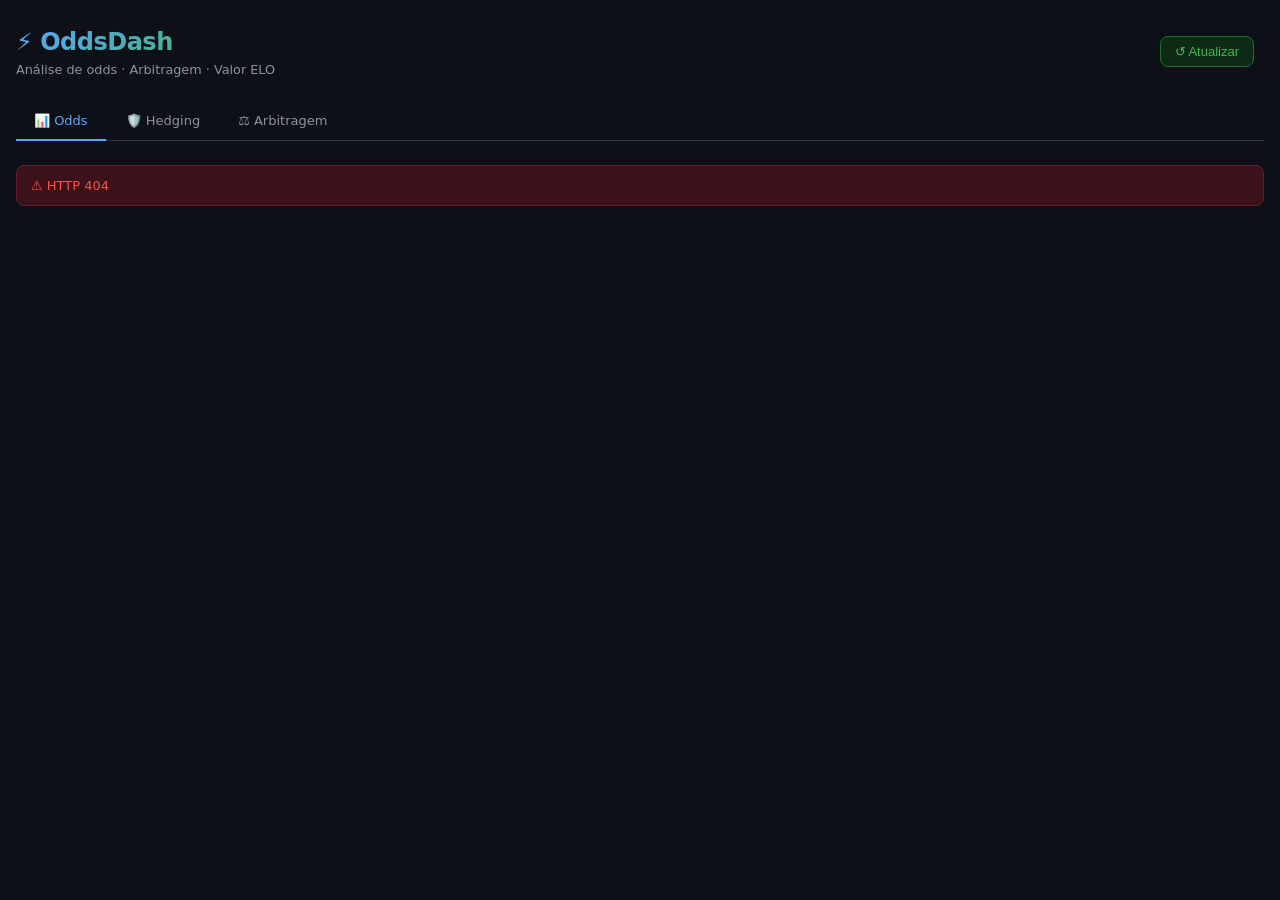
==== commit 8ecad31c: "refactored index" ====
--- a/index.html
+++ b/index.html
@@ -3,2410 +3,12 @@
 <head>
   <meta charset="UTF-8" />
   <meta name="viewport" content="width=device-width, initial-scale=1.0" />
-  <title>Odds Dashboard</title>
-  <style>
-    *, *::before, *::after { box-sizing: border-box; margin: 0; padding: 0; }
-
-    :root {
-      --bg: #0d1117;
-      --surface: #161b22;
-      --surface2: #21262d;
-      --border: #30363d;
-      --text: #e6edf3;
-      --muted: #8b949e;
-      --subtle: #484f58;
-
-      --green: #3fb950;
-      --green-bg: #0d2a14;
-      --green-dim: #1f6b30;
-      --blue: #58a6ff;
-      --blue-bg: #0d1f3c;
-      --amber: #d29922;
-      --amber-bg: #2d1e00;
-      --red: #f85149;
-      --red-bg: #3b1219;
-      --purple: #bc8cff;
-      --purple-bg: #2a1a40;
-      --cyan: #39d353;
-      --teal: #2dd4bf;
-
-      --home-bg: #0d1f3c; --home-fg: #58a6ff;
-      --draw-bg: #21262d; --draw-fg: #8b949e;
-      --away-bg: #2d1e00; --away-fg: #d29922;
-      --best-bg: #0d2a14; --best-fg: #3fb950;
-      --empty-bg: #161b22; --empty-fg: #484f58;
-      --danger-bg: #3b1219; --danger-fg: #f85149;
-
-      --radius: 8px;
-      --radius-lg: 12px;
-    }
-
-    body {
-      font-family: 'SF Pro Text', system-ui, -apple-system, sans-serif;
-      background: var(--bg);
-      color: var(--text);
-      font-size: 14px;
-      line-height: 1.5;
-    }
-
-    a { color: var(--blue); text-decoration: none; }
-
-    #app {
-      max-width: 1400px;
-      margin: 0 auto;
-      padding: 1.5rem 1rem 4rem;
-    }
-
-    /* ── Header ── */
-    header {
-      display: flex;
-      align-items: center;
-      gap: 12px;
-      margin-bottom: 1.5rem;
-    }
-    .logo {
-      font-size: 1.5rem;
-      background: linear-gradient(135deg, #58a6ff, #3fb950);
-      -webkit-background-clip: text;
-      -webkit-text-fill-color: transparent;
-      font-weight: 800;
-      letter-spacing: -0.5px;
-    }
-    header p { color: var(--muted); font-size: 0.8rem; }
-    .header-right { margin-left: auto; display: flex; align-items: center; gap: 10px; }
-
-    /* ── Tabs nav ── */
-    .main-nav {
-      display: flex;
-      gap: 2px;
-      border-bottom: 1px solid var(--border);
-      margin-bottom: 1.5rem;
-    }
-    .nav-tab {
-      padding: 8px 18px;
-      border: none;
-      background: transparent;
-      color: var(--muted);
-      font-size: 13px;
-      font-weight: 500;
-      cursor: pointer;
-      border-bottom: 2px solid transparent;
-      margin-bottom: -1px;
-      transition: color .15s, border-color .15s;
-    }
-    .nav-tab:hover { color: var(--text); }
-    .nav-tab.active { color: var(--blue); border-bottom-color: var(--blue); }
-
-    /* ── Panels ── */
-    .panel { display: none; }
-    .panel.active { display: block; }
-
-    /* ── Top controls ── */
-    .top-row {
-      display: flex;
-      gap: 8px;
-      margin-bottom: 1rem;
-      flex-wrap: wrap;
-      align-items: center;
-    }
-
-    /* ── League tabs ── */
-    .tab-section { margin-bottom: 1rem; }
-    .tab-label { font-size: 11px; color: var(--subtle); text-transform: uppercase; letter-spacing: .06em; font-weight: 600; margin-bottom: 8px; }
-    .tabs { display: flex; gap: 6px; flex-wrap: wrap; }
-    .tab {
-      padding: 5px 14px;
-      border-radius: 20px;
-      border: 1px solid var(--border);
-      background: transparent;
-      color: var(--muted);
-      font-size: 12px;
-      cursor: pointer;
-      transition: all .15s;
-    }
-    .tab:hover { background: var(--surface2); color: var(--text); }
-    .tab.active { background: var(--blue-bg); color: var(--blue); border-color: var(--blue); font-weight: 600; }
-
-    /* ── Stats cards ── */
-    .stats-row { display: flex; gap: 10px; flex-wrap: wrap; margin-bottom: 1.25rem; }
-    .stat-card {
-      border-radius: 10px;
-      padding: 10px 16px;
-      min-width: 110px;
-      border: 1px solid var(--border);
-      background: var(--surface);
-    }
-    .stat-card .stat-label { font-size: 11px; color: var(--muted); text-transform: uppercase; letter-spacing: .05em; }
-    .stat-card .stat-val   { font-size: 22px; font-weight: 700; }
-
-    /* ── Filter bar ── */
-    #filter-bar {
-      display: grid;
-      gap: 10px;
-      padding: 12px 14px;
-      background: var(--surface);
-      border-radius: var(--radius-lg);
-      border: 1px solid var(--border);
-      margin-bottom: 1rem;
-    }
-    .filter-row { display: flex; gap: 8px; flex-wrap: wrap; align-items: center; }
-    .filter-row .sep { width: 1px; height: 28px; background: var(--border); }
-
-    input[type=text], input[type=number], select {
-      padding: 7px 10px;
-      border: 1px solid var(--border);
-      border-radius: var(--radius);
-      font-size: 13px;
-      background: var(--surface2);
-      color: var(--text);
-    }
-    input[type=text]:focus, input[type=number]:focus, select:focus {
-      outline: none;
-      border-color: var(--blue);
-    }
-    #search-input { flex: 1 1 200px; min-width: 160px; }
-    .num-input { width: 72px; }
-    .muted-label { font-size: 12px; color: var(--muted); white-space: nowrap; }
-
-    .sort-btn {
-      display: inline-flex; align-items: center; gap: 4px;
-      padding: 5px 11px;
-      border-radius: 6px;
-      border: 1px solid var(--border);
-      background: transparent;
-      color: var(--muted);
-      font-size: 12px;
-      cursor: pointer;
-      white-space: nowrap;
-      transition: all .15s;
-    }
-    .sort-btn:hover { background: var(--surface2); color: var(--text); }
-    .sort-btn.active { background: var(--blue-bg); color: var(--blue); border-color: var(--blue); font-weight: 600; }
-
-    .btn {
-      padding: 7px 14px;
-      border: 1px solid var(--border);
-      border-radius: var(--radius);
-      font-size: 13px;
-      font-weight: 500;
-      cursor: pointer;
-      transition: opacity .15s;
-      background: var(--surface2);
-      color: var(--text);
-    }
-    .btn:disabled { opacity: .5; cursor: default; }
-    .btn-green  { background: var(--green-bg); color: var(--green); border-color: var(--green-dim); }
-    .btn-danger { background: var(--danger-bg); color: var(--danger-fg); border-color: #6b1d27; }
-    .btn-blue   { background: var(--blue-bg); color: var(--blue); border-color: #1a3a6b; }
-
-    .toggle-group {
-      display: flex; background: var(--surface);
-      border-radius: var(--radius); padding: 3px; gap: 2px;
-      border: 1px solid var(--border);
-    }
-    .toggle-opt {
-      padding: 5px 13px; border-radius: 6px; border: none;
-      background: transparent; color: var(--muted);
-      font-size: 12px; cursor: pointer;
-      transition: all .15s;
-    }
-    .toggle-opt.active { background: var(--blue-bg); color: var(--blue); font-weight: 600; }
-
-    /* ── Error ── */
-    .error-banner {
-      background: var(--danger-bg); color: var(--danger-fg);
-      padding: 10px 14px; border-radius: var(--radius);
-      font-size: 13px; margin-bottom: 1rem;
-      border: 1px solid #6b1d27;
-    }
-
-    .state-msg { text-align: center; padding: 3rem; color: var(--muted); font-size: 14px; }
-
-    /* ── Table ── */
-    .table-wrap { overflow-x: auto; border-radius: var(--radius-lg); border: 1px solid var(--border); }
-    table { width: 100%; border-collapse: collapse; font-size: 13px; }
-    thead tr { background: var(--surface); border-bottom: 1px solid var(--border); }
-    th {
-      padding: 10px 12px;
-      font-size: 11px; font-weight: 600; color: var(--muted);
-      text-transform: uppercase; letter-spacing: .04em;
-      white-space: nowrap;
-    }
-    th.left  { text-align: left; }
-    th.center { text-align: center; }
-    tbody tr { border-bottom: 1px solid var(--border); transition: background .1s; }
-    tbody tr:hover { background: var(--surface2); }
-    td { padding: 9px 12px; vertical-align: middle; }
-    td.right-border { border-right: 1px solid var(--border); }
-    .team-main { font-weight: 600; color: var(--text); }
-    .team-vs   { color: var(--muted); font-size: 11px; font-weight: 400; }
-    .league-flag { font-size: 15px; }
-    .league-name { color: var(--muted); font-size: 12px; }
-    .date-cell   { color: var(--muted); font-size: 12px; white-space: nowrap; }
-
-    /* odd badges */
-    .badge {
-      display: inline-flex; align-items: center; justify-content: center;
-      padding: 3px 10px;
-      border-radius: 6px; font-weight: 700; font-size: 13px;
-      min-width: 54px; text-align: center; gap: 4px;
-      border: 1px solid transparent;
-    }
-    .badge-empty { background: var(--empty-bg); color: var(--empty-fg); }
-    .badge-best  { background: var(--best-bg); color: var(--green); border-color: var(--green-dim); }
-    .badge-home  { background: var(--home-bg); color: var(--home-fg); }
-    .badge-draw  { background: var(--draw-bg); color: var(--draw-fg); }
-    .badge-away  { background: var(--away-bg); color: var(--away-fg); }
-    .badge-value { background: #1a2a0d; color: #7ee8a2; border-color: #3fb950; }
-    .badge-novalue { background: #2d1219; color: #f7768e; border-color: #f85149; }
-
-    /* trend arrows */
-    .trend-up   { color: var(--green); font-size: 11px; }
-    .trend-down { color: var(--red); font-size: 11px; }
-    .trend-flat { color: var(--muted); font-size: 11px; }
-
-    /* ELO pill */
-    .elo-bar {
-      display: inline-flex; gap: 4px; align-items: center;
-      font-size: 11px; color: var(--muted);
-    }
-    .elo-val { color: var(--purple); font-weight: 600; }
-
-    /* value dot */
-    .value-dot {
-      display: inline-block; width: 8px; height: 8px;
-      border-radius: 50%; margin-right: 2px;
-    }
-    .value-dot.good  { background: var(--green); }
-    .value-dot.bad   { background: var(--red); }
-    .value-dot.none  { background: var(--subtle); }
-
-    /* ── History modal ── */
-    .modal-overlay {
-      position: fixed; inset: 0; background: rgba(0,0,0,.7);
-      display: flex; align-items: center; justify-content: center;
-      z-index: 1000; padding: 1rem;
-    }
-    .modal {
-      background: var(--surface);
-      border: 1px solid var(--border);
-      border-radius: var(--radius-lg);
-      padding: 1.5rem;
-      max-width: 720px;
-      width: 100%;
-      max-height: 85vh;
-      overflow-y: auto;
-    }
-    .modal-header { display: flex; align-items: center; justify-content: space-between; margin-bottom: 1.25rem; }
-    .modal-title { font-size: 16px; font-weight: 700; }
-    .modal-close { background: none; border: none; color: var(--muted); font-size: 20px; cursor: pointer; padding: 2px 8px; }
-    .modal-close:hover { color: var(--text); }
-
-    .chart-container { position: relative; width: 100%; height: 220px; margin: 1rem 0; }
-    canvas.history-chart { width: 100% !important; height: 100% !important; }
-
-    .history-bm-tabs { display: flex; gap: 6px; flex-wrap: wrap; margin-bottom: 1rem; }
-    .history-bm-tab {
-      padding: 4px 12px; border-radius: 20px; border: 1px solid var(--border);
-      background: transparent; color: var(--muted); font-size: 12px; cursor: pointer;
-    }
-    .history-bm-tab.active { background: var(--blue-bg); color: var(--blue); border-color: var(--blue); }
-
-    /* ── Calculator panels ── */
-    .calc-wrap {
-      display: grid;
-      grid-template-columns: 1fr 1fr;
-      gap: 1.5rem;
-    }
-    @media (max-width: 768px) { .calc-wrap { grid-template-columns: 1fr; } }
-
-    .calc-card {
-      background: var(--surface);
-      border: 1px solid var(--border);
-      border-radius: var(--radius-lg);
-      padding: 1.5rem;
-    }
-    .calc-card h3 {
-      font-size: 15px; font-weight: 700; margin-bottom: 4px; display: flex; align-items: center; gap: 8px;
-    }
-    .calc-card .calc-desc { font-size: 12px; color: var(--muted); margin-bottom: 1.25rem; }
-
-    .calc-field { margin-bottom: 1rem; }
-    .calc-label { font-size: 12px; color: var(--muted); margin-bottom: 4px; display: block; font-weight: 500; }
-    .calc-input {
-      width: 100%;
-      padding: 9px 12px;
-      border: 1px solid var(--border);
-      border-radius: var(--radius);
-      font-size: 14px;
-      background: var(--surface2);
-      color: var(--text);
-    }
-    .calc-input:focus { outline: none; border-color: var(--blue); }
-
-    .calc-row { display: grid; grid-template-columns: 1fr 1fr; gap: 10px; }
-    .calc-row3 { display: grid; grid-template-columns: 1fr 1fr 1fr; gap: 10px; }
-
-    .calc-result {
-      background: var(--surface2);
-      border: 1px solid var(--border);
-      border-radius: var(--radius);
-      padding: 1rem 1.25rem;
-      margin-top: 1.25rem;
-    }
-    .calc-result-title { font-size: 11px; color: var(--muted); text-transform: uppercase; letter-spacing: .06em; margin-bottom: 10px; font-weight: 600; }
-    .calc-result-grid { display: grid; grid-template-columns: 1fr 1fr; gap: 8px; }
-    .calc-result-item .label { font-size: 11px; color: var(--muted); }
-    .calc-result-item .value { font-size: 18px; font-weight: 700; }
-    .value-green { color: var(--green); }
-    .value-red   { color: var(--red); }
-    .value-blue  { color: var(--blue); }
-    .value-amber { color: var(--amber); }
-
-    .calc-profit-bar {
-      height: 6px; border-radius: 3px; background: var(--surface);
-      margin-top: 8px; overflow: hidden;
-    }
-    .calc-profit-fill { height: 100%; border-radius: 3px; transition: width .3s; }
-
-    .arb-opportunity {
-      background: var(--green-bg);
-      border: 1px solid var(--green-dim);
-      border-radius: var(--radius);
-      padding: 10px 14px;
-      margin-top: 1rem;
-      display: flex; align-items: center; gap: 10px;
-    }
-    .arb-opportunity .arb-icon { font-size: 22px; }
-    .arb-opportunity .arb-text { font-size: 13px; color: var(--green); font-weight: 600; }
-    .no-arb {
-      background: var(--surface2);
-      border: 1px solid var(--border);
-      border-radius: var(--radius);
-      padding: 10px 14px;
-      margin-top: 1rem;
-      font-size: 13px; color: var(--muted);
-    }
-
-    /* footer */
-    .footer-line { margin-top: 1rem; font-size: 12px; color: var(--subtle); text-align: right; }
-
-    @media (max-width: 640px) {
-      .stats-row .stat-card { flex: 1 1 calc(50% - 5px); }
-      .calc-result-grid { grid-template-columns: 1fr; }
-    }
-
-    /* ELO section in modal */
-    .elo-section {
-      background: var(--purple-bg);
-      border: 1px solid #4a2e8a;
-      border-radius: var(--radius);
-      padding: 12px 16px;
-      margin-top: 1rem;
-    }
-    .elo-section-title { font-size: 12px; color: var(--purple); font-weight: 600; text-transform: uppercase; letter-spacing: .06em; margin-bottom: 8px; }
-    .elo-prob-row { display: flex; gap: 12px; align-items: center; flex-wrap: wrap; }
-    .elo-prob-item { text-align: center; }
-    .elo-prob-item .ep-label { font-size: 11px; color: var(--muted); }
-    .elo-prob-item .ep-val { font-size: 18px; font-weight: 700; color: var(--purple); }
-    .elo-prob-item .ep-odd { font-size: 12px; color: var(--muted); }
-
-    /* ── BETTING DETAILS MODAL (improved) ── */
-    .betting-modal-overlay {
-      position: fixed; inset: 0; background: rgba(0,0,0,.75);
-      display: flex; align-items: center; justify-content: center;
-      z-index: 1001; padding: 1rem;
-    }
-    .betting-modal {
-      background: var(--surface);
-      border: 1px solid var(--border);
-      border-radius: var(--radius-lg);
-      padding: 2rem;
-      max-width: 540px;
-      width: 100%;
-      box-shadow: 0 24px 80px rgba(0,0,0,.6);
-    }
-    .betting-modal-header {
-      display: flex; align-items: flex-start; justify-content: space-between; margin-bottom: 1.5rem;
-    }
-    .betting-modal-title { font-size: 18px; font-weight: 700; color: var(--text); }
-    .betting-modal-subtitle { font-size: 12px; color: var(--muted); margin-top: 3px; }
-    .betting-modal-close {
-      background: none; border: 1px solid var(--border); color: var(--muted);
-      font-size: 18px; cursor: pointer; padding: 0; width: 32px; height: 32px;
-      display: flex; align-items: center; justify-content: center;
-      border-radius: 6px; flex-shrink: 0;
-    }
-    .betting-modal-close:hover { color: var(--text); background: var(--surface2); }
-
-    /* Bet type selector */
-    .bet-type-grid {
-      display: grid; grid-template-columns: 1fr 1fr 1fr;
-      gap: 8px; margin-bottom: 1.25rem;
-    }
-    .bet-type-card {
-      background: var(--surface2);
-      border: 2px solid var(--border);
-      border-radius: var(--radius);
-      padding: 10px 8px;
-      text-align: center;
-      cursor: pointer;
-      transition: all .18s;
-      user-select: none;
-    }
-    .bet-type-card:hover { border-color: var(--blue); }
-    .bet-type-card.selected-home { border-color: var(--blue); background: var(--home-bg); }
-    .bet-type-card.selected-draw { border-color: var(--muted); background: var(--draw-bg); }
-    .bet-type-card.selected-away { border-color: var(--amber); background: var(--away-bg); }
-    .bet-type-label { font-size: 10px; color: var(--muted); text-transform: uppercase; letter-spacing: .06em; font-weight: 600; margin-bottom: 6px; }
-    .bet-type-odd { font-size: 26px; font-weight: 800; margin-bottom: 4px; }
-    .bet-type-odd-home { color: var(--blue); }
-    .bet-type-odd-draw { color: var(--muted); }
-    .bet-type-odd-away { color: var(--amber); }
-    .bet-type-team { font-size: 11px; color: var(--muted); white-space: nowrap; overflow: hidden; text-overflow: ellipsis; }
-    .bet-type-selected-badge {
-      display: inline-block; font-size: 9px; background: var(--green); color: #000;
-      border-radius: 4px; padding: 1px 6px; margin-top: 4px; font-weight: 700;
-    }
-
-    /* Bookmaker selector */
-    .bm-select-wrap { margin-bottom: 1.25rem; }
-    .bm-select-label { font-size: 11px; color: var(--muted); text-transform: uppercase; letter-spacing: .06em; font-weight: 600; margin-bottom: 6px; display: block; }
-    .bm-select { width: 100%; padding: 9px 12px; border: 1px solid var(--border); border-radius: var(--radius); font-size: 13px; background: var(--surface2); color: var(--text); }
-    .bm-select:focus { outline: none; border-color: var(--blue); }
-
-    /* Stake input */
-    .betting-stake-input-wrap { margin-bottom: 1.25rem; }
-    .betting-stake-label { font-size: 11px; color: var(--muted); text-transform: uppercase; letter-spacing: .06em; margin-bottom: 6px; display: block; font-weight: 600; }
-    .stake-row { display: flex; gap: 8px; align-items: center; }
-    .betting-stake-input {
-      flex: 1; padding: 10px 12px; border: 2px solid var(--border); border-radius: var(--radius);
-      font-size: 18px; background: var(--surface2); color: var(--text); font-weight: 700;
-      transition: border-color .2s;
-    }
-    .betting-stake-input:focus { outline: none; border-color: var(--blue); }
-    .stake-quick { padding: 8px 12px; border: 1px solid var(--border); border-radius: var(--radius); background: var(--surface2); color: var(--muted); font-size: 12px; cursor: pointer; transition: all .15s; }
-    .stake-quick:hover { background: var(--blue-bg); color: var(--blue); border-color: var(--blue); }
-
-    /* Result box */
-    .betting-result-box {
-      border-radius: var(--radius);
-      padding: 1rem 1.25rem;
-      margin-bottom: 1.25rem;
-      border: 1px solid var(--border);
-    }
-    .betting-result-box.positive { background: var(--green-bg); border-color: var(--green-dim); }
-    .betting-result-box.neutral  { background: var(--surface2); }
-    .result-row { display: flex; justify-content: space-between; align-items: center; padding: 4px 0; }
-    .result-row + .result-row { border-top: 1px solid rgba(255,255,255,.06); }
-    .result-label { font-size: 12px; color: var(--muted); }
-    .result-value { font-size: 14px; font-weight: 700; color: var(--text); }
-    .result-value.green { color: var(--green); }
-    .result-value.blue  { color: var(--blue); }
-    .result-value.amber { color: var(--amber); }
-    .result-main { font-size: 22px; font-weight: 800; }
-
-    /* Value badge in modal */
-    .value-badge { display: inline-flex; align-items: center; gap: 5px; padding: 4px 10px; border-radius: 20px; font-size: 12px; font-weight: 600; margin-bottom: 1rem; }
-    .value-badge.good { background: var(--green-bg); color: var(--green); border: 1px solid var(--green-dim); }
-    .value-badge.bad  { background: var(--danger-bg); color: var(--danger-fg); border: 1px solid #6b1d27; }
-    .value-badge.none { background: var(--surface2); color: var(--muted); border: 1px solid var(--border); }
-
-    .betting-buttons { display: flex; gap: 10px; }
-    .betting-btn-main { flex: 1; padding: 11px 16px; background: var(--green-bg); color: var(--green); border: 1px solid var(--green-dim);
-      border-radius: var(--radius); font-size: 14px; font-weight: 600; cursor: pointer; transition: all .2s; }
-    .betting-btn-main:hover { background: var(--green-dim); }
-    .betting-btn-close { padding: 11px 20px; background: var(--surface2); color: var(--text); border: 1px solid var(--border);
-      border-radius: var(--radius); font-size: 14px; font-weight: 600; cursor: pointer; transition: all .2s; }
-    .betting-btn-close:hover { background: var(--border); }
-
-    /* sparkline in table */
-    .sparkline { display: inline-flex; align-items: flex-end; gap: 2px; height: 18px; vertical-align: middle; }
-    .spark-bar { width: 4px; border-radius: 2px; background: var(--blue); opacity: .7; }
-
-    /* loading spinner */
-    @keyframes spin { to { transform: rotate(360deg); } }
-    .spinner { display: inline-block; width: 14px; height: 14px; border: 2px solid var(--border); border-top-color: var(--blue); border-radius: 50%; animation: spin .7s linear infinite; vertical-align: middle; margin-right: 6px; }
-
-    /* ── CÁLCULOS AUTO PANEL ── */
-    .auto-calc-header {
-      display: flex; gap: 12px; margin-bottom: 1.5rem; align-items: flex-start; flex-wrap: wrap;
-    }
-    .auto-calc-header .calc-card { flex: 1; min-width: 260px; }
-
-    .match-picker {
-      background: var(--surface);
-      border: 1px solid var(--border);
-      border-radius: var(--radius-lg);
-      padding: 1.5rem;
-      margin-bottom: 1.5rem;
-    }
-    .match-picker h3 { font-size: 15px; font-weight: 700; margin-bottom: 4px; }
-    .match-picker-desc { font-size: 12px; color: var(--muted); margin-bottom: 1.25rem; }
-
-    .match-teams-row { display: grid; grid-template-columns: 1fr auto 1fr; gap: 12px; align-items: center; margin-bottom: 1.25rem; }
-    .team-input-wrap { position: relative; }
-    .team-input { width: 100%; padding: 10px 12px; border: 1px solid var(--border); border-radius: var(--radius); font-size: 15px; font-weight: 600; background: var(--surface2); color: var(--text); }
-    .team-input:focus { outline: none; border-color: var(--blue); }
-    .team-input-label { font-size: 10px; color: var(--muted); text-transform: uppercase; letter-spacing: .06em; font-weight: 600; margin-bottom: 4px; }
-    .vs-badge { color: var(--muted); font-size: 13px; font-weight: 700; text-align: center; }
-
-    .auto-odds-row { display: grid; grid-template-columns: 1fr 1fr 1fr; gap: 10px; margin-bottom: 1rem; }
-    .auto-odd-input { }
-    .auto-odd-label { font-size: 10px; color: var(--muted); text-transform: uppercase; letter-spacing: .06em; font-weight: 600; margin-bottom: 4px; }
-    .auto-odd-value { width: 100%; padding: 9px 12px; border: 1px solid var(--border); border-radius: var(--radius); font-size: 16px; font-weight: 700; background: var(--surface2); color: var(--text); text-align: center; }
-    .auto-odd-value.home-odd { color: var(--blue); border-color: #1a3a6b; }
-    .auto-odd-value.draw-odd { color: var(--muted); }
-    .auto-odd-value.away-odd { color: var(--amber); border-color: #4a3000; }
-    .auto-odd-value:focus { outline: none; border-color: var(--blue); }
-
-    .stake-row-auto { display: flex; gap: 10px; align-items: center; margin-bottom: 1.25rem; }
-    .stake-row-auto label { font-size: 12px; color: var(--muted); white-space: nowrap; }
-    .stake-row-auto input { width: 120px; padding: 9px 12px; border: 1px solid var(--border); border-radius: var(--radius); font-size: 15px; font-weight: 700; background: var(--surface2); color: var(--text); }
-    .stake-row-auto input:focus { outline: none; border-color: var(--blue); }
-
-    .auto-calc-btn { padding: 10px 24px; background: var(--blue-bg); color: var(--blue); border: 1px solid #1a3a6b; border-radius: var(--radius); font-size: 14px; font-weight: 600; cursor: pointer; transition: all .2s; }
-    .auto-calc-btn:hover { background: #1a3a6b; }
-
-    .auto-results-grid { display: grid; grid-template-columns: repeat(auto-fit, minmax(260px, 1fr)); gap: 1rem; margin-top: 1.5rem; }
-
-    .auto-result-card {
-      background: var(--surface);
-      border: 1px solid var(--border);
-      border-radius: var(--radius-lg);
-      padding: 1.25rem;
-    }
-    .auto-result-card h4 { font-size: 13px; font-weight: 700; margin-bottom: 1rem; color: var(--text); display: flex; align-items: center; gap: 6px; }
-    .auto-row { display: flex; justify-content: space-between; align-items: center; padding: 5px 0; border-bottom: 1px solid rgba(255,255,255,.05); font-size: 13px; }
-    .auto-row:last-child { border-bottom: none; }
-    .auto-row .al { color: var(--muted); }
-    .auto-row .av { font-weight: 600; }
-    .ev-pos { color: var(--green); }
-    .ev-neg { color: var(--red); }
-
-    .arb-result-box {
-      border-radius: var(--radius);
-      padding: 12px 14px;
-      margin-top: 10px;
-    }
-    .arb-result-box.arb-yes { background: var(--green-bg); border: 1px solid var(--green-dim); }
-    .arb-result-box.arb-no  { background: var(--surface2); border: 1px solid var(--border); }
-
-    .presets-row { display: flex; gap: 6px; flex-wrap: wrap; margin-bottom: 1.25rem; }
-    .preset-btn { padding: 5px 12px; border: 1px solid var(--border); border-radius: 20px; background: transparent; color: var(--muted); font-size: 12px; cursor: pointer; transition: all .15s; }
-    .preset-btn:hover { background: var(--surface2); color: var(--text); }
-
-    .kelly-bar { height: 6px; border-radius: 3px; background: var(--surface2); margin-top: 6px; overflow: hidden; }
-    .kelly-fill { height: 100%; border-radius: 3px; background: var(--green); transition: width .4s; }
-
-    .divider { height: 1px; background: var(--border); margin: 1.5rem 0; }
-
-    .info-pill { display: inline-flex; align-items: center; gap: 4px; padding: 3px 10px; border-radius: 20px; font-size: 11px; font-weight: 600; }
-    .info-pill.green { background: var(--green-bg); color: var(--green); border: 1px solid var(--green-dim); }
-    .info-pill.red   { background: var(--danger-bg); color: var(--danger-fg); border: 1px solid #6b1d27; }
-    .info-pill.blue  { background: var(--blue-bg); color: var(--blue); border: 1px solid #1a3a6b; }
-    .info-pill.amber { background: var(--amber-bg); color: var(--amber); border: 1px solid #6b4000; }
-
-    .auto-bm-row { display: grid; grid-template-columns: 1fr 1fr 1fr; gap: 8px; margin-bottom: 1rem; }
-    .auto-bm-input-wrap { }
-    .auto-bm-label { font-size: 10px; color: var(--muted); text-transform: uppercase; letter-spacing: .06em; font-weight: 600; margin-bottom: 4px; }
-    .auto-bm-input { width: 100%; padding: 7px 10px; border: 1px solid var(--border); border-radius: var(--radius); font-size: 12px; background: var(--surface2); color: var(--text); }
-    .auto-bm-input:focus { outline: none; border-color: var(--blue); }
-  </style>
+  <title>OddsDash - Redirecionando</title>
+  <script>
+    window.location.href = '/odds.html';
+  </script>
 </head>
 <body>
-<div id="app">
-
-  <header>
-    <div>
-      <div class="logo">⚡ OddsDash</div>
-      <p>Análise de odds · Arbitragem · Valor ELO · Cálculos Automáticos</p>
-    </div>
-    <div class="header-right">
-      <button id="refresh-btn" class="btn btn-green">↺ Atualizar</button>
-      <span id="last-update" style="font-size:12px;color:var(--muted)"></span>
-    </div>
-  </header>
-
-  <!-- Main nav -->
-  <nav class="main-nav">
-    <button class="nav-tab active" data-panel="odds">📊 Odds</button>
-    <button class="nav-tab" data-panel="calcos">🧮 Cálculos Auto</button>
-    <button class="nav-tab" data-panel="hedging">🛡️ Hedging</button>
-    <button class="nav-tab" data-panel="arbitrage">⚖️ Arbitragem</button>
-  </nav>
-
-  <!-- Error banner -->
-  <div id="error-banner" class="error-banner" style="display:none"></div>
-
-  <!-- ══════════════ ODDS PANEL ══════════════ -->
-  <div id="panel-odds" class="panel active">
-
-    <div class="top-row">
-      <div class="toggle-group">
-        <button class="toggle-opt active" data-view="best-odds">★ Melhores odds</button>
-        <button class="toggle-opt" data-view="all-bookmakers">Todos</button>
-      </div>
-      <div style="margin-left:auto; display:flex; gap:8px; align-items:center">
-        <label class="muted-label" style="display:flex;align-items:center;gap:6px;cursor:pointer">
-          <input type="checkbox" id="show-elo" style="accent-color:var(--purple)"> Análise ELO
-        </label>
-        <label class="muted-label" style="display:flex;align-items:center;gap:6px;cursor:pointer">
-          <input type="checkbox" id="value-only" style="accent-color:var(--green)"> Só valor
-        </label>
-      </div>
-    </div>
-
-    <div class="tab-section">
-      <div class="tab-label">Competições</div>
-      <div class="tabs" id="league-tabs">
-        <button class="tab active" data-key="top">🏆 Top Ligas</button>
-      </div>
-    </div>
-
-    <div class="tab-section" id="bm-section" style="display:none">
-      <div class="tab-label">Casas de Apostas</div>
-      <div class="tabs" id="bm-tabs">
-        <button class="tab active" data-key="all">✓ Todas</button>
-      </div>
-    </div>
-
-    <div class="stats-row">
-      <div class="stat-card" style="border-color:#1a3a6b">
-        <div class="stat-label">Jogos</div>
-        <div class="stat-val" id="stat-games" style="color:var(--blue)">—</div>
-      </div>
-      <div class="stat-card" style="border-color:var(--green-dim)">
-        <div class="stat-label">Melhor casa</div>
-        <div class="stat-val" id="stat-home" style="color:var(--green)">—</div>
-      </div>
-      <div class="stat-card" style="border-color:var(--border)">
-        <div class="stat-label">Melhor empate</div>
-        <div class="stat-val" id="stat-draw" style="color:var(--muted)">—</div>
-      </div>
-      <div class="stat-card" style="border-color:#6b4000">
-        <div class="stat-label">Melhor fora</div>
-        <div class="stat-val" id="stat-away" style="color:var(--amber)">—</div>
-      </div>
-      <div class="stat-card" style="border-color:#4a2e8a">
-        <div class="stat-label">Apostas valor</div>
-        <div class="stat-val" id="stat-value" style="color:var(--purple)">—</div>
-      </div>
-    </div>
-
-    <div id="filter-bar">
-      <div class="filter-row">
-        <input id="search-input" type="text" placeholder="🔍 Pesquisar equipa ou liga..." />
-        <span class="muted-label">Ordenar:</span>
-        <button class="sort-btn active" data-sort="date">Data ↑</button>
-        <button class="sort-btn" data-sort="game">Jogo</button>
-        <button class="sort-btn" data-sort="home">1 Casa</button>
-        <button class="sort-btn" data-sort="draw">X Empate</button>
-        <button class="sort-btn" data-sort="away">2 Fora</button>
-      </div>
-      <div class="filter-row">
-        <span class="muted-label">Odds entre:</span>
-        <input class="num-input" id="min-odd" type="number" placeholder="Mín" step="0.1" min="1" />
-        <span class="muted-label">e</span>
-        <input class="num-input" id="max-odd" type="number" placeholder="Máx" step="0.1" min="1" />
-        <select id="odd-focus">
-          <option value="all">Qualquer odd</option>
-          <option value="home">Só casa (1)</option>
-          <option value="draw">Só empate (X)</option>
-          <option value="away">Só fora (2)</option>
-        </select>
-        <button id="clear-btn" class="btn btn-danger" style="display:none;margin-left:auto">✕ Limpar</button>
-      </div>
-    </div>
-
-    <div id="content">
-      <div class="state-msg"><span class="spinner"></span>A carregar odds…</div>
-    </div>
-    <div class="footer-line" id="footer-line"></div>
-  </div>
-
-  <!-- ══════════════ CÁLCULOS AUTO PANEL ══════════════ -->
-  <div id="panel-calcos" class="panel">
-    <div style="margin-bottom:1.5rem">
-      <h2 style="font-size:1.1rem;font-weight:700;margin-bottom:4px">🧮 Cálculos Automáticos por Jogo</h2>
-      <p style="color:var(--muted);font-size:13px">Escolhe um jogo, insere equipas e odds — calculamos tudo automaticamente: valor esperado, Kelly criterion, arbitragem e mais.</p>
-    </div>
-
-    <!-- Match Picker -->
-    <div class="match-picker">
-      <h3>⚽ Configurar Jogo</h3>
-      <p class="match-picker-desc">Preenche as equipas, odds das 3 casas de apostas e o valor a apostar.</p>
-
-      <!-- Team names -->
-      <div class="match-teams-row">
-        <div>
-          <div class="team-input-label">🏠 Equipa Casa</div>
-          <input class="team-input" id="ac-home-team" type="text" placeholder="ex: Benfica" value="">
-        </div>
-        <div class="vs-badge">VS</div>
-        <div>
-          <div class="team-input-label">✈️ Equipa Fora</div>
-          <input class="team-input" id="ac-away-team" type="text" placeholder="ex: Porto" value="">
-        </div>
-      </div>
-
-      <!-- Quick presets from spreadsheet -->
-      <div style="margin-bottom:1rem">
-        <div class="tab-label" style="margin-bottom:6px">Jogos de exemplo (da sheet)</div>
-        <div class="presets-row" id="preset-matches">
-          <button class="preset-btn" data-home="Galatasaray" data-away="Liverpool" data-h="2.20" data-d="3.60" data-a="3.20">Gala vs Liverpool</button>
-          <button class="preset-btn" data-home="Newcastle" data-away="Barcelona" data-h="3.80" data-d="3.50" data-a="2.00">Newcastle vs Barca</button>
-          <button class="preset-btn" data-home="Atlético" data-away="Tottenham" data-h="2.10" data-d="3.40" data-a="3.90">Atleti vs Spurs</button>
-          <button class="preset-btn" data-home="Atalanta" data-away="Bayern" data-h="3.20" data-d="3.50" data-a="2.30">Atalanta vs Bayern</button>
-        </div>
-      </div>
-
-      <!-- Bookmaker odds (3 bookmakers) -->
-      <div style="margin-bottom:1rem">
-        <div class="tab-label" style="margin-bottom:8px">Odds por Casa de Apostas</div>
-
-        <div class="auto-bm-row">
-          <div class="auto-bm-input-wrap">
-            <div class="auto-bm-label">🏦 Casa 1 (nome)</div>
-            <input class="auto-bm-input" id="bm1-name" type="text" placeholder="ex: Betano" value="Betano">
-          </div>
-          <div class="auto-bm-input-wrap">
-            <div class="auto-bm-label">🏦 Casa 2 (nome)</div>
-            <input class="auto-bm-input" id="bm2-name" type="text" placeholder="ex: bet365" value="bet365">
-          </div>
-          <div class="auto-bm-input-wrap">
-            <div class="auto-bm-label">🏦 Casa 3 (nome)</div>
-            <input class="auto-bm-input" id="bm3-name" type="text" placeholder="ex: Unibet" value="Unibet">
-          </div>
-        </div>
-
-        <!-- BM1 odds -->
-        <div style="margin-bottom:8px">
-          <div style="font-size:11px;color:var(--muted);margin-bottom:4px;font-weight:600" id="bm1-odds-label">Odds — Betano</div>
-          <div class="auto-odds-row">
-            <div class="auto-odd-input">
-              <div class="auto-odd-label">1 Casa</div>
-              <input class="auto-odd-value home-odd" id="bm1-h" type="number" placeholder="2.10" step="0.01" min="1">
-            </div>
-            <div class="auto-odd-input">
-              <div class="auto-odd-label">X Empate</div>
-              <input class="auto-odd-value draw-odd" id="bm1-d" type="number" placeholder="3.40" step="0.01" min="1">
-            </div>
-            <div class="auto-odd-input">
-              <div class="auto-odd-label">2 Fora</div>
-              <input class="auto-odd-value away-odd" id="bm1-a" type="number" placeholder="3.60" step="0.01" min="1">
-            </div>
-          </div>
-        </div>
-
-        <!-- BM2 odds -->
-        <div style="margin-bottom:8px">
-          <div style="font-size:11px;color:var(--muted);margin-bottom:4px;font-weight:600" id="bm2-odds-label">Odds — bet365</div>
-          <div class="auto-odds-row">
-            <div class="auto-odd-input">
-              <div class="auto-odd-label">1 Casa</div>
-              <input class="auto-odd-value home-odd" id="bm2-h" type="number" placeholder="2.15" step="0.01" min="1">
-            </div>
-            <div class="auto-odd-input">
-              <div class="auto-odd-label">X Empate</div>
-              <input class="auto-odd-value draw-odd" id="bm2-d" type="number" placeholder="3.50" step="0.01" min="1">
-            </div>
-            <div class="auto-odd-input">
-              <div class="auto-odd-label">2 Fora</div>
-              <input class="auto-odd-value away-odd" id="bm2-a" type="number" placeholder="3.40" step="0.01" min="1">
-            </div>
-          </div>
-        </div>
-
-        <!-- BM3 odds -->
-        <div style="margin-bottom:1rem">
-          <div style="font-size:11px;color:var(--muted);margin-bottom:4px;font-weight:600" id="bm3-odds-label">Odds — Unibet</div>
-          <div class="auto-odds-row">
-            <div class="auto-odd-input">
-              <div class="auto-odd-label">1 Casa</div>
-              <input class="auto-odd-value home-odd" id="bm3-h" type="number" placeholder="2.05" step="0.01" min="1">
-            </div>
-            <div class="auto-odd-input">
-              <div class="auto-odd-label">X Empate</div>
-              <input class="auto-odd-value draw-odd" id="bm3-d" type="number" placeholder="3.45" step="0.01" min="1">
-            </div>
-            <div class="auto-odd-input">
-              <div class="auto-odd-label">2 Fora</div>
-              <input class="auto-odd-value away-odd" id="bm3-a" type="number" placeholder="3.70" step="0.01" min="1">
-            </div>
-          </div>
-        </div>
-      </div>
-
-      <!-- Stake + model prob -->
-      <div style="display:grid;grid-template-columns:1fr 1fr 1fr auto;gap:12px;align-items:flex-end">
-        <div>
-          <label class="auto-bm-label">💰 Valor a apostar (€)</label>
-          <input class="auto-bm-input" id="ac-stake" type="number" value="100" min="1" step="1" style="font-size:16px;font-weight:700;padding:9px 12px">
-        </div>
-        <div>
-          <label class="auto-bm-label">📊 Prob. Modelo Casa (%)</label>
-          <input class="auto-bm-input" id="ac-prob-h" type="number" placeholder="ex: 45" step="0.1" min="0" max="100">
-        </div>
-        <div>
-          <label class="auto-bm-label">📊 Prob. Modelo Fora (%)</label>
-          <input class="auto-bm-input" id="ac-prob-a" type="number" placeholder="ex: 30" step="0.1" min="0" max="100">
-        </div>
-        <button class="auto-calc-btn" id="ac-run-btn">▶ Calcular</button>
-      </div>
-    </div>
-
-    <!-- Results -->
-    <div id="ac-results" style="display:none">
-      <div style="display:flex;align-items:center;gap:10px;margin-bottom:1rem">
-        <h3 style="font-size:15px;font-weight:700" id="ac-results-title">Resultados</h3>
-        <span id="ac-best-pill"></span>
-      </div>
-      <div class="auto-results-grid" id="ac-results-grid"></div>
-    </div>
-    <div id="ac-placeholder" style="text-align:center;padding:3rem;color:var(--muted);font-size:14px">
-      Preenche os dados e clica em <strong>▶ Calcular</strong> para ver os resultados.
-    </div>
-  </div>
-
-  <!-- ══════════════ HEDGING PANEL ══════════════ -->
-  <div id="panel-hedging" class="panel">
-    <div style="margin-bottom:1.25rem">
-      <h2 style="font-size:1.1rem;font-weight:700;margin-bottom:4px">🛡️ Calculadora de Hedging</h2>
-      <p style="color:var(--muted);font-size:13px">Calcula quanto apostar na direção oposta para garantir lucro ou minimizar perdas.</p>
-    </div>
-    <div class="calc-wrap">
-      <div class="calc-card">
-        <h3>Hedge Simples</h3>
-        <div class="calc-desc">Aposta original + aposta de cobertura num resultado oposto.</div>
-        <div class="calc-field">
-          <label class="calc-label">Aposta original (€)</label>
-          <input class="calc-input" id="h-stake" type="number" placeholder="ex: 100" min="0" step="0.01" value="100">
-        </div>
-        <div class="calc-row">
-          <div class="calc-field">
-            <label class="calc-label">Odd original</label>
-            <input class="calc-input" id="h-odds-orig" type="number" placeholder="ex: 3.50" min="1" step="0.01" value="3.50">
-          </div>
-          <div class="calc-field">
-            <label class="calc-label">Odd de hedge</label>
-            <input class="calc-input" id="h-odds-hedge" type="number" placeholder="ex: 2.10" min="1" step="0.01" value="2.10">
-          </div>
-        </div>
-        <div class="calc-field">
-          <label class="calc-label">Tipo de hedge</label>
-          <select class="calc-input" id="h-mode">
-            <option value="guaranteed">Lucro garantido (igual nos 2 cenários)</option>
-            <option value="breakeven">Break-even (sem perdas)</option>
-            <option value="partial">Parcial — % de cobertura</option>
-          </select>
-        </div>
-        <div class="calc-field" id="h-pct-wrap" style="display:none">
-          <label class="calc-label">Cobertura (%)</label>
-          <input class="calc-input" id="h-pct" type="number" placeholder="ex: 50" min="1" max="100" value="50">
-        </div>
-        <div class="calc-result" id="h-result">
-          <div class="calc-result-title">Resultado</div>
-          <div class="calc-result-grid" id="h-grid"></div>
-        </div>
-      </div>
-
-      <div class="calc-card">
-        <h3>Lay Bet (Exchange)</h3>
-        <div class="calc-desc">Calcular aposta lay numa exchange (Betfair) para cobrir aposta back.</div>
-        <div class="calc-field">
-          <label class="calc-label">Aposta Back (€)</label>
-          <input class="calc-input" id="l-back-stake" type="number" placeholder="ex: 50" min="0" step="0.01" value="50">
-        </div>
-        <div class="calc-row">
-          <div class="calc-field">
-            <label class="calc-label">Odd Back</label>
-            <input class="calc-input" id="l-back-odds" type="number" placeholder="ex: 4.00" min="1" step="0.01" value="4.00">
-          </div>
-          <div class="calc-field">
-            <label class="calc-label">Odd Lay</label>
-            <input class="calc-input" id="l-lay-odds" type="number" placeholder="ex: 4.20" min="1" step="0.01" value="4.20">
-          </div>
-        </div>
-        <div class="calc-field">
-          <label class="calc-label">Comissão Exchange (%)</label>
-          <input class="calc-input" id="l-commission" type="number" placeholder="ex: 5" min="0" max="20" step="0.1" value="5">
-        </div>
-        <div class="calc-result" id="l-result">
-          <div class="calc-result-title">Resultado</div>
-          <div class="calc-result-grid" id="l-grid"></div>
-        </div>
-      </div>
-    </div>
-  </div>
-
-  <!-- ══════════════ ARBITRAGE PANEL ══════════════ -->
-  <div id="panel-arbitrage" class="panel">
-    <div style="margin-bottom:1.25rem">
-      <h2 style="font-size:1.1rem;font-weight:700;margin-bottom:4px">⚖️ Calculadora de Arbitragem</h2>
-      <p style="color:var(--muted);font-size:13px">Identifica e calcula apostas de surebet em diferentes casas para lucro garantido.</p>
-    </div>
-    <div class="calc-wrap">
-      <div class="calc-card">
-        <h3>Arbitragem 2 resultados</h3>
-        <div class="calc-desc">Ex: Over/Under, ambas as equipas a marcar, etc.</div>
-        <div class="calc-field">
-          <label class="calc-label">Total a apostar (€)</label>
-          <input class="calc-input" id="a2-total" type="number" placeholder="ex: 200" min="0" step="1" value="200">
-        </div>
-        <div class="calc-row">
-          <div class="calc-field">
-            <label class="calc-label">Odd 1 (casa A)</label>
-            <input class="calc-input" id="a2-o1" type="number" placeholder="ex: 2.10" min="1" step="0.01" value="2.10">
-          </div>
-          <div class="calc-field">
-            <label class="calc-label">Odd 2 (casa B)</label>
-            <input class="calc-input" id="a2-o2" type="number" placeholder="ex: 2.05" min="1" step="0.01" value="2.05">
-          </div>
-        </div>
-        <div class="calc-result" id="a2-result">
-          <div class="calc-result-title">Resultado</div>
-          <div id="a2-output"></div>
-        </div>
-      </div>
-
-      <div class="calc-card">
-        <h3>Arbitragem 3 resultados (1X2)</h3>
-        <div class="calc-desc">Futebol: vitória casa · empate · vitória fora em 3 casas diferentes.</div>
-        <div class="calc-field">
-          <label class="calc-label">Total a apostar (€)</label>
-          <input class="calc-input" id="a3-total" type="number" placeholder="ex: 300" min="0" step="1" value="300">
-        </div>
-        <div class="calc-row3">
-          <div class="calc-field">
-            <label class="calc-label">Odd 1 (Casa)</label>
-            <input class="calc-input" id="a3-o1" type="number" placeholder="2.20" min="1" step="0.01" value="2.20">
-          </div>
-          <div class="calc-field">
-            <label class="calc-label">Odd X (Empate)</label>
-            <input class="calc-input" id="a3-ox" type="number" placeholder="3.50" min="1" step="0.01" value="3.50">
-          </div>
-          <div class="calc-field">
-            <label class="calc-label">Odd 2 (Fora)</label>
-            <input class="calc-input" id="a3-o2" type="number" placeholder="3.80" min="1" step="0.01" value="3.80">
-          </div>
-        </div>
-        <div class="calc-row3" style="margin-top:-4px">
-          <div class="calc-field">
-            <label class="calc-label">Casa (bookmaker)</label>
-            <input class="calc-input" id="a3-b1" type="text" placeholder="Betano" value="Casa A">
-          </div>
-          <div class="calc-field">
-            <label class="calc-label">Casa empate</label>
-            <input class="calc-input" id="a3-bx" type="text" placeholder="bet365" value="Casa B">
-          </div>
-          <div class="calc-field">
-            <label class="calc-label">Casa fora</label>
-            <input class="calc-input" id="a3-b2" type="text" placeholder="Unibet" value="Casa C">
-          </div>
-        </div>
-        <div class="calc-result" id="a3-result">
-          <div class="calc-result-title">Resultado</div>
-          <div id="a3-output"></div>
-        </div>
-      </div>
-    </div>
-
-    <!-- Live arb scanner -->
-    <div class="calc-card" style="margin-top:1.5rem">
-      <h3>🔍 Scanner de Arbitragem — Dados Actuais</h3>
-      <div class="calc-desc">Detecta automaticamente surebets nos jogos carregados. Atualiza com o botão acima.</div>
-      <div id="arb-scanner-output">
-        <div class="state-msg" style="padding:1.5rem">Carrega odds primeiro (painel Odds) para detectar surebets.</div>
-      </div>
-    </div>
-  </div>
-
-</div><!-- /app -->
-
-<!-- ── IMPROVED Betting Details Modal ── -->
-<div id="betting-modal" class="betting-modal-overlay" style="display:none">
-  <div class="betting-modal">
-    <div class="betting-modal-header">
-      <div>
-        <div class="betting-modal-title" id="betting-modal-game">—</div>
-        <div class="betting-modal-subtitle" id="betting-modal-info">—</div>
-      </div>
-      <button class="betting-modal-close" id="betting-modal-close">✕</button>
-    </div>
-
-    <!-- Value badge -->
-    <div id="betting-value-badge"></div>
-
-    <!-- Bet type selector -->
-    <div style="margin-bottom:1.25rem">
-      <div style="font-size:11px;color:var(--muted);text-transform:uppercase;letter-spacing:.06em;font-weight:600;margin-bottom:8px">Escolhe o tipo de aposta</div>
-      <div class="bet-type-grid" id="bet-type-grid">
-        <div class="bet-type-card" id="btc-home" onclick="selectBetType('home')">
-          <div class="bet-type-label">1 Casa</div>
-          <div class="bet-type-odd bet-type-odd-home" id="bto-home">—</div>
-          <div class="bet-type-team" id="btt-home">—</div>
-        </div>
-        <div class="bet-type-card" id="btc-draw" onclick="selectBetType('draw')">
-          <div class="bet-type-label">X Empate</div>
-          <div class="bet-type-odd bet-type-odd-draw" id="bto-draw">—</div>
-          <div class="bet-type-team">Empate</div>
-        </div>
-        <div class="bet-type-card" id="btc-away" onclick="selectBetType('away')">
-          <div class="bet-type-label">2 Fora</div>
-          <div class="bet-type-odd bet-type-odd-away" id="bto-away">—</div>
-          <div class="bet-type-team" id="btt-away">—</div>
-        </div>
-      </div>
-    </div>
-
-    <!-- Bookmaker selector -->
-    <div class="bm-select-wrap">
-      <label class="bm-select-label">Casa de apostas</label>
-      <select class="bm-select" id="modal-bm-select" onchange="onBmSelectChange()">
-      </select>
-    </div>
-
-    <!-- Stake -->
-    <div class="betting-stake-input-wrap">
-      <label class="betting-stake-label">Valor a apostar (€)</label>
-      <div class="stake-row">
-        <input class="betting-stake-input" id="betting-stake-input" type="number" placeholder="100" min="1" step="1" value="100" oninput="updateBettingCalc()">
-        <button class="stake-quick" onclick="setStake(25)">€25</button>
-        <button class="stake-quick" onclick="setStake(50)">€50</button>
-        <button class="stake-quick" onclick="setStake(100)">€100</button>
-        <button class="stake-quick" onclick="setStake(200)">€200</button>
-      </div>
-    </div>
-
-    <!-- Result box -->
-    <div class="betting-result-box positive" id="betting-result-box">
-      <div class="result-row">
-        <span class="result-label">Tipo de aposta</span>
-        <span class="result-value" id="br-type">—</span>
-      </div>
-      <div class="result-row">
-        <span class="result-label">Odd selecionada</span>
-        <span class="result-value blue" id="br-odd">—</span>
-      </div>
-      <div class="result-row">
-        <span class="result-label">Aposta</span>
-        <span class="result-value" id="br-stake">—</span>
-      </div>
-      <div class="result-row">
-        <span class="result-label">Retorno potencial</span>
-        <span class="result-value" id="br-return">—</span>
-      </div>
-      <div class="result-row">
-        <span class="result-label" style="font-weight:700;color:var(--text)">Lucro potencial</span>
-        <span class="result-value green result-main" id="br-profit">—</span>
-      </div>
-    </div>
-
-    <div class="betting-buttons">
-      <button class="betting-btn-main" onclick="copyBettingInfo()">📋 Copiar aposta</button>
-      <button class="betting-btn-close" onclick="closeBettingModal()">Fechar</button>
-    </div>
-  </div>
-</div>
-
-<!-- ── History modal ── -->
-<div id="history-modal" class="modal-overlay" style="display:none">
-  <div class="modal">
-    <div class="modal-header">
-      <div>
-        <div class="modal-title" id="modal-game-title">—</div>
-        <div style="font-size:12px;color:var(--muted);margin-top:2px" id="modal-game-date">—</div>
-      </div>
-      <button class="modal-close" id="modal-close-btn">✕</button>
-    </div>
-    <div class="history-bm-tabs" id="modal-bm-tabs"></div>
-    <div class="chart-container">
-      <canvas id="history-canvas"></canvas>
-    </div>
-    <div id="elo-modal-section"></div>
-    <div id="modal-stats" style="margin-top:1rem"></div>
-  </div>
-</div>
-
-<script>
-// ─────────────────────────────────────────────────────
-// Config
-// ─────────────────────────────────────────────────────
-const API_BASE = "/api";
-
-const LEAGUES = {
-  "soccer_england_premier_league":  { name: "Premier League",   flag: "🏴󠁧󠁢󠁥󠁮󠁧󠁿" },
-  "soccer_spain_la_liga":           { name: "La Liga",          flag: "🇪🇸" },
-  "soccer_italy_serie_a":           { name: "Serie A",          flag: "🇮🇹" },
-  "soccer_germany_bundesliga":      { name: "Bundesliga",       flag: "🇩🇪" },
-  "soccer_france_ligue_one":        { name: "Ligue 1",          flag: "🇫🇷" },
-  "soccer_portugal_primeira_liga":  { name: "Primeira Liga",    flag: "🇵🇹" },
-  "soccer_uefa_champs_league":      { name: "Champions League", flag: "🏆" },
-  "soccer_uefa_europa_league":      { name: "Europa League",    flag: "🥈" },
-  "soccer_uefa_nations_league":     { name: "Nations League",   flag: "🌍" },
-  "soccer_usa_mls":                 { name: "MLS",              flag: "🇺🇸" },
-  "soccer_brazil_campeonato":       { name: "Brasileirão",      flag: "🇧🇷" },
-  "soccer_argentina_primera_div":   { name: "Primera División", flag: "🇦🇷" },
-  "soccer_conmebol_copa_america":   { name: "Copa América",     flag: "🌎" },
-  "soccer_fifa_world_cup":          { name: "World Cup",        flag: "🌐" },
-  "soccer_turkey_super_lig":        { name: "Süper Lig",        flag: "🇹🇷" },
-  "soccer_netherlands_eredivisie":  { name: "Eredivisie",       flag: "🇳🇱" },
-  "soccer_australia_aleague":       { name: "A-League",         flag: "🇦🇺" },
-  "soccer_japan_j_league":          { name: "J-League",         flag: "🇯🇵" },
-  "soccer_mexico_ligamx":           { name: "Liga MX",          flag: "🇲🇽" },
-};
-
-const TOP_LEAGUE_KEYS = [
-  "soccer_england_premier_league","soccer_spain_la_liga","soccer_italy_serie_a",
-  "soccer_germany_bundesliga","soccer_france_ligue_one","soccer_portugal_primeira_liga",
-  "soccer_uefa_champs_league",
-];
-
-// ─────────────────────────────────────────────────────
-// State
-// ─────────────────────────────────────────────────────
-let games         = [];
-let bookmakers    = [];
-let selectedLeague = "top";
-let selectedBook   = "all";
-let viewMode       = "best-odds";
-let sortField      = "date";
-let sortDir        = "asc";
-let search         = "";
-let minOdd         = "";
-let maxOdd         = "";
-let oddFocus       = "all";
-let loading        = false;
-let bmFetched      = false;
-let showElo        = false;
-let valueOnly      = false;
-let historyCache   = {};
-let chartInstance  = null;
-
-// Betting modal state
-let currentBettingGame = null;
-let selectedBetType = "home";
-
-// ─────────────────────────────────────────────────────
-// Helpers
-// ─────────────────────────────────────────────────────
-function fmt(iso) {
-  return new Date(iso).toLocaleString("pt-PT", {
-    weekday: "short", day: "2-digit", month: "2-digit",
-    hour: "2-digit", minute: "2-digit"
-  });
-}
-function f2(n) { return n > 0 ? n.toFixed(2) : "—"; }
-function pct(p) { return (p * 100).toFixed(1) + "%"; }
-function curr(n) { return "€" + n.toFixed(2); }
-
-function impliedProb(odd) { return odd > 0 ? 1 / odd : 0; }
-
-function isValueBet(eloProb, odd) {
-  if (!eloProb || !odd || odd <= 0) return null;
-  const implied = impliedProb(odd);
-  const edge = eloProb - implied;
-  return { value: edge > 0, edge: edge, implied };
-}
-
-function badgeClass(val, field, isBest, isBestView) {
-  if (val <= 0) return "badge-empty";
-  if (isBest && !isBestView) return "badge-best";
-  return "badge-" + field;
-}
-
-function badgeWithValue(val, field, isBest, isBestView, eloProb) {
-  const cls = badgeClass(val, field, isBest, isBestView);
-  let suffix = "";
-  if (showElo && eloProb !== undefined && val > 0) {
-    const vb = isValueBet(eloProb, val);
-    if (vb !== null) {
-      const arrow = vb.value ? "▲" : "▼";
-      const col = vb.value ? "var(--green)" : "var(--red)";
-      suffix = `<span style="font-size:10px;color:${col};margin-left:3px">${arrow}</span>`;
-    }
-  }
-  return `<span class="badge ${cls}">${val > 0 ? val.toFixed(2) : "—"}${suffix}</span>`;
-}
-
-function sparklineHtml(values) {
-  if (!values || values.length < 2) return "";
-  const max = Math.max(...values);
-  const min = Math.min(...values);
-  const range = max - min || 0.01;
-  const bars = values.slice(-8).map(v => {
-    const h = Math.max(3, Math.round(((v - min) / range) * 16));
-    const last = v === values[values.length - 1];
-    const color = last ? "var(--blue)" : "var(--subtle)";
-    return `<div class="spark-bar" style="height:${h}px;background:${color}"></div>`;
-  }).join("");
-  return `<div class="sparkline">${bars}</div>`;
-}
-
-function trendArrow(values) {
-  if (!values || values.length < 2) return "";
-  const diff = values[values.length-1] - values[0];
-  if (Math.abs(diff) < 0.01) return `<span class="trend-flat">→</span>`;
-  if (diff > 0) return `<span class="trend-up">↑ +${diff.toFixed(2)}</span>`;
-  return `<span class="trend-down">↓ ${diff.toFixed(2)}</span>`;
-}
-
-// ─────────────────────────────────────────────────────
-// API calls
-// ─────────────────────────────────────────────────────
-async function fetchBookmakers() {
-  if (bmFetched) return;
-  bmFetched = true;
-  try {
-    const r = await fetch(`${API_BASE}/bookmakers`);
-    if (!r.ok) return;
-    const d = await r.json();
-    if (d?.length) { bookmakers = d; renderBmTabs(); }
-  } catch {}
-}
-
-async function fetchOdds() {
-  loading = true;
-  setError(null);
-  renderContent();
-  try {
-    const params = selectedBook !== "all" ? `?bookmakers=${selectedBook}` : "";
-    const r = await fetch(`${API_BASE}/odds/${selectedLeague}${params}`);
-    if (!r.ok) throw new Error(`HTTP ${r.status}`);
-    games = await r.json();
-    document.getElementById("last-update").textContent =
-      "Atualizado às " + new Date().toLocaleTimeString("pt-PT");
-    refreshArbScanner();
-  } catch(e) {
-    setError(e.message);
-  } finally {
-    loading = false;
-    renderContent();
-  }
-}
-
-async function fetchHistory(gameId) {
-  if (historyCache[gameId]) return historyCache[gameId];
-  try {
-    const r = await fetch(`${API_BASE}/odds-history/${gameId}`);
-    if (!r.ok) return {};
-    const d = await r.json();
-    historyCache[gameId] = d;
-    return d;
-  } catch { return {}; }
-}
-
-// ─────────────────────────────────────────────────────
-// Derived / filter
-// ─────────────────────────────────────────────────────
-function baseGames() {
-  let list = selectedBook === "all"
-    ? games
-    : games.map(g => ({
-        ...g, bookmakers: g.bookmakers.filter(b => b.key === selectedBook)
-      })).filter(g => g.bookmakers.length > 0);
-
-  if (viewMode === "best-odds") {
-    list = list.map(g => {
-      const bH = Math.max(...g.bookmakers.map(b => b.home));
-      const bD = Math.max(...g.bookmakers.map(b => b.draw));
-      const bA = Math.max(...g.bookmakers.map(b => b.away));
-      const nmH = (g.bookmakers.find(b => b.home === bH) || {}).name || "—";
-      const nmD = (g.bookmakers.find(b => b.draw === bD) || {}).name || "—";
-      const nmA = (g.bookmakers.find(b => b.away === bA) || {}).name || "—";
-      return { ...g, _best: true, _bookmakers_all: g.bookmakers,
-        bookmakers: [{ key:"best", name:`${nmH} / ${nmD} / ${nmA}`, home:bH, draw:bD, away:bA, last_update:null }] };
-    });
-  }
-  return list;
-}
-
-function filteredGames() {
-  let list = baseGames();
-  const q = search.trim().toLowerCase();
-  if (q) list = list.filter(g =>
-    g.home_team.toLowerCase().includes(q) ||
-    g.away_team.toLowerCase().includes(q) ||
-    g.league_name.toLowerCase().includes(q)
-  );
-
-  const mn = parseFloat(minOdd), mx = parseFloat(maxOdd);
-  if (!isNaN(mn) || !isNaN(mx)) {
-    list = list.map(g => ({
-      ...g,
-      bookmakers: g.bookmakers.filter(bm => {
-        const vals = oddFocus === "all"
-          ? [bm.home, bm.draw, bm.away].filter(v => v > 0)
-          : [bm[oddFocus]].filter(v => v > 0);
-        if (!vals.length) return false;
-        return vals.some(v => (!isNaN(mn) ? v >= mn : true) && (!isNaN(mx) ? v <= mx : true));
-      })
-    })).filter(g => g.bookmakers.length > 0);
-  }
-
-  if (valueOnly && showElo) {
-    list = list.filter(g => {
-      if (!g.elo_probs) return false;
-      const bm = g.bookmakers[0];
-      const h = isValueBet(g.elo_probs.home, bm.home);
-      const d = isValueBet(g.elo_probs.draw, bm.draw);
-      const a = isValueBet(g.elo_probs.away, bm.away);
-      return (h && h.value) || (d && d.value) || (a && a.value);
-    });
-  }
-
-  list = [...list].sort((a, b) => {
-    let va, vb;
-    if (sortField === "date") {
-      va = new Date(a.commence_time).getTime();
-      vb = new Date(b.commence_time).getTime();
-    } else if (sortField === "game") {
-      const sa = a.home_team + a.away_team, sb = b.home_team + b.away_team;
-      return sortDir === "asc" ? sa.localeCompare(sb) : sb.localeCompare(sa);
-    } else {
-      va = Math.max(...a.bookmakers.map(bm => bm[sortField]));
-      vb = Math.max(...b.bookmakers.map(bm => bm[sortField]));
-    }
-    return sortDir === "asc" ? va - vb : vb - va;
-  });
-
-  return list;
-}
-
-// ─────────────────────────────────────────────────────
-// Render
-// ─────────────────────────────────────────────────────
-function setError(msg) {
-  const el = document.getElementById("error-banner");
-  if (msg) { el.textContent = "⚠ " + msg; el.style.display = ""; }
-  else el.style.display = "none";
-}
-
-function renderBmTabs() {
-  const sec = document.getElementById("bm-section");
-  const tabs = document.getElementById("bm-tabs");
-  if (!bookmakers.length) { sec.style.display = "none"; return; }
-  sec.style.display = "";
-  tabs.innerHTML = `<button class="tab${selectedBook==="all"?" active":""}" data-key="all">✓ Todas</button>`;
-  bookmakers.forEach(b => {
-    tabs.innerHTML += `<button class="tab${selectedBook===b.key?" active":""}" data-key="${b.key}">${b.name}</button>`;
-  });
-  tabs.querySelectorAll(".tab").forEach(btn => {
-    btn.addEventListener("click", () => {
-      selectedBook = btn.dataset.key;
-      renderBmTabs();
-      fetchOdds();
-    });
-  });
-}
-
-function renderLeagueTabs() {
-  const tabs = document.getElementById("league-tabs");
-  tabs.innerHTML = `<button class="tab${selectedLeague==="top"?" active":""}" data-key="top">🏆 Top Ligas</button>`;
-  tabs.innerHTML += `<button class="tab${selectedLeague==="all"?" active":""}" data-key="all">⚽ Todas</button>`;
-  Object.entries(LEAGUES).forEach(([k, v]) => {
-    tabs.innerHTML += `<button class="tab${selectedLeague===k?" active":""}" data-key="${k}">${v.flag} ${v.name}</button>`;
-  });
-  tabs.querySelectorAll(".tab").forEach(btn => {
-    btn.addEventListener("click", () => {
-      selectedLeague = btn.dataset.key;
-      renderLeagueTabs();
-      fetchOdds();
-    });
-  });
-}
-
-function renderStats(list) {
-  const topH = list.reduce((m, g) => Math.max(m, ...g.bookmakers.map(b => b.home)), 0);
-  const topD = list.reduce((m, g) => Math.max(m, ...g.bookmakers.map(b => b.draw)), 0);
-  const topA = list.reduce((m, g) => Math.max(m, ...g.bookmakers.map(b => b.away)), 0);
-  let valueBets = 0;
-  if (showElo) {
-    list.forEach(g => {
-      if (!g.elo_probs) return;
-      const bm = g.bookmakers[0];
-      if ((isValueBet(g.elo_probs.home, bm.home)||{}).value) valueBets++;
-      if ((isValueBet(g.elo_probs.draw, bm.draw)||{}).value) valueBets++;
-      if ((isValueBet(g.elo_probs.away, bm.away)||{}).value) valueBets++;
-    });
-  }
-  document.getElementById("stat-games").textContent = loading ? "…" : list.length;
-  document.getElementById("stat-home").textContent  = loading ? "…" : f2(topH);
-  document.getElementById("stat-draw").textContent  = loading ? "…" : f2(topD);
-  document.getElementById("stat-away").textContent  = loading ? "…" : f2(topA);
-  document.getElementById("stat-value").textContent = loading ? "…" : (showElo ? valueBets : "—");
-}
-
-function renderSortBtns() {
-  document.querySelectorAll(".sort-btn").forEach(btn => {
-    const f = btn.dataset.sort;
-    const active = f === sortField;
-    btn.className = "sort-btn" + (active ? " active" : "");
-    let label = { date:"Data", game:"Jogo", home:"1 Casa", draw:"X Empate", away:"2 Fora" }[f];
-    if (active) label += sortDir === "asc" ? " ↑" : " ↓";
-    btn.textContent = label;
-  });
-}
-
-function renderClearBtn() {
-  const show = search || minOdd || maxOdd || sortField !== "date";
-  document.getElementById("clear-btn").style.display = show ? "" : "none";
-}
-
-function renderContent() {
-  const content = document.getElementById("content");
-  const footer  = document.getElementById("footer-line");
-
-  if (loading && games.length === 0) {
-    content.innerHTML = `<div class="state-msg"><span class="spinner"></span>A carregar odds…</div>`;
-    footer.textContent = "";
-    return;
-  }
-
-  const list = filteredGames();
-  renderStats(list);
-
-  if (!loading && list.length === 0) {
-    content.innerHTML = `<div class="state-msg">Nenhum jogo encontrado. Experimenta ajustar os filtros.</div>`;
-    footer.textContent = "";
-    return;
-  }
-
-  const isBestView = viewMode === "best-odds";
-  const bmHeader = isBestView ? "Melhor bookmaker (1/X/2)" : "Bookmaker";
-
-  let rows = "";
-  list.forEach(game => {
-    const bestH = Math.max(...game.bookmakers.map(b => b.home));
-    const bestD = Math.max(...game.bookmakers.map(b => b.draw));
-    const bestA = Math.max(...game.bookmakers.map(b => b.away));
-    const ep = game.elo_probs;
-    const gameHist = historyCache[game.id] || {};
-    const allBmsForGame = game._bookmakers_all || game.bookmakers;
-
-    game.bookmakers.forEach((bm, idx) => {
-      const safeHome = game.home_team.replace(/'/g,"\\'").replace(/"/g,'\\"');
-      const safeAway = game.away_team.replace(/'/g,"\\'").replace(/"/g,'\\"');
-      const safeBmName = bm.name.replace(/'/g,"\\'").replace(/"/g,'\\"');
-      const gameId = game.id;
-
-      rows += `<tr class="bet-row" style="cursor:pointer;transition:background .1s">`;
-
-      if (idx === 0) {
-        const rs = game.bookmakers.length;
-        const eloRow = ep ? `<div class="elo-bar"><span class="elo-val">${ep.elo_home}</span><span>vs</span><span class="elo-val">${ep.elo_away}</span></div>` : "";
-        rows += `
-          <td class="right-border" rowspan="${rs}">
-            <span class="league-flag">${game.league_flag}</span>
-            <span class="league-name">${game.league_name}</span>
-          </td>
-          <td class="right-border" rowspan="${rs}" style="min-width:190px">
-            <div class="team-main">${game.home_team}</div>
-            <div class="team-vs">vs <span style="color:var(--muted);font-weight:400">${game.away_team}</span></div>
-            ${ep ? eloRow : ""}
-          </td>
-          <td class="right-border date-cell" rowspan="${rs}">
-            ${fmt(game.commence_time)}
-            <br><button class="btn" onclick="openHistory('${gameId}','${safeHome} vs ${safeAway}','${game.commence_time}')" style="margin-top:4px;padding:2px 8px;font-size:11px">📈 Histórico</button>
-          </td>`;
-      }
-
-      const bmHist = gameHist[bm.key] || [];
-      const histH = bmHist.map(x => x.home).filter(v => v > 0);
-      const histD = bmHist.map(x => x.draw).filter(v => v > 0);
-      const histA = bmHist.map(x => x.away).filter(v => v > 0);
-
-      const vH = ep ? isValueBet(ep.home, bm.home) : null;
-      const vD = ep ? isValueBet(ep.draw, bm.draw) : null;
-      const vA = ep ? isValueBet(ep.away, bm.away) : null;
-
-      // Encode all bookmakers for the modal
-      const allBmsEncoded = encodeURIComponent(JSON.stringify(allBmsForGame));
-
-      rows += `
-        <td class="right-border" style="font-size:12px;color:var(--muted)">
-          ${bm.name}
-          <button onclick="openBettingModal('${gameId}','${safeHome}','${safeAway}','${bm.key}',${allBmsEncoded})" 
-            style="margin-left:6px;padding:2px 7px;font-size:11px;background:var(--surface2);border:1px solid var(--border);border-radius:4px;color:var(--muted);cursor:pointer;transition:all .15s"
-            onmouseover="this.style.background='var(--blue-bg)';this.style.color='var(--blue)'"
-            onmouseout="this.style.background='var(--surface2)';this.style.color='var(--muted)'"
-            title="Calcular aposta">🔍</button>
-        </td>
-        <td style="text-align:center">
-          ${badgeWithValue(bm.home,"home",bm.home===bestH&&bm.home>0,isBestView,ep?.home)}
-          ${histH.length>1?`<br>${sparklineHtml(histH)}`:""}
-        </td>
-        <td style="text-align:center">
-          ${badgeWithValue(bm.draw,"draw",bm.draw===bestD&&bm.draw>0,isBestView,ep?.draw)}
-          ${histD.length>1?`<br>${sparklineHtml(histD)}`:""}
-        </td>
-        <td style="text-align:center">
-          ${badgeWithValue(bm.away,"away",bm.away===bestA&&bm.away>0,isBestView,ep?.away)}
-          ${histA.length>1?`<br>${sparklineHtml(histA)}`:""}
-        </td>
-      </tr>`;
-    });
-  });
-
-  content.innerHTML = `
-    <div class="table-wrap">
-      <table>
-        <thead>
-          <tr>
-            <th class="left">Liga</th>
-            <th class="left">Jogo</th>
-            <th class="left">Data / Histórico</th>
-            <th class="left">${bmHeader}</th>
-            <th class="center">1 Casa</th>
-            <th class="center">X Empate</th>
-            <th class="center">2 Fora</th>
-          </tr>
-        </thead>
-        <tbody>${rows}</tbody>
-      </table>
-    </div>`;
-
-  const totalRows = list.reduce((t, g) => t + g.bookmakers.length, 0);
-  footer.textContent = `${list.length} jogo${list.length!==1?"s":""} · ${totalRows} linha${totalRows!==1?"s":""}`;
-}
-
-// ─────────────────────────────────────────────────────
-// IMPROVED Betting Details Modal
-// ─────────────────────────────────────────────────────
-function openBettingModal(gameId, homeTeam, awayTeam, activeBmKey, allBmsEncoded) {
-  const allBms = typeof allBmsEncoded === "string" ? JSON.parse(decodeURIComponent(allBmsEncoded)) : allBmsEncoded;
-  const game = games.find(g => g.id === gameId);
-
-  currentBettingGame = { gameId, homeTeam, awayTeam, allBms, game };
-  selectedBetType = "home";
-
-  // Header
-  document.getElementById("betting-modal-game").textContent = `${homeTeam} vs ${awayTeam}`;
-  document.getElementById("betting-modal-info").textContent = game ? `${game.league_name} · ${fmt(game.commence_time)}` : "";
-
-  // Bookmaker selector
-  const bmSel = document.getElementById("modal-bm-select");
-  bmSel.innerHTML = allBms.map(b => `<option value="${b.key}">${b.name} — 1:${b.home>0?b.home.toFixed(2):"?"} X:${b.draw>0?b.draw.toFixed(2):"?"} 2:${b.away>0?b.away.toFixed(2):"?"}</option>`).join("");
-  bmSel.value = activeBmKey;
-
-  // Team names on cards
-  document.getElementById("btt-home").textContent = homeTeam;
-  document.getElementById("btt-away").textContent = awayTeam;
-
-  // Value badge
-  const ep = game?.elo_probs;
-  const bm = allBms.find(b => b.key === activeBmKey) || allBms[0];
-  let valueBadgeHtml = "";
-  if (ep && bm) {
-    const vH = isValueBet(ep.home, bm.home);
-    const vD = isValueBet(ep.draw, bm.draw);
-    const vA = isValueBet(ep.away, bm.away);
-    const anyValue = (vH&&vH.value)||(vD&&vD.value)||(vA&&vA.value);
-    valueBadgeHtml = anyValue
-      ? `<div class="value-badge good">⚡ Aposta de valor detectada pelo ELO</div>`
-      : `<div class="value-badge bad">📉 Sem valor claro vs probabilidades ELO</div>`;
-  }
-  document.getElementById("betting-value-badge").innerHTML = valueBadgeHtml;
-
-  updateBmOddsDisplay();
-  selectBetType("home");
-
-  document.getElementById("betting-stake-input").value = 100;
-  updateBettingCalc();
-
-  document.getElementById("betting-modal").style.display = "flex";
-}
-
-function onBmSelectChange() {
-  updateBmOddsDisplay();
-  updateBettingCalc();
-}
-
-function updateBmOddsDisplay() {
-  if (!currentBettingGame) return;
-  const bmKey = document.getElementById("modal-bm-select").value;
-  const bm = currentBettingGame.allBms.find(b => b.key === bmKey) || currentBettingGame.allBms[0];
-  if (!bm) return;
-
-  document.getElementById("bto-home").textContent = bm.home > 0 ? bm.home.toFixed(2) : "—";
-  document.getElementById("bto-draw").textContent = bm.draw > 0 ? bm.draw.toFixed(2) : "—";
-  document.getElementById("bto-away").textContent = bm.away > 0 ? bm.away.toFixed(2) : "—";
-}
-
-function selectBetType(type) {
-  selectedBetType = type;
-  ["home","draw","away"].forEach(t => {
-    const card = document.getElementById("btc-" + t);
-    card.className = "bet-type-card";
-    // Remove any badge
-    const existing = card.querySelector(".bet-type-selected-badge");
-    if (existing) existing.remove();
-  });
-  const card = document.getElementById("btc-" + type);
-  const colorClass = { home:"selected-home", draw:"selected-draw", away:"selected-away" }[type];
-  card.classList.add(colorClass);
-  // Add selected badge
-  const badge = document.createElement("div");
-  badge.className = "bet-type-selected-badge";
-  badge.textContent = "✓ Selecionado";
-  card.appendChild(badge);
-  updateBettingCalc();
-}
-
-function setStake(v) {
-  document.getElementById("betting-stake-input").value = v;
-  updateBettingCalc();
-}
-
-function updateBettingCalc() {
-  if (!currentBettingGame) return;
-  const bmKey = document.getElementById("modal-bm-select").value;
-  const bm = currentBettingGame.allBms.find(b => b.key === bmKey) || currentBettingGame.allBms[0];
-  if (!bm) return;
-
-  const odd = bm[selectedBetType] || 0;
-  const stake = parseFloat(document.getElementById("betting-stake-input").value) || 0;
-  const ret = stake * odd;
-  const profit = ret - stake;
-
-  const typeLabels = { home: `1 Casa (${currentBettingGame.homeTeam})`, draw: "X Empate", away: `2 Fora (${currentBettingGame.awayTeam})` };
-
-  document.getElementById("br-type").textContent = typeLabels[selectedBetType] || "—";
-  document.getElementById("br-odd").textContent = odd > 0 ? odd.toFixed(2) : "—";
-  document.getElementById("br-stake").textContent = stake > 0 ? curr(stake) : "—";
-  document.getElementById("br-return").textContent = ret > 0 ? curr(ret) : "—";
-  document.getElementById("br-profit").textContent = profit > 0 ? curr(profit) : "—";
-}
-
-function closeBettingModal() {
-  document.getElementById("betting-modal").style.display = "none";
-  currentBettingGame = null;
-}
-
-function copyBettingInfo() {
-  if (!currentBettingGame) return;
-  const bmKey = document.getElementById("modal-bm-select").value;
-  const bm = currentBettingGame.allBms.find(b => b.key === bmKey) || currentBettingGame.allBms[0];
-  const odd = bm ? bm[selectedBetType] : 0;
-  const stake = parseFloat(document.getElementById("betting-stake-input").value) || 0;
-  const typeLabels = { home: "1 Casa", draw: "X Empate", away: "2 Fora" };
-  const text = [
-    `🎯 ${currentBettingGame.homeTeam} vs ${currentBettingGame.awayTeam}`,
-    `🏦 ${bm?.name || "—"}`,
-    `📌 Aposta: ${typeLabels[selectedBetType]}`,
-    `📊 Odd: ${odd > 0 ? odd.toFixed(2) : "—"}`,
-    `💰 Valor: ${curr(stake)}`,
-    `💵 Retorno potencial: ${curr(stake * odd)}`,
-    `📈 Lucro potencial: ${curr(stake * odd - stake)}`,
-  ].join("\n");
-  navigator.clipboard.writeText(text).catch(() => {});
-  const btn = document.querySelector(".betting-btn-main");
-  const orig = btn.textContent;
-  btn.textContent = "✅ Copiado!";
-  setTimeout(() => btn.textContent = orig, 2000);
-}
-
-// ─────────────────────────────────────────────────────
-// History modal
-// ─────────────────────────────────────────────────────
-let modalGame = null;
-let activeBmKey = null;
-
-async function openHistory(gameId, gameName, commenceTime) {
-  document.getElementById("modal-game-title").textContent = gameName;
-  document.getElementById("modal-game-date").textContent = fmt(commenceTime);
-  document.getElementById("history-modal").style.display = "flex";
-  document.getElementById("modal-bm-tabs").innerHTML = '<div style="color:var(--muted);font-size:12px">A carregar…</div>';
-  document.getElementById("modal-stats").innerHTML = "";
-
-  const game = games.find(g => g.id === gameId);
-  const hist = await fetchHistory(gameId);
-  historyCache[gameId] = hist;
-
-  const bmKeys = Object.keys(hist);
-  if (!bmKeys.length) {
-    document.getElementById("modal-bm-tabs").innerHTML = "";
-    document.getElementById("modal-stats").innerHTML = '<div style="color:var(--muted);font-size:13px;padding:1rem 0">Ainda não há histórico de odds para este jogo.</div>';
-    renderEloModal(game);
-    return;
-  }
-
-  activeBmKey = bmKeys[0];
-  renderBmTabsModal(bmKeys, hist, game);
-  renderEloModal(game);
-}
-
-function renderBmTabsModal(bmKeys, hist, game) {
-  const container = document.getElementById("modal-bm-tabs");
-  const allBms = game?.bookmakers || [];
-  container.innerHTML = bmKeys.map(k => {
-    const bm = allBms.find(b => b.key === k);
-    return `<button class="history-bm-tab${k===activeBmKey?" active":""}" data-bm="${k}">${bm?bm.name:k}</button>`;
-  }).join("");
-  container.querySelectorAll(".history-bm-tab").forEach(btn => {
-    btn.addEventListener("click", () => {
-      activeBmKey = btn.dataset.bm;
-      container.querySelectorAll(".history-bm-tab").forEach(b => b.classList.remove("active"));
-      btn.classList.add("active");
-      drawHistoryChart(hist[activeBmKey], game);
-      renderModalStats(hist[activeBmKey]);
-    });
-  });
-  drawHistoryChart(hist[activeBmKey], game);
-  renderModalStats(hist[activeBmKey]);
-}
-
-function renderEloModal(game) {
-  const el = document.getElementById("elo-modal-section");
-  if (!game?.elo_probs) { el.innerHTML = ""; return; }
-  const ep = game.elo_probs;
-  el.innerHTML = `
-    <div class="elo-section">
-      <div class="elo-section-title">⚡ Análise ELO Rating</div>
-      <div style="font-size:12px;color:var(--muted);margin-bottom:10px">
-        ${game.home_team} (${ep.elo_home}) vs ${game.away_team} (${ep.elo_away}) — diferença: ${ep.elo_home-ep.elo_away>0?"+":""}${ep.elo_home-ep.elo_away}
-      </div>
-      <div class="elo-prob-row">
-        <div class="elo-prob-item">
-          <div class="ep-label">Prob. Casa (ELO)</div>
-          <div class="ep-val">${pct(ep.home)}</div>
-          <div class="ep-odd">Odd justa: ${(1/ep.home).toFixed(2)}</div>
-        </div>
-        <div class="elo-prob-item">
-          <div class="ep-label">Prob. Empate (ELO)</div>
-          <div class="ep-val">${pct(ep.draw)}</div>
-          <div class="ep-odd">Odd justa: ${(1/ep.draw).toFixed(2)}</div>
-        </div>
-        <div class="elo-prob-item">
-          <div class="ep-label">Prob. Fora (ELO)</div>
-          <div class="ep-val">${pct(ep.away)}</div>
-          <div class="ep-odd">Odd justa: ${(1/ep.away).toFixed(2)}</div>
-        </div>
-      </div>
-    </div>`;
-}
-
-function renderModalStats(entries) {
-  if (!entries?.length) return;
-  const last = entries[entries.length-1];
-  const first = entries[0];
-  document.getElementById("modal-stats").innerHTML = `
-    <div style="display:flex;gap:12px;flex-wrap:wrap;font-size:12px;color:var(--muted)">
-      <span>📊 ${entries.length} medições</span>
-      <span>🕐 Primeira: ${new Date(first.ts).toLocaleString("pt-PT")}</span>
-      <span>🕐 Última: ${new Date(last.ts).toLocaleString("pt-PT")}</span>
-      <span>Casa: ${first.home.toFixed(2)} → ${last.home.toFixed(2)} ${trendArrow(entries.map(e=>e.home))}</span>
-      <span>Empate: ${first.draw.toFixed(2)} → ${last.draw.toFixed(2)} ${trendArrow(entries.map(e=>e.draw))}</span>
-      <span>Fora: ${first.away.toFixed(2)} → ${last.away.toFixed(2)} ${trendArrow(entries.map(e=>e.away))}</span>
-    </div>`;
-}
-
-function drawHistoryChart(entries, game) {
-  const canvas = document.getElementById("history-canvas");
-  const ctx = canvas.getContext("2d");
-  if (!entries?.length) { ctx.clearRect(0,0,canvas.width,canvas.height); return; }
-
-  const W = canvas.parentElement.clientWidth || 600;
-  const H = 220;
-  canvas.width = W; canvas.height = H;
-
-  const PAD = { top:20, right:20, bottom:40, left:48 };
-  const CW = W - PAD.left - PAD.right;
-  const CH = H - PAD.top - PAD.bottom;
-
-  const allVals = [...entries.map(e=>e.home), ...entries.map(e=>e.draw), ...entries.map(e=>e.away)].filter(v=>v>0);
-  const minV = Math.min(...allVals)-0.1, maxV = Math.max(...allVals)+0.1;
-  const range = maxV-minV||1;
-
-  function xPos(i) { return PAD.left + (i/Math.max(entries.length-1,1))*CW; }
-  function yPos(v) { return PAD.top + CH - ((v-minV)/range)*CH; }
-
-  ctx.clearRect(0,0,W,H);
-  ctx.fillStyle="#161b22"; ctx.fillRect(0,0,W,H);
-
-  ctx.strokeStyle="#30363d"; ctx.lineWidth=1;
-  for(let i=0;i<=4;i++){
-    const y=PAD.top+(i/4)*CH;
-    ctx.beginPath(); ctx.moveTo(PAD.left,y); ctx.lineTo(PAD.left+CW,y); ctx.stroke();
-    ctx.fillStyle="#8b949e"; ctx.font="11px system-ui"; ctx.textAlign="right";
-    ctx.fillText((maxV-(i/4)*range).toFixed(2), PAD.left-6, y+4);
-  }
-
-  const series = [
-    {data:entries.map(e=>e.home),color:"#58a6ff",label:"1 Casa"},
-    {data:entries.map(e=>e.draw),color:"#8b949e",label:"X Empate"},
-    {data:entries.map(e=>e.away),color:"#d29922",label:"2 Fora"},
-  ];
-
-  series.forEach(({data,color})=>{
-    const pts=data.map((v,i)=>[xPos(i),yPos(v)]).filter(([,y])=>isFinite(y));
-    if(pts.length<2)return;
-    ctx.beginPath(); ctx.moveTo(pts[0][0],PAD.top+CH);
-    pts.forEach(([x,y])=>ctx.lineTo(x,y));
-    ctx.lineTo(pts[pts.length-1][0],PAD.top+CH);
-    ctx.closePath(); ctx.fillStyle=color+"18"; ctx.fill();
-    ctx.beginPath(); ctx.strokeStyle=color; ctx.lineWidth=2; ctx.lineJoin="round";
-    pts.forEach(([x,y],i)=>i===0?ctx.moveTo(x,y):ctx.lineTo(x,y));
-    ctx.stroke();
-    const [lx,ly]=pts[pts.length-1];
-    ctx.beginPath(); ctx.arc(lx,ly,4,0,Math.PI*2); ctx.fillStyle=color; ctx.fill();
-  });
-
-  const labelIdxs=[0,Math.floor(entries.length/3),Math.floor(2*entries.length/3),entries.length-1].filter((v,i,a)=>a.indexOf(v)===i);
-  ctx.fillStyle="#8b949e"; ctx.font="10px system-ui"; ctx.textAlign="center";
-  labelIdxs.forEach(i=>{
-    const d=new Date(entries[i].ts);
-    ctx.fillText(d.toLocaleDateString("pt-PT",{day:"2-digit",month:"2-digit"})+" "+d.toLocaleTimeString("pt-PT",{hour:"2-digit",minute:"2-digit"}), xPos(i), H-8);
-  });
-
-  let lx=PAD.left;
-  series.forEach(({label,color})=>{
-    ctx.fillStyle=color; ctx.fillRect(lx,6,18,3);
-    ctx.fillStyle="#e6edf3"; ctx.font="11px system-ui"; ctx.textAlign="left";
-    ctx.fillText(label,lx+22,14);
-    lx+=ctx.measureText(label).width+48;
-  });
-}
-
-// ─────────────────────────────────────────────────────
-// ARBITRAGE SCANNER (fixed Lucro Garantido)
-// ─────────────────────────────────────────────────────
-function refreshArbScanner() {
-  const el = document.getElementById("arb-scanner-output");
-  if (!games.length) return;
-
-  const surebets = [];
-
-  games.forEach(g => {
-    if (g.bookmakers.length < 2) return;
-
-    const bms = g.bookmakers;
-    let bestH={val:0,name:""}, bestD={val:0,name:""}, bestA={val:0,name:""};
-
-    bms.forEach(b => {
-      if(b.home>bestH.val) bestH={val:b.home,name:b.name};
-      if(b.draw>bestD.val) bestD={val:b.draw,name:b.name};
-      if(b.away>bestA.val) bestA={val:b.away,name:b.name};
-    });
-
-    if(bestH.val<=0||bestD.val<=0||bestA.val<=0) return;
-
-    const margin = (1/bestH.val)+(1/bestD.val)+(1/bestA.val);
-
-    if(margin < 1) {
-      // FIX: correct profit calculation
-      // For a total stake of T, the guaranteed return = T / margin
-      // So profit = T/margin - T = T*(1/margin - 1)
-      const profitPct = (1/margin - 1) * 100;
-      surebets.push({game:g, margin, profitPct, bestH, bestD, bestA});
-    }
-  });
-
-  if(!surebets.length) {
-    el.innerHTML=`<div class="no-arb">
-      Nenhuma oportunidade de arbitragem detectada nos dados actuais.
-      A maioria dos bookmakers europeus tem margens de 4–8%, tornando surebets raras.
-      <br><br><span style="color:var(--subtle)">Dica: carrega mais ligas ou usa mais bookmakers para aumentar as hipóteses.</span>
-    </div>`;
-    return;
-  }
-
-  el.innerHTML = surebets.map(sb => {
-    const total = 1000;
-    // Correct stake per outcome: stake_i = total * (1/odd_i) / margin
-    const s1 = total*(1/sb.bestH.val)/sb.margin;
-    const sx = total*(1/sb.bestD.val)/sb.margin;
-    const s2 = total*(1/sb.bestA.val)/sb.margin;
-    // Guaranteed return for any outcome = total / margin
-    const guaranteedReturn = total / sb.margin;
-    const guaranteedProfit = guaranteedReturn - total;
-
-    return `
-      <div class="arb-opportunity" style="flex-direction:column;align-items:flex-start">
-        <div style="display:flex;align-items:center;gap:10px;width:100%">
-          <div style="flex:1">
-            <div style="font-weight:700;color:var(--text)">${sb.game.home_team} vs ${sb.game.away_team}</div>
-            <div style="font-size:12px;color:var(--muted)">${sb.game.league_name} · ${fmt(sb.game.commence_time)}</div>
-          </div>
-          <div style="text-align:right">
-            <div class="arb-text">+${sb.profitPct.toFixed(2)}% lucro</div>
-            <div style="font-size:11px;color:var(--muted)">Margem: ${(sb.margin*100).toFixed(2)}%</div>
-          </div>
-        </div>
-        <div style="display:flex;gap:16px;margin-top:10px;flex-wrap:wrap;font-size:12px">
-          <div><span style="color:var(--muted)">1 Casa:</span> <strong style="color:var(--blue)">${sb.bestH.val.toFixed(2)}</strong> @ ${sb.bestH.name} — apostar €${s1.toFixed(2)}</div>
-          <div><span style="color:var(--muted)">X Empate:</span> <strong style="color:var(--text)">${sb.bestD.val.toFixed(2)}</strong> @ ${sb.bestD.name} — apostar €${sx.toFixed(2)}</div>
-          <div><span style="color:var(--muted)">2 Fora:</span> <strong style="color:var(--amber)">${sb.bestA.val.toFixed(2)}</strong> @ ${sb.bestA.name} — apostar €${s2.toFixed(2)}</div>
-          <div style="color:var(--green);font-weight:700">✅ Lucro garantido (€1000): €${guaranteedProfit.toFixed(2)}</div>
-        </div>
-      </div>`;
-  }).join("");
-}
-
-// ─────────────────────────────────────────────────────
-// CÁLCULOS AUTO PANEL
-// ─────────────────────────────────────────────────────
-function acUpdateLabels() {
-  ["bm1","bm2","bm3"].forEach(id => {
-    const name = document.getElementById(id+"-name").value || id;
-    const lbl = document.getElementById(id+"-odds-label");
-    if(lbl) lbl.textContent = `Odds — ${name}`;
-  });
-}
-
-function acRun() {
-  const homeTeam = document.getElementById("ac-home-team").value.trim() || "Casa";
-  const awayTeam = document.getElementById("ac-away-team").value.trim() || "Fora";
-  const stake = parseFloat(document.getElementById("ac-stake").value) || 100;
-  const probHInput = parseFloat(document.getElementById("ac-prob-h").value);
-  const probAInput = parseFloat(document.getElementById("ac-prob-a").value);
-  const hasProbModel = !isNaN(probHInput) && !isNaN(probAInput);
-
-  const bms = [];
-  for(let i=1;i<=3;i++){
-    const name = document.getElementById(`bm${i}-name`).value.trim() || `Casa ${i}`;
-    const h = parseFloat(document.getElementById(`bm${i}-h`).value);
-    const d = parseFloat(document.getElementById(`bm${i}-d`).value);
-    const a = parseFloat(document.getElementById(`bm${i}-a`).value);
-    if(!isNaN(h)||!isNaN(d)||!isNaN(a)){
-      bms.push({name, h:isNaN(h)?0:h, d:isNaN(d)?0:d, a:isNaN(a)?0:a});
-    }
-  }
-
-  if(!bms.length){
-    document.getElementById("ac-placeholder").textContent = "⚠ Preenche pelo menos uma casa de apostas.";
-    return;
-  }
-
-  // Best odds across all bookmakers
-  const bestH = Math.max(...bms.map(b=>b.h).filter(v=>v>0));
-  const bestD = Math.max(...bms.map(b=>b.d).filter(v=>v>0));
-  const bestA = Math.max(...bms.map(b=>b.a).filter(v=>v>0));
-  const bestHBm = bms.find(b=>b.h===bestH)?.name||"";
-  const bestDBm = bms.find(b=>b.d===bestD)?.name||"";
-  const bestABm = bms.find(b=>b.a===bestA)?.name||"";
-
-  // Market margin
-  const margin3 = (bestH>0?1/bestH:0)+(bestD>0?1/bestD:0)+(bestA>0?1/bestA:0);
-  const isArb = margin3 < 1 && margin3 > 0;
-
-  // Model probabilities
-  let modelPH=null, modelPD=null, modelPA=null;
-  if(hasProbModel){
-    modelPH = probHInput/100;
-    modelPA = probAInput/100;
-    modelPD = Math.max(0, 1 - modelPH - modelPA);
-  }
-
-  // EV per bookmaker per outcome
-  function ev(prob, odd){ return prob&&odd>0 ? ((prob*odd - 1)*100).toFixed(1)+"%" : "—"; }
-  function evNum(prob, odd){ return prob&&odd>0 ? prob*odd - 1 : null; }
-  function kellyFrac(prob, odd){
-    if(!prob||!odd||odd<=1) return 0;
-    const b = odd-1;
-    const q = 1-prob;
-    return Math.max(0, (b*prob - q)/b);
-  }
-  function kellyStake(prob, odd, bank){
-    const f = kellyFrac(prob, odd);
-    return f*bank;
-  }
-
-  // Arb stakes
-  let arbS1=null, arbSX=null, arbS2=null, arbProfit=null;
-  if(isArb){
-    arbS1 = stake*(1/bestH)/margin3;
-    arbSX = stake*(1/bestD)/margin3;
-    arbS2 = stake*(1/bestA)/margin3;
-    arbProfit = stake/margin3 - stake;
-  }
-
-  // Build best pill
-  let bestPill = "";
-  if(isArb) bestPill = `<span class="info-pill green">⚖️ Arbitragem!</span>`;
-  else if(hasProbModel){
-    const evH = evNum(modelPH, bestH);
-    const evD = evNum(modelPD, bestD);
-    const evA = evNum(modelPA, bestA);
-    const bestEv = Math.max(evH||0, evD||0, evA||0);
-    if(bestEv>0) bestPill = `<span class="info-pill green">⚡ Aposta de valor: +${(bestEv*100).toFixed(1)}% EV</span>`;
-    else bestPill = `<span class="info-pill red">📉 Sem valor esperado positivo</span>`;
-  }
-  document.getElementById("ac-best-pill").innerHTML = bestPill;
-
-  let html = "";
-
-  // Card 1: Best Odds Summary
-  html += `<div class="auto-result-card">
-    <h4>⭐ Melhores Odds (todas as casas)</h4>
-    <div class="auto-row">
-      <span class="al">1 Casa — ${homeTeam}</span>
-      <span class="av" style="color:var(--blue)">${bestH>0?bestH.toFixed(2):"—"} <span style="font-size:11px;color:var(--muted)">(${bestHBm})</span></span>
-    </div>
-    <div class="auto-row">
-      <span class="al">X Empate</span>
-      <span class="av" style="color:var(--muted)">${bestD>0?bestD.toFixed(2):"—"} <span style="font-size:11px;color:var(--muted)">(${bestDBm})</span></span>
-    </div>
-    <div class="auto-row">
-      <span class="al">2 Fora — ${awayTeam}</span>
-      <span class="av" style="color:var(--amber)">${bestA>0?bestA.toFixed(2):"—"} <span style="font-size:11px;color:var(--muted)">(${bestABm})</span></span>
-    </div>
-    <div class="auto-row" style="margin-top:4px">
-      <span class="al">Margem de mercado</span>
-      <span class="av" style="color:${isArb?"var(--green)":"var(--red)"}">${(margin3*100).toFixed(2)}% ${isArb?"✅":"❌"}</span>
-    </div>
-  </div>`;
-
-  // Card 2: Per-stake returns
-  html += `<div class="auto-result-card">
-    <h4>💰 Retorno para €${stake.toFixed(0)}</h4>`;
-  bms.forEach(bm => {
-    if(bm.h>0) html += `<div class="auto-row"><span class="al">${bm.name} — 1 Casa @${bm.h}</span><span class="av" style="color:var(--blue)">€${(stake*bm.h).toFixed(2)} <span style="font-size:11px;color:var(--muted)">(+€${(stake*(bm.h-1)).toFixed(2)})</span></span></div>`;
-    if(bm.d>0) html += `<div class="auto-row"><span class="al">${bm.name} — Empate @${bm.d}</span><span class="av">€${(stake*bm.d).toFixed(2)} <span style="font-size:11px;color:var(--muted)">(+€${(stake*(bm.d-1)).toFixed(2)})</span></span></div>`;
-    if(bm.a>0) html += `<div class="auto-row"><span class="al">${bm.name} — 2 Fora @${bm.a}</span><span class="av" style="color:var(--amber)">€${(stake*bm.a).toFixed(2)} <span style="font-size:11px;color:var(--muted)">(+€${(stake*(bm.a-1)).toFixed(2)})</span></span></div>`;
-  });
-  html += `</div>`;
-
-  // Card 3: Arbitrage
-  html += `<div class="auto-result-card">
-    <h4>⚖️ Análise de Arbitragem</h4>
-    <div class="auto-row"><span class="al">Margem total (melhores odds)</span><span class="av" style="color:${isArb?"var(--green)":"var(--red)"}">${(margin3*100).toFixed(2)}%</span></div>
-    <div class="auto-row"><span class="al">Para arbitragem é preciso</span><span class="av">&lt; 100%</span></div>`;
-  if(isArb && arbS1!==null){
-    const guaranteedReturn = stake/margin3;
-    html += `
-    <div class="arb-result-box arb-yes">
-      <div style="font-weight:700;color:var(--green);margin-bottom:6px">✅ Surebet detectada!</div>
-      <div style="font-size:12px;display:flex;flex-direction:column;gap:4px">
-        <div>Apostar €${arbS1.toFixed(2)} em <strong>1 Casa</strong> @ ${bestH.toFixed(2)} (${bestHBm})</div>
-        <div>Apostar €${arbSX.toFixed(2)} em <strong>Empate</strong> @ ${bestD.toFixed(2)} (${bestDBm})</div>
-        <div>Apostar €${arbS2.toFixed(2)} em <strong>2 Fora</strong> @ ${bestA.toFixed(2)} (${bestABm})</div>
-        <div style="color:var(--green);font-weight:700;margin-top:4px">Lucro garantido: €${arbProfit.toFixed(2)} (${((arbProfit/stake)*100).toFixed(2)}%)</div>
-      </div>
-    </div>`;
-  } else {
-    html += `<div class="arb-result-box arb-no"><span style="font-size:12px">Margem de ${((margin3-1)*100).toFixed(2)}% acima de 100%. Sem surebet nestas odds.</span></div>`;
-  }
-  html += `</div>`;
-
-  // Card 4: EV + Kelly (only if model probs given)
-  if(hasProbModel){
-    const evH = evNum(modelPH, bestH);
-    const evD = evNum(modelPD, bestD);
-    const evA = evNum(modelPA, bestA);
-    const kH = kellyFrac(modelPH, bestH);
-    const kD = kellyFrac(modelPD, bestD);
-    const kA = kellyFrac(modelPA, bestA);
-    // Half-Kelly (safer)
-    const hkH = kH/2, hkD=kD/2, hkA=kA/2;
-
-    html += `<div class="auto-result-card">
-      <h4>📊 Valor Esperado (EV) e Kelly</h4>
-      <div style="font-size:11px;color:var(--muted);margin-bottom:8px">Prob. modelo: Casa ${(modelPH*100).toFixed(1)}% · Empate ${(modelPD*100).toFixed(1)}% · Fora ${(modelPA*100).toFixed(1)}%</div>
-      <div class="auto-row">
-        <span class="al">EV — 1 Casa</span>
-        <span class="av ${evH!==null&&evH>0?"ev-pos":"ev-neg"}">${evH!==null?(evH>0?"+":"")+((evH)*100).toFixed(1)+"%":"—"}</span>
-      </div>
-      <div class="auto-row">
-        <span class="al">EV — Empate</span>
-        <span class="av ${evD!==null&&evD>0?"ev-pos":"ev-neg"}">${evD!==null?(evD>0?"+":"")+((evD)*100).toFixed(1)+"%":"—"}</span>
-      </div>
-      <div class="auto-row">
-        <span class="al">EV — 2 Fora</span>
-        <span class="av ${evA!==null&&evA>0?"ev-pos":"ev-neg"}">${evA!==null?(evA>0?"+":"")+((evA)*100).toFixed(1)+"%":"—"}</span>
-      </div>
-      <div class="divider" style="margin:10px 0"></div>
-      <div class="auto-row"><span class="al">Kelly — 1 Casa</span><span class="av">${(kH*100).toFixed(1)}% = €${(kH*stake*10).toFixed(2)} <span style="font-size:11px;color:var(--muted)">(½K: €${(hkH*stake*10).toFixed(2)})</span></span></div>
-      <div class="auto-row"><span class="al">Kelly — Empate</span><span class="av">${(kD*100).toFixed(1)}% = €${(kD*stake*10).toFixed(2)} <span style="font-size:11px;color:var(--muted)">(½K: €${(hkD*stake*10).toFixed(2)})</span></span></div>
-      <div class="auto-row"><span class="al">Kelly — 2 Fora</span><span class="av">${(kA*100).toFixed(1)}% = €${(kA*stake*10).toFixed(2)} <span style="font-size:11px;color:var(--muted)">(½K: €${(hkA*stake*10).toFixed(2)})</span></span></div>
-      <div style="font-size:11px;color:var(--subtle);margin-top:8px">Kelly assume bankroll = stake×10 = €${(stake*10).toFixed(0)}</div>
-    </div>`;
-
-    // Card 5: Implied vs Model comparison table
-    html += `<div class="auto-result-card">
-      <h4>🔍 Comparação Odds Implícitas vs Modelo</h4>
-      <div style="font-size:11px;color:var(--muted);margin-bottom:8px">Por casa de apostas (melhores odds usadas)</div>
-      <div style="overflow-x:auto">
-      <table style="width:100%;font-size:12px;border-collapse:collapse">
-        <thead><tr style="color:var(--muted);font-size:10px;border-bottom:1px solid var(--border)">
-          <th style="text-align:left;padding:4px">Resultado</th>
-          <th style="text-align:right;padding:4px">Odd</th>
-          <th style="text-align:right;padding:4px">Prob. implícita</th>
-          <th style="text-align:right;padding:4px">Prob. modelo</th>
-          <th style="text-align:right;padding:4px">EV</th>
-          <th style="text-align:left;padding:4px">Valor?</th>
-        </tr></thead>
-        <tbody>
-          ${[
-            {label:`1 ${homeTeam}`, odd:bestH, modelP:modelPH},
-            {label:`X Empate`, odd:bestD, modelP:modelPD},
-            {label:`2 ${awayTeam}`, odd:bestA, modelP:modelPA},
-          ].map(row=>{
-            const impl = row.odd>0 ? 1/row.odd : null;
-            const evVal = impl!==null&&row.modelP ? row.modelP*row.odd-1 : null;
-            const isVal = evVal!==null&&evVal>0;
-            return `<tr style="border-bottom:1px solid rgba(255,255,255,.04)">
-              <td style="padding:5px 4px;color:var(--text)">${row.label}</td>
-              <td style="padding:5px 4px;text-align:right;font-weight:700">${row.odd>0?row.odd.toFixed(2):"—"}</td>
-              <td style="padding:5px 4px;text-align:right;color:var(--muted)">${impl!==null?(impl*100).toFixed(1)+"%":"—"}</td>
-              <td style="padding:5px 4px;text-align:right;color:var(--purple)">${row.modelP!==null?(row.modelP*100).toFixed(1)+"%":"—"}</td>
-              <td style="padding:5px 4px;text-align:right;color:${isVal?"var(--green)":"var(--red)"}">${evVal!==null?(evVal>0?"+":"")+((evVal)*100).toFixed(1)+"%":"—"}</td>
-              <td style="padding:5px 4px">${evVal!==null?(isVal?'<span class="info-pill green" style="padding:2px 7px;font-size:10px">✓ Valor</span>':'<span class="info-pill red" style="padding:2px 7px;font-size:10px">✗ Sem valor</span>'):"—"}</td>
-            </tr>`;
-          }).join("")}
-        </tbody>
-      </table>
-      </div>
-    </div>`;
-  }
-
-  document.getElementById("ac-placeholder").style.display = "none";
-  document.getElementById("ac-results").style.display = "";
-  document.getElementById("ac-results-title").textContent = `${homeTeam} vs ${awayTeam} — Resultados`;
-  document.getElementById("ac-results-grid").innerHTML = html;
-}
-
-// Preset buttons
-document.querySelectorAll(".preset-btn").forEach(btn => {
-  btn.addEventListener("click", () => {
-    document.getElementById("ac-home-team").value = btn.dataset.home;
-    document.getElementById("ac-away-team").value = btn.dataset.away;
-    document.getElementById("bm1-h").value = btn.dataset.h;
-    document.getElementById("bm1-d").value = btn.dataset.d;
-    document.getElementById("bm1-a").value = btn.dataset.a;
-    // clear bm2/bm3
-    ["bm2-h","bm2-d","bm2-a","bm3-h","bm3-d","bm3-a"].forEach(id => document.getElementById(id).value="");
-  });
-});
-
-document.getElementById("ac-run-btn").addEventListener("click", acRun);
-["bm1-name","bm2-name","bm3-name"].forEach(id => {
-  document.getElementById(id).addEventListener("input", acUpdateLabels);
-});
-
-// ─────────────────────────────────────────────────────
-// Hedging calculators
-// ─────────────────────────────────────────────────────
-function calcHedge() {
-  const stake=parseFloat(document.getElementById("h-stake").value)||0;
-  const origOdd=parseFloat(document.getElementById("h-odds-orig").value)||0;
-  const hedgeOdd=parseFloat(document.getElementById("h-odds-hedge").value)||0;
-  const mode=document.getElementById("h-mode").value;
-  const pctVal=parseFloat(document.getElementById("h-pct").value)||50;
-  const grid=document.getElementById("h-grid");
-
-  if(!stake||!origOdd||!hedgeOdd){
-    grid.innerHTML=`<div style="color:var(--muted);font-size:12px;grid-column:1/-1">Preenche todos os campos.</div>`;
-    return;
-  }
-
-  let hedgeStake;
-  if(mode==="guaranteed") hedgeStake=(stake*origOdd)/hedgeOdd;
-  else if(mode==="breakeven") hedgeStake=stake/hedgeOdd;
-  else hedgeStake=(stake*origOdd*(pctVal/100))/hedgeOdd;
-
-  const hedgeReturn=hedgeStake*hedgeOdd;
-  const totalStaked=stake+hedgeStake;
-  const profitIfOrig=stake*origOdd-totalStaked;
-  const profitIfHedge=hedgeReturn-totalStaked;
-  const minProfit=Math.min(profitIfOrig,profitIfHedge);
-
-  grid.innerHTML=`
-    <div class="calc-result-item"><div class="label">Aposta Hedge</div><div class="value value-blue">${curr(hedgeStake)}</div></div>
-    <div class="calc-result-item"><div class="label">Total apostado</div><div class="value">${curr(totalStaked)}</div></div>
-    <div class="calc-result-item"><div class="label">Lucro se original ganha</div><div class="value ${profitIfOrig>=0?"value-green":"value-red"}">${curr(profitIfOrig)}</div></div>
-    <div class="calc-result-item"><div class="label">Lucro se hedge ganha</div><div class="value ${profitIfHedge>=0?"value-green":"value-red"}">${curr(profitIfHedge)}</div></div>
-    <div class="calc-result-item"><div class="label">Lucro mínimo garantido</div><div class="value ${minProfit>=0?"value-green":"value-red"}">${curr(minProfit)}</div></div>
-    <div class="calc-result-item"><div class="label">ROI</div><div class="value value-amber">${totalStaked>0?((minProfit/totalStaked)*100).toFixed(1):"0"}%</div></div>`;
-}
-
-function calcLay() {
-  const backStake=parseFloat(document.getElementById("l-back-stake").value)||0;
-  const backOdds=parseFloat(document.getElementById("l-back-odds").value)||0;
-  const layOdds=parseFloat(document.getElementById("l-lay-odds").value)||0;
-  const commission=(parseFloat(document.getElementById("l-commission").value)||0)/100;
-  const grid=document.getElementById("l-grid");
-
-  if(!backStake||!backOdds||!layOdds){
-    grid.innerHTML=`<div style="color:var(--muted);font-size:12px;grid-column:1/-1">Preenche todos os campos.</div>`;
-    return;
-  }
-
-  const layStake=(backStake*backOdds)/(layOdds-commission);
-  const layLiability=layStake*(layOdds-1);
-  const backWinProfit=(backStake*(backOdds-1))-(layStake*(layOdds-1));
-  const backLoseProfit=(layStake*(1-commission))-backStake;
-
-  grid.innerHTML=`
-    <div class="calc-result-item"><div class="label">Aposta Lay</div><div class="value value-blue">${curr(layStake)}</div></div>
-    <div class="calc-result-item"><div class="label">Responsabilidade Lay</div><div class="value value-amber">${curr(layLiability)}</div></div>
-    <div class="calc-result-item"><div class="label">Se Back ganha</div><div class="value ${backWinProfit>=0?"value-green":"value-red"}">${curr(backWinProfit)}</div></div>
-    <div class="calc-result-item"><div class="label">Se Back perde</div><div class="value ${backLoseProfit>=0?"value-green":"value-red"}">${curr(backLoseProfit)}</div></div>
-    <div class="calc-result-item"><div class="label">Diferença</div><div class="value">${curr(Math.abs(backWinProfit-backLoseProfit))}</div></div>
-    <div class="calc-result-item"><div class="label">Comissão paga</div><div class="value">${curr(layStake*commission)}</div></div>`;
-}
-
-// ─────────────────────────────────────────────────────
-// Arbitrage calculators
-// ─────────────────────────────────────────────────────
-function calcArb2() {
-  const total=parseFloat(document.getElementById("a2-total").value)||0;
-  const o1=parseFloat(document.getElementById("a2-o1").value)||0;
-  const o2=parseFloat(document.getElementById("a2-o2").value)||0;
-  const out=document.getElementById("a2-output");
-
-  if(!total||!o1||!o2){ out.innerHTML=`<div style="color:var(--muted);font-size:12px">Preenche todos os campos.</div>`; return; }
-
-  const margin=(1/o1)+(1/o2);
-  const isArb=margin<1;
-  const s1=total*(1/o1)/margin;
-  const s2=total*(1/o2)/margin;
-  const guaranteedReturn = isArb ? total/margin : null;
-
-  out.innerHTML=`
-    <div class="calc-result-grid" style="margin-bottom:8px">
-      <div class="calc-result-item"><div class="label">Aposta 1</div><div class="value value-blue">${curr(s1)}</div></div>
-      <div class="calc-result-item"><div class="label">Aposta 2</div><div class="value value-blue">${curr(s2)}</div></div>
-      <div class="calc-result-item"><div class="label">Margem total</div><div class="value ${isArb?"value-green":"value-red"}">${(margin*100).toFixed(2)}%</div></div>
-      <div class="calc-result-item"><div class="label">${isArb?"Lucro garantido":"Margem excedida"}</div><div class="value ${isArb?"value-green":"value-red"}">${isArb?"€"+(guaranteedReturn-total).toFixed(2)+" (+"+((1/margin-1)*100).toFixed(2)+"%)":"Margem > 100%"}</div></div>
-    </div>
-    ${isArb
-      ?`<div class="arb-opportunity"><div class="arb-text">✅ Surebet! Lucro garantido de €${(guaranteedReturn-total).toFixed(2)} para €${total} apostados.</div></div>`
-      :`<div class="no-arb">Não há arbitragem. Margem de ${((margin-1)*100).toFixed(2)}% acima de 100%.</div>`
-    }`;
-}
-
-function calcArb3() {
-  const total=parseFloat(document.getElementById("a3-total").value)||0;
-  const o1=parseFloat(document.getElementById("a3-o1").value)||0;
-  const ox=parseFloat(document.getElementById("a3-ox").value)||0;
-  const o2=parseFloat(document.getElementById("a3-o2").value)||0;
-  const b1=document.getElementById("a3-b1").value||"Casa A";
-  const bx=document.getElementById("a3-bx").value||"Casa B";
-  const b2=document.getElementById("a3-b2").value||"Casa C";
-  const out=document.getElementById("a3-output");
-
-  if(!total||!o1||!ox||!o2){ out.innerHTML=`<div style="color:var(--muted);font-size:12px">Preenche todos os campos.</div>`; return; }
-
-  const margin=(1/o1)+(1/ox)+(1/o2);
-  const isArb=margin<1;
-  const s1=total*(1/o1)/margin;
-  const sx=total*(1/ox)/margin;
-  const s2=total*(1/o2)/margin;
-  const guaranteedReturn = isArb ? total/margin : null;
-  const guaranteedProfit = isArb ? guaranteedReturn - total : null;
-
-  out.innerHTML=`
-    <div class="calc-result-grid" style="margin-bottom:8px">
-      <div class="calc-result-item"><div class="label">€ em 1 (${b1})</div><div class="value value-blue">${curr(s1)}</div></div>
-      <div class="calc-result-item"><div class="label">€ em X (${bx})</div><div class="value">${curr(sx)}</div></div>
-      <div class="calc-result-item"><div class="label">€ em 2 (${b2})</div><div class="value value-amber">${curr(s2)}</div></div>
-      <div class="calc-result-item"><div class="label">Margem total</div><div class="value ${isArb?"value-green":"value-red"}">${(margin*100).toFixed(2)}%</div></div>
-    </div>
-    ${isArb
-      ?`<div class="arb-opportunity">
-          <div>
-            <div class="arb-text">✅ Surebet! +${((1/margin-1)*100).toFixed(2)}% de lucro garantido</div>
-            <div style="font-size:12px;color:var(--green);margin-top:2px">Lucro garantido: €${guaranteedProfit.toFixed(2)} (retorno: €${guaranteedReturn.toFixed(2)})</div>
-          </div>
-        </div>`
-      :`<div class="no-arb">Não há arbitragem. Margem combinada: ${(margin*100).toFixed(2)}%. Precisas de uma margem abaixo de 100%.</div>`
-    }`;
-}
-
-// ─────────────────────────────────────────────────────
-// Event wiring
-// ─────────────────────────────────────────────────────
-document.querySelectorAll(".nav-tab").forEach(btn => {
-  btn.addEventListener("click", () => {
-    document.querySelectorAll(".nav-tab").forEach(b=>b.classList.remove("active"));
-    document.querySelectorAll(".panel").forEach(p=>p.classList.remove("active"));
-    btn.classList.add("active");
-    document.getElementById("panel-"+btn.dataset.panel).classList.add("active");
-  });
-});
-
-document.getElementById("refresh-btn").addEventListener("click", () => { if(!loading) fetchOdds(); });
-
-document.querySelectorAll(".toggle-opt").forEach(btn => {
-  btn.addEventListener("click", () => {
-    viewMode=btn.dataset.view;
-    document.querySelectorAll(".toggle-opt").forEach(b=>b.classList.remove("active"));
-    btn.classList.add("active");
-    renderContent();
-  });
-});
-
-document.querySelectorAll(".sort-btn").forEach(btn => {
-  btn.addEventListener("click", () => {
-    const f=btn.dataset.sort;
-    if(sortField===f) sortDir=sortDir==="asc"?"desc":"asc";
-    else { sortField=f; sortDir=f==="date"?"asc":"desc"; }
-    renderSortBtns(); renderClearBtn(); renderContent();
-  });
-});
-
-document.getElementById("search-input").addEventListener("input", e => { search=e.target.value; renderClearBtn(); renderContent(); });
-["min-odd","max-odd"].forEach(id => {
-  document.getElementById(id).addEventListener("input", e => {
-    if(id==="min-odd") minOdd=e.target.value; else maxOdd=e.target.value;
-    renderClearBtn(); renderContent();
-  });
-});
-document.getElementById("odd-focus").addEventListener("change", e => { oddFocus=e.target.value; renderContent(); });
-
-document.getElementById("show-elo").addEventListener("change", e => {
-  showElo=e.target.checked;
-  document.getElementById("value-only").disabled=!showElo;
-  renderContent();
-});
-document.getElementById("value-only").addEventListener("change", e => { valueOnly=e.target.checked; renderContent(); });
-
-document.getElementById("clear-btn").addEventListener("click", () => {
-  search=""; minOdd=""; maxOdd=""; sortField="date"; sortDir="asc"; oddFocus="all";
-  document.getElementById("search-input").value="";
-  document.getElementById("min-odd").value="";
-  document.getElementById("max-odd").value="";
-  document.getElementById("odd-focus").value="all";
-  renderSortBtns(); renderClearBtn(); renderContent();
-});
-
-// Betting modal
-document.getElementById("betting-modal-close").addEventListener("click", closeBettingModal);
-document.getElementById("betting-modal").addEventListener("click", e => {
-  if(e.target===document.getElementById("betting-modal")) closeBettingModal();
-});
-
-// History modal
-document.getElementById("modal-close-btn").addEventListener("click", () => {
-  document.getElementById("history-modal").style.display="none";
-});
-document.getElementById("history-modal").addEventListener("click", e => {
-  if(e.target===document.getElementById("history-modal"))
-    document.getElementById("history-modal").style.display="none";
-});
-
-document.getElementById("h-mode").addEventListener("change", e => {
-  document.getElementById("h-pct-wrap").style.display=e.target.value==="partial"?"":"none";
-  calcHedge();
-});
-["h-stake","h-odds-orig","h-odds-hedge","h-pct"].forEach(id=>document.getElementById(id).addEventListener("input",calcHedge));
-["l-back-stake","l-back-odds","l-lay-odds","l-commission"].forEach(id=>document.getElementById(id).addEventListener("input",calcLay));
-["a2-total","a2-o1","a2-o2"].forEach(id=>document.getElementById(id).addEventListener("input",calcArb2));
-["a3-total","a3-o1","a3-ox","a3-o2","a3-b1","a3-bx","a3-b2"].forEach(id=>document.getElementById(id).addEventListener("input",calcArb3));
-
-// ─────────────────────────────────────────────────────
-// Init
-// ─────────────────────────────────────────────────────
-renderLeagueTabs();
-renderContent();
-fetchBookmakers();
-fetchOdds();
-calcHedge();
-calcLay();
-calcArb2();
-calcArb3();
-</script>
+  <p style="font-family: system-ui; color: #e6edf3; background: #0d1117; padding: 2rem; margin: 0;">Redirecionando para o Dashboard...</p>
 </body>
-</html>+</html>
